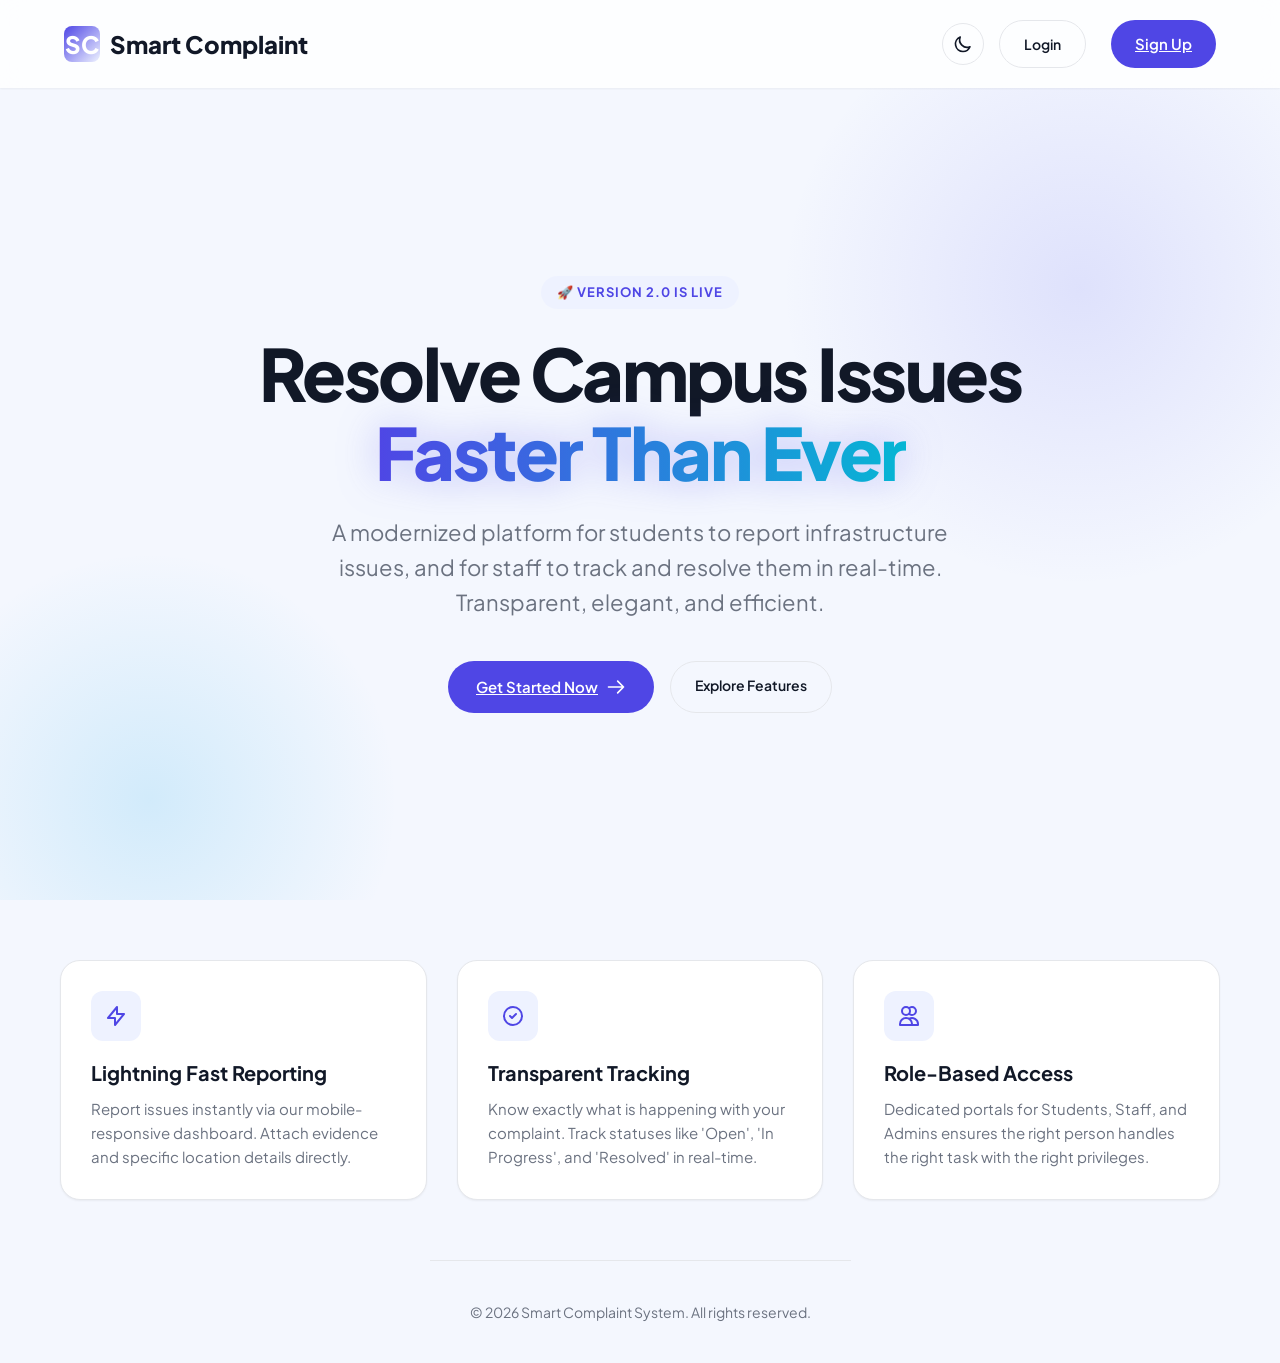
==== index.html @ e093c888 "Break cache by renaming login" ====
<!DOCTYPE html>
<html lang="en">

<head>
    <meta charset="UTF-8">
    <meta name="viewport" content="width=device-width, initial-scale=1.0">
    <title>Smart Complaint System</title>
    <link rel="stylesheet" href="css/style.css">
    <script>
        (function () {
            const saved = localStorage.getItem('theme') || 'light';
            document.documentElement.setAttribute('data-theme', saved);
        })();
    </script>
</head>

<body class="landing-body landing-page">

    <!-- Desktop Size Header Container -->
    <div style="min-height: 100vh; display: flex; flex-direction: column; width: 100%;">
        <!-- Navbar -->
        <nav class="landing-nav">
            <div
                style="display: flex; justify-content: space-between; align-items: center; width: 100%; max-width: 1200px; margin: 0 auto;">
                <a href="index.html" class="logo">
                    <div class="logo-icon">SC</div>
                    Smart Complaint
                </a>
                <div class="nav-right">
                    <button class="nav-icon-btn" onclick="toggleTheme()" id="themeToggleBtn"
                        title="Toggle Dark/Light Mode">
                        <svg id="themeIcon" fill="none" stroke="currentColor" viewBox="0 0 24 24">
                            <path stroke-linecap="round" stroke-linejoin="round" stroke-width="2"
                                d="M20.354 15.354A9 9 0 018.646 3.646 9.003 9.003 0 0012 21a9.003 9 0 008.354-5.646z">
                            </path>
                        </svg>
                    </button>
                    <a href="pages/login-v2.html" class="btn-secondary">Login</a>
                    <a href="pages/signup.html" class="btn-primary"
                        style="width: auto; padding: 12px 24px; border-radius: var(--radius-full); margin-left: 10px;">Sign
                        Up</a>
                </div>
            </div>
        </nav>

        <!-- Hero Section -->
        <section class="hero-section">
            <div class="hero-badge animate-fade-in-up delay-100">🚀 Version 2.0 is Live</div>
            <h1 class="hero-title animate-fade-in-up delay-200">
                Resolve Campus Issues <br><span>Faster Than Ever</span>
            </h1>
            <p class="hero-subtitle animate-fade-in-up delay-300">
                A modernized platform for students to report infrastructure issues, and for staff to track and resolve
                them
                in real-time. Transparent, elegant, and efficient.
            </p>
            <div class="hero-cta animate-fade-in-up delay-400">
                <a href="pages/signup.html" class="btn-primary" style="width: auto;">
                    Get Started Now
                    <svg fill="none" stroke="currentColor" viewBox="0 0 24 24" width="20" height="20">
                        <path stroke-linecap="round" stroke-linejoin="round" stroke-width="2"
                            d="M14 5l7 7m0 0l-7 7m7-7H3"></path>
                    </svg>
                </a>
                <a href="#features" class="btn-secondary">Explore Features</a>
            </div>
        </section>
    </div>

    <!-- Features -->
    <section id="features" class="features-grid">
        <div class="feature-card">
            <div class="feature-icon">
                <svg fill="none" stroke="currentColor" viewBox="0 0 24 24" width="24" height="24">
                    <path stroke-linecap="round" stroke-linejoin="round" stroke-width="2"
                        d="M13 10V3L4 14h7v7l9-11h-7z"></path>
                </svg>
            </div>
            <h3>Lightning Fast Reporting</h3>
            <p>Report issues instantly via our mobile-responsive dashboard. Attach evidence and specific location
                details directly.</p>
        </div>
        <div class="feature-card">
            <div class="feature-icon">
                <svg fill="none" stroke="currentColor" viewBox="0 0 24 24" width="24" height="24">
                    <path stroke-linecap="round" stroke-linejoin="round" stroke-width="2"
                        d="M9 12l2 2 4-4m6 2a9 9 0 11-18 0 9 9 0 0118 0z"></path>
                </svg>
            </div>
            <h3>Transparent Tracking</h3>
            <p>Know exactly what is happening with your complaint. Track statuses like 'Open', 'In Progress', and
                'Resolved' in real-time.</p>
        </div>
        <div class="feature-card">
            <div class="feature-icon">
                <svg fill="none" stroke="currentColor" viewBox="0 0 24 24" width="24" height="24">
                    <path stroke-linecap="round" stroke-linejoin="round" stroke-width="2"
                        d="M12 4.354a4 4 0 110 5.292M15 21H3v-1a6 6 0 0112 0v1zm0 0h6v-1a6 6 0 00-9-5.197M13 7a4 4 0 11-8 0 4 4 0 018 0z">
                    </path>
                </svg>
            </div>
            <h3>Role-Based Access</h3>
            <p>Dedicated portals for Students, Staff, and Admins ensures the right person handles the right task with
                the right privileges.</p>
        </div>
    </section>

    <!-- Footer -->
    <footer class="landing-footer">
        &copy; 2026 Smart Complaint System. All rights reserved.
    </footer>

    <script>
        function toggleTheme() {
            const current = document.documentElement.getAttribute('data-theme');
            const next = current === 'dark' ? 'light' : 'dark';
            document.documentElement.setAttribute('data-theme', next);
            localStorage.setItem('theme', next);
            updateThemeIcon(next);
        }
        function updateThemeIcon(theme) {
            const icon = document.getElementById('themeIcon');
            if (theme === 'dark') {
                icon.innerHTML = '<path stroke-linecap="round" stroke-linejoin="round" stroke-width="2" d="M12 3v1m0 16v1m9-9h-1M4 12H3m15.364 6.364l-.707-.707M6.343 6.343l-.707-.707m12.728 0l-.707.707M6.343 17.657l-.707.707M16 12a4 4 0 11-8 0 4 4 0 018 0z"></path>';
            } else {
                icon.innerHTML = '<path stroke-linecap="round" stroke-linejoin="round" stroke-width="2" d="M20.354 15.354A9 9 0 018.646 3.646 9.003 9.003 0 0012 21a9.003 9.003 0 008.354-5.646z"></path>';
            }
        }
        window.addEventListener('DOMContentLoaded', () => {
            updateThemeIcon(document.documentElement.getAttribute('data-theme'));
        });
    </script>
</body>

</html>
---- css/style.css ----
@import url('https://fonts.googleapis.com/css2?family=Plus+Jakarta+Sans:wght@400;500;600;700;800&display=swap');

:root {
    --primary: #4F46E5;
    --primary-hover: #4338CA;
    --primary-light: #EEF2FF;
    --bg-body: #F4F7FE;
    /* Extremely soft professional blue-grey */
    --surface: #FFFFFF;
    --text-strong: #111827;
    --text-base: #374151;
    --text-muted: #6B7280;
    --border: #E5E7EB;

    --success: #10B981;
    --warning: #F59E0B;
    --danger: #EF4444;
    --info: #3B82F6;

    --shadow-sm: 0 1px 2px 0 rgba(0, 0, 0, 0.05);
    --shadow-md: 0 4px 6px -1px rgba(0, 0, 0, 0.1), 0 2px 4px -1px rgba(0, 0, 0, 0.06);
    --shadow-lg: 0 10px 15px -3px rgba(0, 0, 0, 0.1), 0 4px 6px -2px rgba(0, 0, 0, 0.05);
    --shadow-float: 0 20px 25px -5px rgba(0, 0, 0, 0.1), 0 10px 10px -5px rgba(0, 0, 0, 0.04);

    --radius-sm: 8px;
    --radius-base: 12px;
    --radius-lg: 20px;
    --radius-full: 9999px;
}

* {
    box-sizing: border-box;
    margin: 0;
    padding: 0;
}

body {
    font-family: 'Plus Jakarta Sans', sans-serif;
    background-color: var(--bg-body);
    color: var(--text-base);
    line-height: 1.6;
    -webkit-font-smoothing: antialiased;
    min-height: 100vh;
}

h1,
h2,
h3,
h4,
h5,
h6 {
    color: var(--text-strong);
    font-weight: 700;
    line-height: 1.2;
}

/* --- BUTTONS --- */
.btn-primary {
    display: inline-flex;
    align-items: center;
    justify-content: center;
    gap: 8px;
    background: var(--primary);
    color: #ffffff;
    padding: 14px 28px;
    border-radius: var(--radius-full);
    border: none;
    font-size: 15px;
    font-weight: 600;
    cursor: pointer;
    transition: all 0.3s cubic-bezier(0.4, 0, 0.2, 1);
}

.btn-primary:hover {
    background: var(--primary-hover);
    transform: translateY(-2px);
    box-shadow: 0 8px 16px rgba(79, 70, 229, 0.3);
}

.btn-primary:active {
    transform: scale(0.96);
}

/* --- INPUTS --- */
.form-group,
.input-group {
    margin-bottom: 24px;
}

.form-group label,
.input-group label {
    display: block;
    font-size: 14px;
    font-weight: 600;
    color: var(--text-strong);
    margin-bottom: 8px;
}

input[type="text"],
input[type="password"],
input[type="email"],
input[type="file"],
textarea,
select {
    width: 100%;
    padding: 16px 20px;
    border-radius: var(--radius-base);
    border: 1.5px solid var(--border);
    background: var(--surface);
    font-family: inherit;
    font-size: 15px;
    color: var(--text-strong);
    transition: all 0.3s ease;
}

input:focus,
textarea:focus,
select:focus {
    outline: none;
    border-color: var(--primary);
    box-shadow: 0 0 0 4px var(--primary-light);
}

/* --- LOGIN / AUTH PAGES --- */
.landing-body,
.login-body {
    display: flex;
    align-items: center;
    justify-content: center;
    min-height: 100vh;
    padding: 20px;
    background: var(--bg-body);
}

/* --- LANDING PAGE SPECIFIC --- */
.landing-page {
    display: flex;
    flex-direction: column;
    min-height: 100vh;
    padding: 0;
    justify-content: flex-start;
    overflow-x: hidden;
}

.landing-nav {
    display: flex;
    justify-content: space-between;
    align-items: center;
    padding: 20px 5%;
    background: rgba(255, 255, 255, 0.8);
    backdrop-filter: blur(12px);
    position: sticky;
    top: 0;
    z-index: 100;
    box-shadow: var(--shadow-sm);
}

[data-theme="dark"] .landing-nav {
    background: rgba(30, 41, 59, 0.8);
}

.landing-nav .logo {
    font-size: 24px;
    font-weight: 800;
    color: var(--text-strong);
    text-decoration: none;
    display: flex;
    align-items: center;
    gap: 10px;
}

.landing-nav .logo-icon {
    background: linear-gradient(135deg, var(--primary), var(--primary-light));
    color: white;
    width: 36px;
    height: 36px;
    border-radius: var(--radius-sm);
    display: flex;
    align-items: center;
    justify-content: center;
}

.landing-nav .nav-right {
    display: flex;
    gap: 15px;
    align-items: center;
}

.btn-secondary {
    padding: 12px 24px;
    background: transparent;
    color: var(--text-strong);
    border: 1.5px solid var(--border);
    border-radius: var(--radius-full);
    font-weight: 600;
    font-size: 14px;
    cursor: pointer;
    text-decoration: none;
    transition: all 0.3s;
}

.btn-secondary:hover {
    background: var(--bg-body);
    border-color: var(--text-muted);
}

@keyframes fadeInUp {
    from {
        opacity: 0;
        transform: translateY(20px);
    }

    to {
        opacity: 1;
        transform: translateY(0);
    }
}

.animate-fade-in-up {
    animation: fadeInUp 0.8s cubic-bezier(0.16, 1, 0.3, 1) forwards;
    opacity: 0;
}

.delay-100 {
    animation-delay: 100ms;
}

.delay-200 {
    animation-delay: 200ms;
}

.delay-300 {
    animation-delay: 300ms;
}

.delay-400 {
    animation-delay: 400ms;
}

.btn-primary svg {
    transition: transform 0.3s ease;
}

.btn-primary:hover svg {
    transform: translateX(5px);
}

.hero-section {
    flex: 1;
    display: flex;
    flex-direction: column;
    align-items: center;
    justify-content: center;
    text-align: center;
    padding: 80px 20px;
    position: relative;
    overflow: hidden;
    z-index: 1;
}

.hero-section::before {
    content: '';
    position: absolute;
    top: -100px;
    right: -100px;
    width: 600px;
    height: 600px;
    background: radial-gradient(circle, rgba(99, 102, 241, 0.15) 0%, transparent 70%);
    border-radius: 50%;
    z-index: -1;
}

.hero-section::after {
    content: '';
    position: absolute;
    bottom: -150px;
    left: -100px;
    width: 500px;
    height: 500px;
    background: radial-gradient(circle, rgba(14, 165, 233, 0.15) 0%, transparent 70%);
    border-radius: 50%;
    z-index: -1;
}

.hero-badge {
    background: var(--primary-light);
    color: var(--primary);
    padding: 6px 16px;
    border-radius: var(--radius-full);
    font-size: 13px;
    font-weight: 700;
    margin-bottom: 24px;
    text-transform: uppercase;
    letter-spacing: 1px;
}

[data-theme="dark"] .hero-badge {
    background: rgba(99, 102, 241, 0.2);
}

.hero-title {
    font-size: 72px;
    font-weight: 800;
    line-height: 1.1;
    margin-bottom: 24px;
    max-width: 900px;
    letter-spacing: -2.5px;
}

.hero-title span {
    background: linear-gradient(to right, var(--primary), #06b6d4);
    -webkit-background-clip: text;
    background-clip: text;
    -webkit-text-fill-color: transparent;
    filter: drop-shadow(0px 0px 20px rgba(99, 102, 241, 0.4));
}

.hero-subtitle {
    font-size: 22px;
    color: var(--text-muted);
    max-width: 650px;
    margin-bottom: 40px;
    line-height: 1.6;
}

.hero-cta {
    display: flex;
    gap: 16px;
}

@media (max-width: 768px) {
    .landing-nav>div {
        flex-direction: column;
        gap: 15px;
    }

    .landing-nav .nav-right {
        width: 100%;
        justify-content: center;
        flex-wrap: wrap;
    }

    .hero-title {
        font-size: 40px;
        letter-spacing: -1px;
    }

    .hero-subtitle {
        font-size: 16px;
        padding: 0 10px;
    }

    .hero-cta {
        flex-direction: column;
        width: 100%;
        max-width: 100%;
        padding: 0 20px;
        box-sizing: border-box;
    }

    .hero-cta .btn-primary,
    .hero-cta .btn-secondary {
        width: 100% !important;
        text-align: center;
        box-sizing: border-box;
    }

}

.features-grid {
    display: grid;
    grid-template-columns: repeat(auto-fit, minmax(250px, 1fr));
    gap: 30px;
    max-width: 1200px;
    margin: 60px auto;
    padding: 0 20px;
    text-align: left;
}

.feature-card {
    background: var(--surface);
    padding: 30px;
    border-radius: var(--radius-lg);
    box-shadow: var(--shadow-sm);
    border: 1px solid var(--border);
}

.feature-icon {
    width: 50px;
    height: 50px;
    background: var(--primary-light);
    color: var(--primary);
    border-radius: var(--radius-base);
    display: flex;
    align-items: center;
    justify-content: center;
    margin-bottom: 20px;
}

[data-theme="dark"] .feature-icon {
    background: rgba(99, 102, 241, 0.15);
}

.landing-footer {
    text-align: center;
    padding: 40px;
    color: var(--text-muted);
    font-size: 14px;
    border-top: 1px solid var(--border);
    margin-top: auto;
}

@media (max-width: 768px) {
    .landing-footer {
        padding: 20px;
    }

    .features-grid {
        grid-template-columns: 1fr !important;
        padding: 0 15px;
        margin: 40px auto;
    }

    .feature-card {
        padding: 20px;
    }
}

.feature-card h3 {
    margin-bottom: 12px;
    font-size: 20px;
}

.feature-card p {
    color: var(--text-muted);
    font-size: 15px;
}

.login-card {
    background: var(--surface);
    width: 100%;
    max-width: 440px;
    padding: 48px 40px;
    border-radius: var(--radius-lg);
    box-shadow: var(--shadow-lg);
    position: relative;
    z-index: 1;
    border: 1px solid transparent;
}

.login-card .btn-primary {
    width: 100%;
    margin-top: 10px;
}

[data-theme="dark"] .login-card {
    background: rgba(30, 41, 59, 0.7);
    backdrop-filter: blur(20px);
    -webkit-backdrop-filter: blur(20px);
    border: 1px solid rgba(255, 255, 255, 0.1);
    box-shadow: 0 25px 50px -12px rgba(0, 0, 0, 0.6);
}

.login-card h2,
.login-card h4 {
    margin-bottom: 12px;
    text-align: center;
    font-size: 28px;
    letter-spacing: -0.5px;
}

.login-card p {
    text-align: center;
    color: var(--text-muted);
    margin-bottom: 32px;
}

.auth-footer {
    text-align: center;
    margin-top: 30px;
}

.auth-footer p {
    margin-bottom: 0;
}

.auth-footer a {
    color: var(--primary);
    font-weight: 700;
    text-decoration: none;
}

.auth-footer a:hover {
    text-decoration: underline;
}

/* --- DASHBOARD LAYOUT --- */
.dashboard-body {
    display: flex;
    height: 100vh;
    overflow: hidden;
}

/* Unique Floating Sidebar */
.sidebar {
    width: 280px;
    background: var(--surface);
    margin: 20px;
    border-radius: var(--radius-lg);
    display: flex;
    flex-direction: column;
    padding: 32px 24px;
    box-shadow: var(--shadow-md);
    z-index: 10;
}

.sidebar-header h3,
.sidebar h3 {
    font-size: 20px;
    margin-bottom: 32px;
    color: var(--text-strong);
    font-weight: 800;
    text-transform: uppercase;
    letter-spacing: 1px;
}

.sidebar nav,
.sidebar {
    display: flex;
    flex-direction: column;
    gap: 8px;
}

.sidebar a {
    text-decoration: none;
    color: var(--text-muted);
    padding: 14px 20px;
    border-radius: var(--radius-sm);
    font-weight: 600;
    font-size: 15px;
    transition: all 0.3s ease;
    display: flex;
    align-items: center;
}

.sidebar a:hover {
    color: var(--text-strong);
    background: var(--bg-body);
}

.sidebar a.active {
    color: var(--primary);
    background: var(--primary-light);
}

.sidebar a[onclick="logout()"] {
    margin-top: auto;
    color: var(--danger);
    background: transparent;
}

.sidebar a[onclick="logout()"]:hover {
    background: #FEF2F2;
}

.main-content {
    flex: 1;
    overflow-y: auto;
    padding: 20px 40px 60px 20px;
}

/* --- TOP NAVBAR --- */
.top-navbar {
    display: flex;
    justify-content: space-between;
    align-items: center;
    padding: 16px 32px;
    background: var(--surface);
    border-radius: var(--radius-lg);
    box-shadow: var(--shadow-sm);
    margin-bottom: 24px;
    gap: 20px;
}

.nav-links {
    display: flex;
    gap: 15px;
    align-items: center;
}

.nav-item {
    text-decoration: none;
    color: var(--text-muted);
    font-weight: 600;
    font-size: 15px;
    padding: 8px 16px;
    border-radius: var(--radius-full);
    transition: all 0.3s;
}

.nav-item:hover,
.nav-item.active {
    background: var(--bg-body);
    color: var(--primary);
}

.nav-actions {
    display: flex;
    align-items: center;
    gap: 20px;
}

.nav-icon-btn {
    background: transparent;
    border: 1px solid var(--border);
    cursor: pointer;
    color: var(--text-strong);
    display: flex;
    align-items: center;
    justify-content: center;
    padding: 10px;
    border-radius: var(--radius-full);
    transition: all 0.3s;
}

.nav-icon-btn:hover {
    color: var(--primary);
    border-color: var(--primary);
    background: var(--bg-body);
}

.nav-icon-btn svg {
    width: 20px;
    height: 20px;
}

.user-profile {
    display: flex;
    align-items: center;
    gap: 12px;
    font-weight: 600;
    color: var(--text-strong);
    padding: 6px 16px 6px 6px;
    background: var(--bg-body);
    border: 1px solid var(--border);
    border-radius: 50px;
    max-width: 220px;
    cursor: pointer;
    transition: all 0.3s ease;
}

.user-profile:hover {
    border-color: var(--primary);
    box-shadow: 0 4px 12px rgba(99, 102, 241, 0.15);
    transform: translateY(-1px);
}

.user-profile span {
    white-space: nowrap;
    overflow: hidden;
    text-overflow: ellipsis;
    display: inline-block;
    font-size: 14px;
}

.user-avatar {
    width: 36px;
    height: 36px;
    border-radius: var(--radius-full);
    background: linear-gradient(135deg, var(--primary), var(--primary-hover));
    color: white;
    display: flex;
    align-items: center;
    justify-content: center;
    font-weight: 800;
    font-size: 15px;
    box-shadow: 0 2px 6px rgba(0, 0, 0, 0.1);
    background-size: cover;
    background-position: center;
}

.dashboard-header {
    display: flex;
    justify-content: space-between;
    align-items: center;
    margin-bottom: 40px;
    background: var(--surface);
    padding: 24px 32px;
    border-radius: var(--radius-lg);
    box-shadow: var(--shadow-sm);
    flex-wrap: wrap;
    gap: 20px;
}

.dashboard-header h2 {
    font-size: 24px;
    margin: 0;
    letter-spacing: -0.5px;
}

/* --- ADMIN STATS --- */
.admin-stats-grid {
    display: grid;
    grid-template-columns: repeat(auto-fit, minmax(220px, 1fr));
    gap: 24px;
    margin-bottom: 40px;
}

.stat-card {
    background: var(--surface);
    padding: 28px;
    border-radius: var(--radius-lg);
    box-shadow: var(--shadow-md);
    display: flex;
    flex-direction: column;
    border-top: 4px solid var(--primary);
}

.stat-card h3 {
    font-size: 36px;
    margin-bottom: 8px;
    letter-spacing: -1px;
}

.stat-card.warning {
    border-top-color: var(--warning);
}

.stat-card.success {
    border-top-color: var(--success);
}

/* --- COMPLAINT CARDS --- */
.complaint-grid {
    display: grid;
    grid-template-columns: repeat(auto-fill, minmax(350px, 1fr));
    gap: 24px;
}

.complaint-box {
    background: var(--surface);
    border-radius: var(--radius-lg);
    padding: 32px;
    box-shadow: var(--shadow-sm);
    transition: all 0.3s cubic-bezier(0.4, 0, 0.2, 1);
    display: flex;
    flex-direction: column;
}

.complaint-box:hover {
    box-shadow: var(--shadow-float);
    transform: translateY(-4px);
}

.card-header {
    display: flex;
    justify-content: space-between;
    align-items: flex-start;
    margin-bottom: 16px;
}

.card-title {
    font-size: 18px;
    margin: 0;
    padding-right: 15px;
    line-height: 1.4;
}

.card-status-badge {
    padding: 6px 14px;
    border-radius: var(--radius-full);
    font-size: 11px;
    font-weight: 800;
    text-transform: uppercase;
    letter-spacing: 0.5px;
}

.badge-open .card-status-badge {
    background: #FEF3C7;
    color: #B45309;
}

.badge-assigned .card-status-badge {
    background: #E0E7FF;
    color: #4338CA;
}

.badge-in-progress .card-status-badge {
    background: #DBEAFE;
    color: #1D4ED8;
}

.badge-resolved .card-status-badge {
    background: #D1FAE5;
    color: #047857;
}

.badge-closed .card-status-badge {
    background: #F3F4F6;
    color: #475569;
}

/* Dark theme specific badges */
[data-theme="dark"] .badge-open .card-status-badge {
    background: rgba(245, 158, 11, 0.15);
    color: #FBBF24;
}

[data-theme="dark"] .badge-assigned .card-status-badge {
    background: rgba(99, 102, 241, 0.15);
    color: #818CF8;
}

[data-theme="dark"] .badge-in-progress .card-status-badge {
    background: rgba(59, 130, 246, 0.15);
    color: #60A5FA;
}

[data-theme="dark"] .badge-resolved .card-status-badge {
    background: rgba(16, 185, 129, 0.15);
    color: #34D399;
}

[data-theme="dark"] .badge-closed .card-status-badge {
    background: rgba(148, 163, 184, 0.15);
    color: #94A3B8;
}

/* Dynamic footer classes instead of inline whites */
.card-footer.resolved-footer {
    border-top: 2px solid #10B981;
    background: #ECFDF5;
}

.card-footer.closed-footer {
    background: #F8FAFC;
}

[data-theme="dark"] .card-footer.resolved-footer {
    border-top: 2px solid #059669;
    background: rgba(16, 185, 129, 0.05);
}

[data-theme="dark"] .card-footer.closed-footer {
    background: rgba(148, 163, 184, 0.05);
}

[data-theme="dark"] .card-footer .card-footer-text,
[data-theme="dark"] .card-footer .card-footer-label {
    color: #E2E8F0 !important;
}

.card-meta-container {
    display: flex;
    gap: 12px;
    margin-bottom: 24px;
    flex-wrap: wrap;
}

.card-meta-item {
    font-size: 13px;
    font-weight: 600;
    color: var(--text-muted);
    background: var(--bg-body);
    padding: 6px 12px;
    border-radius: var(--radius-sm);
    display: flex;
    align-items: center;
}

.card-meta-item svg {
    width: 14px;
    height: 14px;
    margin-right: 6px;
}

.card-desc {
    font-size: 15px;
    color: var(--text-base);
    margin-bottom: 24px;
    flex-grow: 1;
}

.card-footer {
    margin-top: auto;
    padding-top: 24px;
    border-top: 1px dashed var(--border);
    display: flex;
    flex-direction: column;
    gap: 12px;
}

.card-footer-label {
    font-size: 11px;
    font-weight: 800;
    text-transform: uppercase;
    color: var(--text-muted);
    letter-spacing: 1px;
}

.card-footer-text {
    font-size: 14px;
    font-weight: 600;
    color: var(--text-strong);
}

/* --- RESPONSIVE HAMBURGER & MOBILE VIEW --- */
.d-mobile-flex {
    display: none !important;
}

.menu-toggle {
    display: none;
    position: fixed;
    top: 20px;
    right: 20px;
    z-index: 1000;
    background: var(--surface);
    border: 1px solid var(--border);
    border-radius: var(--radius-base);
    padding: 12px 16px;
    font-size: 20px;
    box-shadow: var(--shadow-md);
    cursor: pointer;
    color: var(--text-strong);
}

@media (max-width: 1024px) {
    .menu-toggle {
        display: block;
    }

    .dashboard-body {
        flex-direction: column;
        overflow: auto;
    }

    .sidebar {
        position: fixed;
        top: -120%;
        left: 0;
        right: 0;
        width: auto;
        margin: 10px;
        transition: top 0.4s ease;
        z-index: 999;
        box-shadow: var(--shadow-float);
    }

    .sidebar.active {
        top: 0;
    }

    .main-content {
        padding: 80px 20px 40px;
    }

    .dashboard-header {
        flex-direction: column;
        align-items: flex-start;
        gap: 15px;
    }

    .dashboard-header>div {
        flex-direction: column;
        width: 100%;
        align-items: stretch !important;
    }

    .dashboard-header a.btn-primary {
        width: 100% !important;
        text-align: center;
    }

    .top-navbar {
        margin-top: 60px;
        /* Space for the hamburger menu */
        justify-content: space-between;
        padding: 12px 20px;
        flex-wrap: wrap;
        gap: 15px;
    }

    .nav-links {
        display: none;
        /* Hide top links on mobile, use sidebar instead */
    }

    .d-mobile-flex {
        display: flex !important;
    }

    .admin-stats-grid,
    .dashboard-grid {
        grid-template-columns: 1fr;
    }

    .filters {
        flex-direction: column;
        width: 100%;
        gap: 10px;
    }

    .filters>* {
        width: 100% !important;
        margin-left: 0 !important;
        box-sizing: border-box;
    }

    .login-card>form>div[style*="display: grid"] {
        display: flex !important;
        flex-direction: column !important;
    }
}

/* --- COMMENT SECTION STYLES --- */
.chat-container {
    background: var(--surface);
    border: 1px solid var(--border);
    border-radius: var(--radius-base);
    padding: 16px;
    margin-top: 15px;
    display: none;
    flex-direction: column;
}

.chat-messages {
    max-height: 250px;
    overflow-y: auto;
    display: flex;
    flex-direction: column;
    gap: 12px;
    margin-bottom: 12px;
    padding-right: 8px;
}

.chat-message {
    display: flex;
    gap: 10px;
}

.chat-message-avatar {
    width: 32px;
    height: 32px;
    border-radius: 50%;
    background: var(--primary-light);
    color: var(--primary);
    display: flex;
    align-items: center;
    justify-content: center;
    font-size: 14px;
    font-weight: bold;
    flex-shrink: 0;
    background-size: cover;
}

.chat-bubble {
    background: var(--bg-body);
    padding: 10px 14px;
    border-radius: 12px;
    border-top-left-radius: 2px;
    font-size: 13px;
    max-width: 85%;
}

.chat-bubble-header {
    display: flex;
    justify-content: space-between;
    margin-bottom: 4px;
    gap: 10px;
}

.chat-sender-name {
    font-weight: 700;
    color: var(--text-strong);
}

.chat-sender-role {
    font-size: 10px;
    background: var(--primary-light);
    color: var(--primary);
    padding: 2px 6px;
    border-radius: 4px;
    font-weight: 700;
}

.chat-time {
    font-size: 11px;
    color: var(--text-muted);
}

.chat-input-area {
    display: flex;
    gap: 8px;
    border-top: 1px solid var(--border);
    padding-top: 12px;
}

.chat-input {
    flex: 1;
    padding: 10px 14px;
    border: 1px solid var(--border);
    border-radius: var(--radius-full);
    font-size: 13px;
    outline: none;
    background: var(--bg-body);
    color: var(--text-strong);
}

.chat-send-btn {
    background: var(--primary);
    color: white;
    border: none;
    width: 40px;
    height: 40px;
    border-radius: 50%;
    display: flex;
    align-items: center;
    justify-content: center;
    cursor: pointer;
    transition: all 0.2s;
}

.chat-send-btn:hover {
    background: var(--primary-hover);
    transform: scale(1.05);
}

/* --- DARK MODE SETTINGS --- */
[data-theme="dark"] {
    --bg-body: #0F172A;
    /* Deep slate */
    --surface: #1E293B;
    /* Slightly lighter slate */
    --text-strong: #F8FAFC;
    --text-base: #CBD5E1;
    --text-muted: #94A3B8;
    --border: #334155;

    --shadow-sm: 0 1px 2px 0 rgba(0, 0, 0, 0.3);
    --shadow-md: 0 4px 6px -1px rgba(0, 0, 0, 0.4), 0 2px 4px -1px rgba(0, 0, 0, 0.2);
    --shadow-lg: 0 10px 15px -3px rgba(0, 0, 0, 0.4), 0 4px 6px -2px rgba(0, 0, 0, 0.2);
    --shadow-float: 0 20px 25px -5px rgba(0, 0, 0, 0.4), 0 10px 10px -5px rgba(0, 0, 0, 0.2);
}

.theme-toggle {
    position: fixed;
    bottom: 30px;
    right: 30px;
    width: 50px;
    height: 50px;
    border-radius: var(--radius-full);
    background: var(--surface);
    border: 1.5px solid var(--border);
    box-shadow: var(--shadow-lg);
    display: flex;
    align-items: center;
    justify-content: center;
    cursor: pointer;
    z-index: 9999;
    color: var(--text-strong);
    transition: all 0.3s cubic-bezier(0.4, 0, 0.2, 1);
}

.theme-toggle:hover {
    transform: translateY(-4px) scale(1.05);
    box-shadow: var(--shadow-float);
    border-color: var(--primary);
    color: var(--primary);
}

.theme-toggle svg {
    width: 22px;
    height: 22px;
}
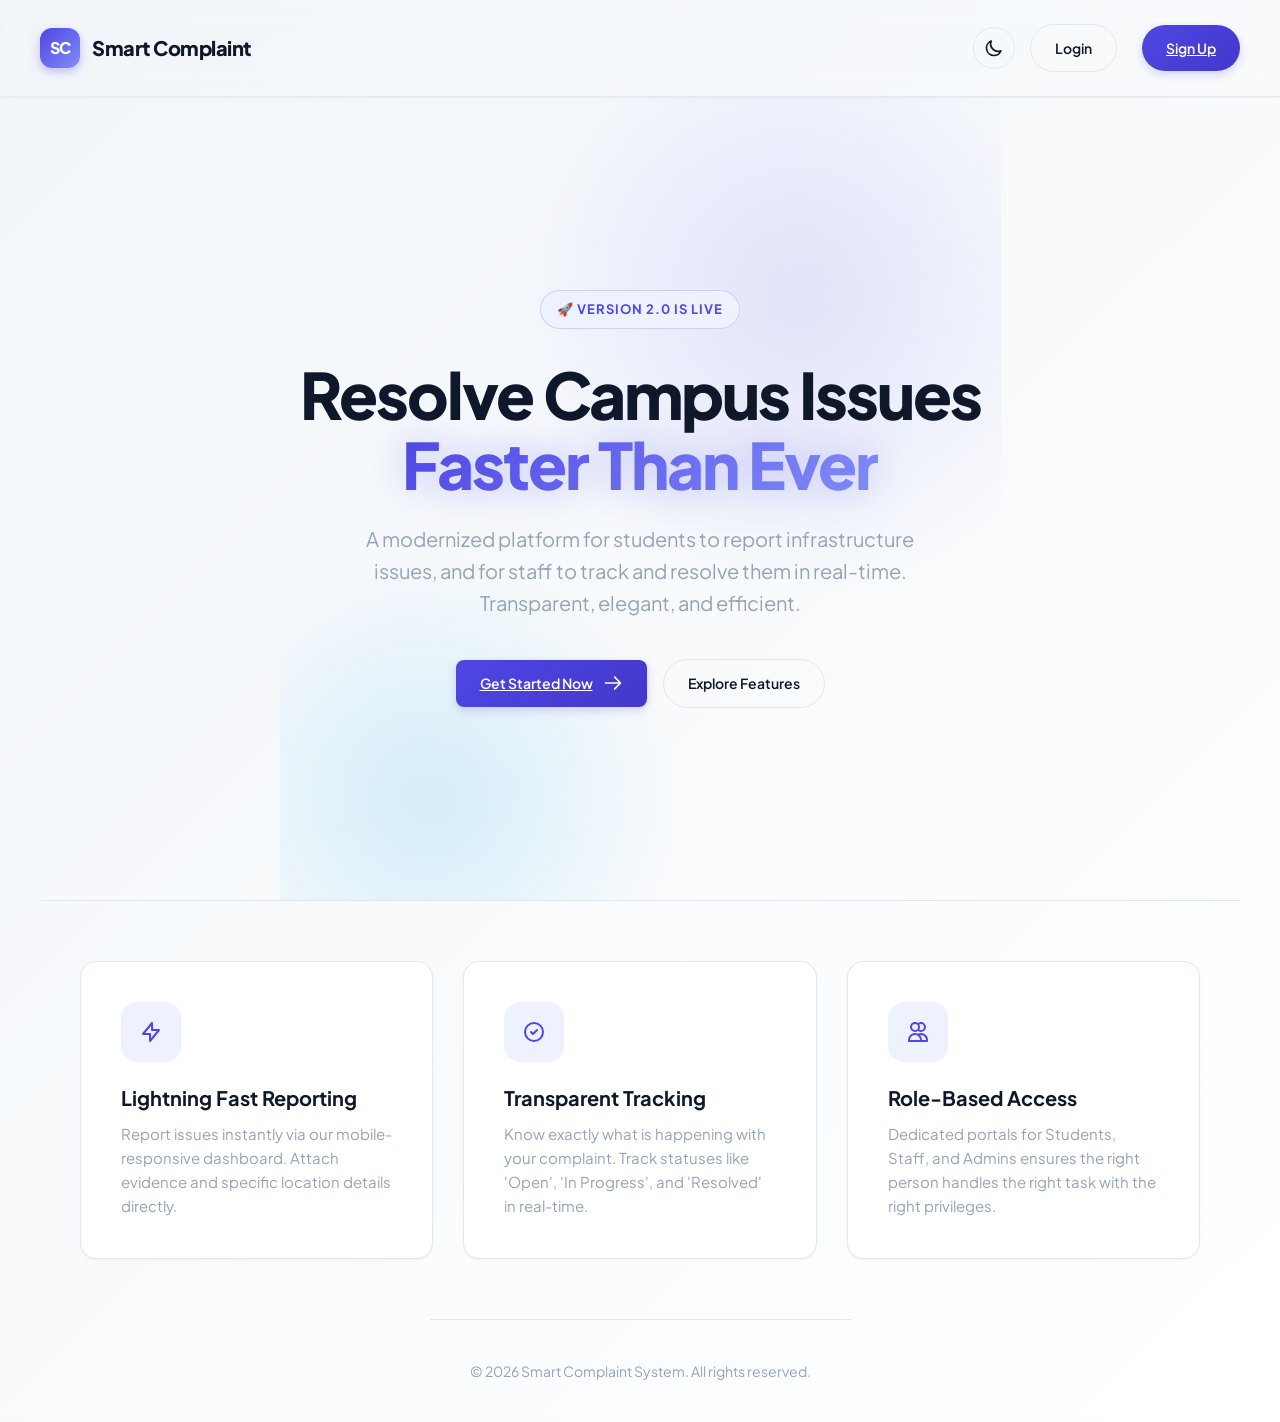
==== commit 24e861f5: "Refined login and raise complaint UI" ====
--- a/index.html
+++ b/index.html
@@ -36,7 +36,7 @@
                         </svg>
                     </button>
                     <a href="pages/login-v2.html" class="btn-secondary">Login</a>
-                    <a href="pages/signup.html" class="btn-primary"
+                    <a href="pages/login-v2.html" class="btn-primary"
                         style="width: auto; padding: 12px 24px; border-radius: var(--radius-full); margin-left: 10px;">Sign
                         Up</a>
                 </div>
@@ -55,7 +55,7 @@
                 in real-time. Transparent, elegant, and efficient.
             </p>
             <div class="hero-cta animate-fade-in-up delay-400">
-                <a href="pages/signup.html" class="btn-primary" style="width: auto;">
+                <a href="pages/login-v2.html" class="btn-primary" style="width: auto;">
                     Get Started Now
                     <svg fill="none" stroke="currentColor" viewBox="0 0 24 24" width="20" height="20">
                         <path stroke-linecap="round" stroke-linejoin="round" stroke-width="2"
--- a/css/style.css
+++ b/css/style.css
@@ -4,27 +4,27 @@
     --primary: #4F46E5;
     --primary-hover: #4338CA;
     --primary-light: #EEF2FF;
-    --bg-body: #F4F7FE;
-    /* Extremely soft professional blue-grey */
+    --bg-body: #F1F5F9;
     --surface: #FFFFFF;
-    --text-strong: #111827;
-    --text-base: #374151;
-    --text-muted: #6B7280;
-    --border: #E5E7EB;
-
-    --success: #10B981;
+    --sidebar-bg: #FFFFFF;
+    --text-strong: #0F172A;
+    --text-base: #334155;
+    --text-muted: #94A3B8;
+    --border: #E2E8F0;
+
+    --success: #22C55E;
     --warning: #F59E0B;
     --danger: #EF4444;
     --info: #3B82F6;
 
     --shadow-sm: 0 1px 2px 0 rgba(0, 0, 0, 0.05);
-    --shadow-md: 0 4px 6px -1px rgba(0, 0, 0, 0.1), 0 2px 4px -1px rgba(0, 0, 0, 0.06);
-    --shadow-lg: 0 10px 15px -3px rgba(0, 0, 0, 0.1), 0 4px 6px -2px rgba(0, 0, 0, 0.05);
+    --shadow-md: 0 4px 6px -1px rgba(0, 0, 0, 0.05), 0 2px 4px -1px rgba(0, 0, 0, 0.03);
+    --shadow-lg: 0 10px 15px -3px rgba(0, 0, 0, 0.08), 0 4px 6px -2px rgba(0, 0, 0, 0.04);
     --shadow-float: 0 20px 25px -5px rgba(0, 0, 0, 0.1), 0 10px 10px -5px rgba(0, 0, 0, 0.04);
 
     --radius-sm: 8px;
     --radius-base: 12px;
-    --radius-lg: 20px;
+    --radius-lg: 16px;
     --radius-full: 9999px;
 }
 
@@ -59,16 +59,17 @@
     display: inline-flex;
     align-items: center;
     justify-content: center;
-    gap: 8px;
-    background: var(--primary);
+    gap: 10px;
+    background: linear-gradient(135deg, var(--primary), var(--primary-hover));
     color: #ffffff;
-    padding: 14px 28px;
-    border-radius: var(--radius-full);
+    padding: 12px 24px;
+    border-radius: var(--radius-sm);
     border: none;
-    font-size: 15px;
+    font-size: 14px;
     font-weight: 600;
     cursor: pointer;
     transition: all 0.3s cubic-bezier(0.4, 0, 0.2, 1);
+    box-shadow: 0 4px 10px rgba(79, 70, 229, 0.2);
 }
 
 .btn-primary:hover {
@@ -118,7 +119,8 @@
 select:focus {
     outline: none;
     border-color: var(--primary);
-    box-shadow: 0 0 0 4px var(--primary-light);
+    box-shadow: 0 0 0 3px rgba(79, 70, 229, 0.15);
+    background: var(--bg-body);
 }
 
 /* --- LOGIN / AUTH PAGES --- */
@@ -504,9 +506,9 @@
 /* Unique Floating Sidebar */
 .sidebar {
     width: 280px;
-    background: var(--surface);
+    background: var(--sidebar-bg);
     margin: 20px;
-    border-radius: var(--radius-lg);
+    border-radius: 12px;
     display: flex;
     flex-direction: column;
     padding: 32px 24px;
@@ -580,6 +582,7 @@
     box-shadow: var(--shadow-sm);
     margin-bottom: 24px;
     gap: 20px;
+    flex-wrap: wrap;
 }
 
 .nav-links {
@@ -623,6 +626,20 @@
     transition: all 0.3s;
 }
 
+@media (max-width: 768px) {
+    .user-profile>div:not(.user-avatar) {
+        display: none !important;
+    }
+
+    .user-profile {
+        padding: 4px !important;
+        gap: 0 !important;
+        max-width: max-content !important;
+        background: transparent !important;
+        border: none !important;
+    }
+}
+
 .nav-icon-btn:hover {
     color: var(--primary);
     border-color: var(--primary);
@@ -661,6 +678,7 @@
     text-overflow: ellipsis;
     display: inline-block;
     font-size: 14px;
+    max-width: 140px;
 }
 
 .user-avatar {
@@ -709,7 +727,7 @@
 .stat-card {
     background: var(--surface);
     padding: 28px;
-    border-radius: var(--radius-lg);
+    border-radius: 12px;
     box-shadow: var(--shadow-md);
     display: flex;
     flex-direction: column;
@@ -739,7 +757,7 @@
 
 .complaint-box {
     background: var(--surface);
-    border-radius: var(--radius-lg);
+    border-radius: 12px;
     padding: 32px;
     box-shadow: var(--shadow-sm);
     transition: all 0.3s cubic-bezier(0.4, 0, 0.2, 1);
@@ -767,43 +785,50 @@
 }
 
 .card-status-badge {
-    padding: 6px 14px;
+    padding: 4px 12px;
     border-radius: var(--radius-full);
     font-size: 11px;
     font-weight: 800;
     text-transform: uppercase;
     letter-spacing: 0.5px;
+    display: inline-block;
+    border: 1px solid transparent;
 }
 
 .badge-open .card-status-badge {
-    background: #FEF3C7;
-    color: #B45309;
+    background: rgba(59, 130, 246, 0.1);
+    color: var(--info);
+    border-color: rgba(59, 130, 246, 0.2);
 }
 
 .badge-assigned .card-status-badge {
-    background: #E0E7FF;
-    color: #4338CA;
+    background: rgba(245, 158, 11, 0.1);
+    color: var(--warning);
+    border-color: rgba(245, 158, 11, 0.2);
 }
 
 .badge-in-progress .card-status-badge {
-    background: #DBEAFE;
-    color: #1D4ED8;
+    background: rgba(245, 158, 11, 0.15);
+    color: var(--warning);
+    border-color: rgba(245, 158, 11, 0.25);
 }
 
 .badge-resolved .card-status-badge {
-    background: #D1FAE5;
-    color: #047857;
+    background: rgba(34, 197, 94, 0.1);
+    color: var(--success);
+    border-color: rgba(34, 197, 94, 0.2);
 }
 
 .badge-closed .card-status-badge {
-    background: #F3F4F6;
-    color: #475569;
-}
-
-/* Dark theme specific badges */
+    background: rgba(148, 163, 184, 0.1);
+    color: var(--border);
+    border-color: rgba(148, 163, 184, 0.2);
+}
+
+/* Dark theme specific badges handling */
 [data-theme="dark"] .badge-open .card-status-badge {
-    background: rgba(245, 158, 11, 0.15);
-    color: #FBBF24;
+    background: rgba(59, 130, 246, 0.15);
+    color: #60A5FA;
 }
 
 [data-theme="dark"] .badge-assigned .card-status-badge {
@@ -812,8 +837,8 @@
 }
 
 [data-theme="dark"] .badge-in-progress .card-status-badge {
-    background: rgba(59, 130, 246, 0.15);
-    color: #60A5FA;
+    background: rgba(245, 158, 11, 0.15);
+    color: #FBBF24;
 }
 
 [data-theme="dark"] .badge-resolved .card-status-badge {
@@ -1129,18 +1154,26 @@
 /* --- DARK MODE SETTINGS --- */
 [data-theme="dark"] {
     --bg-body: #0F172A;
-    /* Deep slate */
     --surface: #1E293B;
-    /* Slightly lighter slate */
-    --text-strong: #F8FAFC;
-    --text-base: #CBD5E1;
+    --sidebar-bg: #1E293B;
+    --text-strong: #F1F5F9;
+    --text-base: #F1F5F9;
     --text-muted: #94A3B8;
     --border: #334155;
 
-    --shadow-sm: 0 1px 2px 0 rgba(0, 0, 0, 0.3);
-    --shadow-md: 0 4px 6px -1px rgba(0, 0, 0, 0.4), 0 2px 4px -1px rgba(0, 0, 0, 0.2);
-    --shadow-lg: 0 10px 15px -3px rgba(0, 0, 0, 0.4), 0 4px 6px -2px rgba(0, 0, 0, 0.2);
-    --shadow-float: 0 20px 25px -5px rgba(0, 0, 0, 0.4), 0 10px 10px -5px rgba(0, 0, 0, 0.2);
+    --primary: #4F46E5;
+    --primary-hover: #4338CA;
+    --primary-light: rgba(79, 70, 229, 0.15);
+
+    --success: #22C55E;
+    --warning: #F59E0B;
+    --danger: #EF4444;
+    --info: #3B82F6;
+
+    --shadow-sm: 0 1px 2px 0 rgba(0, 0, 0, 0.4);
+    --shadow-md: 0 4px 6px -1px rgba(0, 0, 0, 0.5), 0 2px 4px -1px rgba(0, 0, 0, 0.3);
+    --shadow-lg: 0 10px 25px -5px rgba(0, 0, 0, 0.6);
+    --shadow-float: 0 20px 30px -5px rgba(0, 0, 0, 0.7);
 }
 
 .theme-toggle {
@@ -1172,4 +1205,595 @@
 .theme-toggle svg {
     width: 22px;
     height: 22px;
+}
+
+/* --- ADMIN TABLE STYLES --- */
+.table-container {
+    width: 100%;
+    overflow-x: auto;
+    background: var(--surface);
+    border-radius: 12px;
+    box-shadow: var(--shadow-sm);
+    border: 1px solid var(--border);
+}
+
+.admin-table {
+    width: 100%;
+    border-collapse: collapse;
+    min-width: 800px;
+}
+
+.admin-table th {
+    background: var(--bg-body);
+    font-size: 13px;
+    font-weight: 700;
+    text-transform: uppercase;
+    color: var(--text-muted);
+    padding: 16px;
+    text-align: left;
+    border-bottom: 2px solid var(--border);
+}
+
+.admin-table td {
+    padding: 16px;
+    font-size: 14px;
+    color: var(--text-strong);
+    border-bottom: 1px solid var(--border);
+    vertical-align: middle;
+}
+
+.admin-table tr:last-child td {
+    border-bottom: none;
+}
+
+.admin-table tr:hover {
+    background: var(--bg-body);
+}
+
+.admin-table .badge {
+    padding: 4px 10px;
+    border-radius: var(--radius-full);
+    font-size: 11px;
+    font-weight: 700;
+    text-transform: uppercase;
+    display: inline-block;
+}
+
+/* -------------------
+   LANDING PAGE STYLES
+------------------- */
+.landing-page {
+    background: linear-gradient(135deg, var(--bg-body) 0%, var(--surface) 100%);
+    overflow-x: hidden;
+    padding: 0;
+}
+
+.landing-nav {
+    padding: 24px 40px;
+    background: transparent;
+    display: flex;
+    justify-content: space-between;
+    align-items: center;
+    border-bottom: 1px solid var(--border);
+}
+
+.landing-nav .logo {
+    display: flex;
+    align-items: center;
+    gap: 12px;
+    font-size: 20px;
+    font-weight: 800;
+    color: var(--text-strong);
+    text-decoration: none;
+    letter-spacing: -0.5px;
+}
+
+.landing-nav .logo-icon {
+    width: 40px;
+    height: 40px;
+    background: linear-gradient(135deg, var(--primary), #818CF8);
+    color: white;
+    border-radius: 12px;
+    display: flex;
+    align-items: center;
+    justify-content: center;
+    font-weight: 800;
+    font-size: 16px;
+    box-shadow: 0 4px 10px rgba(79, 70, 229, 0.3);
+}
+
+.hero-section {
+    flex: 1;
+    display: flex;
+    flex-direction: column;
+    align-items: center;
+    justify-content: center;
+    text-align: center;
+    padding: 100px 20px;
+    max-width: 900px;
+    margin: 0 auto;
+}
+
+.hero-badge {
+    background: var(--primary-light);
+    color: var(--primary);
+    padding: 8px 16px;
+    border-radius: var(--radius-full);
+    font-size: 13px;
+    font-weight: 700;
+    margin-bottom: 30px;
+    text-transform: uppercase;
+    letter-spacing: 1px;
+    border: 1px solid rgba(79, 70, 229, 0.2);
+}
+
+.hero-title {
+    font-size: 64px;
+    font-weight: 800;
+    line-height: 1.1;
+    margin-bottom: 24px;
+    color: var(--text-strong);
+    letter-spacing: -2px;
+}
+
+.hero-title span {
+    background: linear-gradient(135deg, var(--primary), #818CF8);
+    -webkit-background-clip: text;
+    background-clip: text;
+    -webkit-text-fill-color: transparent;
+}
+
+.hero-subtitle {
+    font-size: 20px;
+    color: var(--text-muted);
+    max-width: 600px;
+    margin-bottom: 40px;
+    line-height: 1.6;
+}
+
+.hero-cta {
+    display: flex;
+    gap: 16px;
+    align-items: center;
+}
+
+.features-grid {
+    display: grid;
+    grid-template-columns: repeat(auto-fit, minmax(300px, 1fr));
+    gap: 30px;
+    padding: 60px 40px;
+    max-width: 1200px;
+    margin: 0 auto;
+    border-top: 1px solid var(--border);
+}
+
+.feature-card {
+    background: var(--surface);
+    padding: 40px;
+    border-radius: var(--radius-lg);
+    box-shadow: var(--shadow-sm);
+    border: 1px solid var(--border);
+    transition: all 0.3s ease;
+}
+
+.feature-card:hover {
+    transform: translateY(-5px);
+    box-shadow: var(--shadow-lg);
+    border-color: var(--primary);
+}
+
+.feature-icon {
+    width: 60px;
+    height: 60px;
+    border-radius: 16px;
+    background: var(--primary-light);
+    color: var(--primary);
+    display: flex;
+    align-items: center;
+    justify-content: center;
+    margin-bottom: 24px;
+}
+
+.feature-card h3 {
+    font-size: 20px;
+    margin-bottom: 12px;
+    color: var(--text-strong);
+}
+
+.feature-card p {
+    color: var(--text-muted);
+    font-size: 15px;
+    line-height: 1.6;
+}
+
+.landing-footer {
+    text-align: center;
+    padding: 40px;
+    color: var(--text-muted);
+    border-top: 1px solid var(--border);
+    font-size: 14px;
+}
+
+/* -------------------
+   PREMIUM AUTH PAGES
+------------------- */
+.auth-wrapper {
+    min-height: 100vh;
+    display: flex;
+    background: var(--bg-body);
+}
+
+.auth-sidebar {
+    flex: 1;
+    display: none;
+    background: linear-gradient(135deg, var(--primary), #818CF8);
+    position: relative;
+    overflow: hidden;
+    flex-direction: column;
+    justify-content: space-between;
+    padding: 60px;
+    color: white;
+}
+
+@media (min-width: 1024px) {
+    .auth-sidebar {
+        display: flex;
+    }
+}
+
+.auth-sidebar-glow {
+    position: absolute;
+    border-radius: 50%;
+    pointer-events: none;
+}
+
+.auth-content {
+    flex: 1;
+    display: flex;
+    flex-direction: column;
+    justify-content: center;
+    align-items: center;
+    padding: 40px 20px;
+    position: relative;
+}
+
+.auth-card {
+    width: 100%;
+    max-width: 440px;
+    background: var(--surface);
+    padding: 50px 40px;
+    border-radius: 20px;
+    box-shadow: var(--shadow-float);
+    border: 1px solid var(--border);
+    animation: scaleIn 0.5s cubic-bezier(0.16, 1, 0.3, 1) forwards;
+}
+
+.auth-header {
+    margin-bottom: 32px;
+    text-align: center;
+}
+
+.auth-header h2 {
+    font-size: 28px;
+    font-weight: 800;
+    color: var(--text-strong);
+    margin-bottom: 8px;
+    letter-spacing: -1px;
+}
+
+.auth-header p {
+    color: var(--text-muted);
+    font-size: 15px;
+}
+
+.auth-footer {
+    text-align: center;
+    margin-top: 24px;
+    font-size: 14px;
+    color: var(--text-muted);
+}
+
+.auth-footer a {
+    color: var(--primary);
+    text-decoration: none;
+    font-weight: 600;
+    transition: color 0.3s;
+}
+
+.auth-footer a:hover {
+    color: var(--primary-hover);
+    text-decoration: underline;
+}
+
+@keyframes scaleIn {
+    0% {
+        transform: scale(0.95);
+        opacity: 0;
+    }
+
+    100% {
+        transform: scale(1);
+        opacity: 1;
+    }
+}
+
+/* -------------------
+   SLIDING AUTH PAGES
+------------------- */
+.sliding-auth-wrapper {
+    display: flex;
+    align-items: center;
+    justify-content: center;
+    min-height: 100vh;
+    background: var(--bg-body);
+    padding: 20px;
+}
+
+.sliding-auth-container {
+    background: var(--surface);
+    border-radius: 20px;
+    box-shadow: var(--shadow-float);
+    position: relative;
+    overflow: hidden;
+    width: 1000px;
+    max-width: 100%;
+    min-height: 650px;
+}
+
+.auth-form-container {
+    position: absolute;
+    top: 0;
+    height: 100%;
+    transition: all 0.6s ease-in-out;
+}
+
+.sign-in-container {
+    left: 50%;
+    width: 50%;
+    z-index: 2;
+}
+
+.sign-up-container {
+    left: 0;
+    width: 50%;
+    opacity: 0;
+    z-index: 1;
+    transform: translateX(50%);
+}
+
+.sliding-auth-container.right-panel-active .sign-in-container {
+    transform: translateX(-50%);
+    opacity: 0;
+    z-index: 1;
+}
+
+.sliding-auth-container.right-panel-active .sign-up-container {
+    transform: translateX(0);
+    opacity: 1;
+    z-index: 5;
+}
+
+.overlay-container {
+    position: absolute;
+    top: 0;
+    left: 0;
+    width: 50%;
+    height: 100%;
+    overflow: hidden;
+    transition: transform 0.6s ease-in-out;
+    z-index: 100;
+}
+
+.sliding-auth-container.right-panel-active .overlay-container {
+    transform: translateX(100%);
+}
+
+.overlay {
+    background: linear-gradient(135deg, var(--primary), #818CF8);
+    background-image: radial-gradient(circle at top right, rgba(255, 255, 255, 0.1) 0%, transparent 40%),
+        radial-gradient(circle at bottom left, rgba(255, 255, 255, 0.1) 0%, transparent 40%),
+        linear-gradient(135deg, var(--primary), #818CF8);
+    position: relative;
+    left: 0;
+    height: 100%;
+    width: 200%;
+    transform: translateX(0);
+    transition: transform 0.6s ease-in-out;
+    color: white;
+}
+
+.sliding-auth-container.right-panel-active .overlay {
+    transform: translateX(-50%);
+}
+
+.overlay-panel {
+    position: absolute;
+    display: flex;
+    align-items: center;
+    justify-content: center;
+    flex-direction: column;
+    padding: 0 40px;
+    text-align: center;
+    top: 0;
+    height: 100%;
+    width: 50%;
+    transition: transform 0.6s ease-in-out;
+}
+
+.overlay-left {
+    left: 0;
+    transform: translateX(0);
+}
+
+.sliding-auth-container.right-panel-active .overlay-left {
+    transform: translateX(-20%);
+}
+
+.overlay-right {
+    right: 0;
+    transform: translateX(20%);
+}
+
+.sliding-auth-container.right-panel-active .overlay-right {
+    transform: translateX(0);
+}
+
+.auth-form-content {
+    display: flex;
+    flex-direction: column;
+    justify-content: center;
+    padding: 0 40px;
+    height: 100%;
+}
+
+.auth-form-content form {
+    display: flex;
+    flex-direction: column;
+    gap: 15px;
+}
+
+/* Auth Glowing Inputs & Features */
+.auth-input {
+    width: 100%;
+    padding: 14px 40px;
+    border-radius: 12px;
+    border: 1.5px solid var(--border);
+    background: var(--surface);
+    color: var(--text-strong);
+    font-size: 15px;
+    transition: all 0.2s ease;
+    outline: none;
+    box-sizing: border-box;
+}
+
+.auth-input:focus {
+    border-color: var(--primary);
+    box-shadow: 0 0 0 4px rgba(79, 70, 229, 0.15);
+}
+
+.auth-submit-btn {
+    width: 100%;
+    padding: 16px;
+    font-size: 16px;
+    border-radius: 12px;
+    background: linear-gradient(135deg, var(--primary), var(--primary-hover));
+    transition: transform 0.2s ease, box-shadow 0.2s ease;
+    box-shadow: 0 4px 12px rgba(79, 70, 229, 0.3);
+    margin-top: 10px;
+    color: white;
+    font-weight: 600;
+    border: none;
+    cursor: pointer;
+}
+
+.auth-submit-btn:hover {
+    transform: scale(1.02);
+    box-shadow: 0 6px 16px rgba(79, 70, 229, 0.4);
+}
+
+.auth-overlay-btn {
+    background: transparent;
+    border: 2px solid white;
+    box-shadow: none;
+    padding: 14px 32px;
+    border-radius: 12px;
+    font-weight: bold;
+    color: white;
+    cursor: pointer;
+    transition: transform 0.2s ease, background 0.2s ease, color 0.2s;
+}
+
+.auth-overlay-btn:hover {
+    background: white;
+    color: var(--primary);
+    transform: scale(1.02);
+}
+
+.typewriter-cursor {
+    display: inline-block;
+    width: 2px;
+    background-color: white;
+    animation: blink 0.7s infinite;
+}
+
+@keyframes blink {
+
+    0%,
+    100% {
+        opacity: 1;
+    }
+
+    50% {
+        opacity: 0;
+    }
+}
+
+.d-mobile-only {
+    display: none;
+}
+
+.d-desktop-block {
+    display: block;
+}
+
+@media (max-width: 768px) {
+    .sliding-auth-wrapper {
+        padding: 20px;
+        align-items: center;
+    }
+
+    .sliding-auth-container {
+        min-height: auto;
+        display: flex;
+        flex-direction: column;
+        border-radius: 20px;
+        background: var(--surface);
+        box-shadow: var(--shadow-md);
+        width: 100%;
+        max-width: 440px;
+        overflow: hidden;
+    }
+
+    .auth-form-container {
+        position: relative;
+        width: 100%;
+        height: auto;
+        transform: none !important;
+        left: 0 !important;
+        padding: 20px 0;
+    }
+
+    .sign-in-container {
+        opacity: 1;
+        z-index: 2;
+        padding: 30px 20px;
+    }
+
+    .sign-up-container {
+        opacity: 1;
+        z-index: 1;
+        padding: 30px 20px;
+        display: none;
+    }
+
+    .sliding-auth-container.right-panel-active .sign-in-container {
+        display: none;
+    }
+
+    .sliding-auth-container.right-panel-active .sign-up-container {
+        display: flex;
+        transform: none;
+    }
+
+    .overlay-container {
+        display: none !important;
+    }
+
+    .d-mobile-only {
+        display: block;
+    }
+
+    .d-desktop-block {
+        display: none !important;
+    }
 }
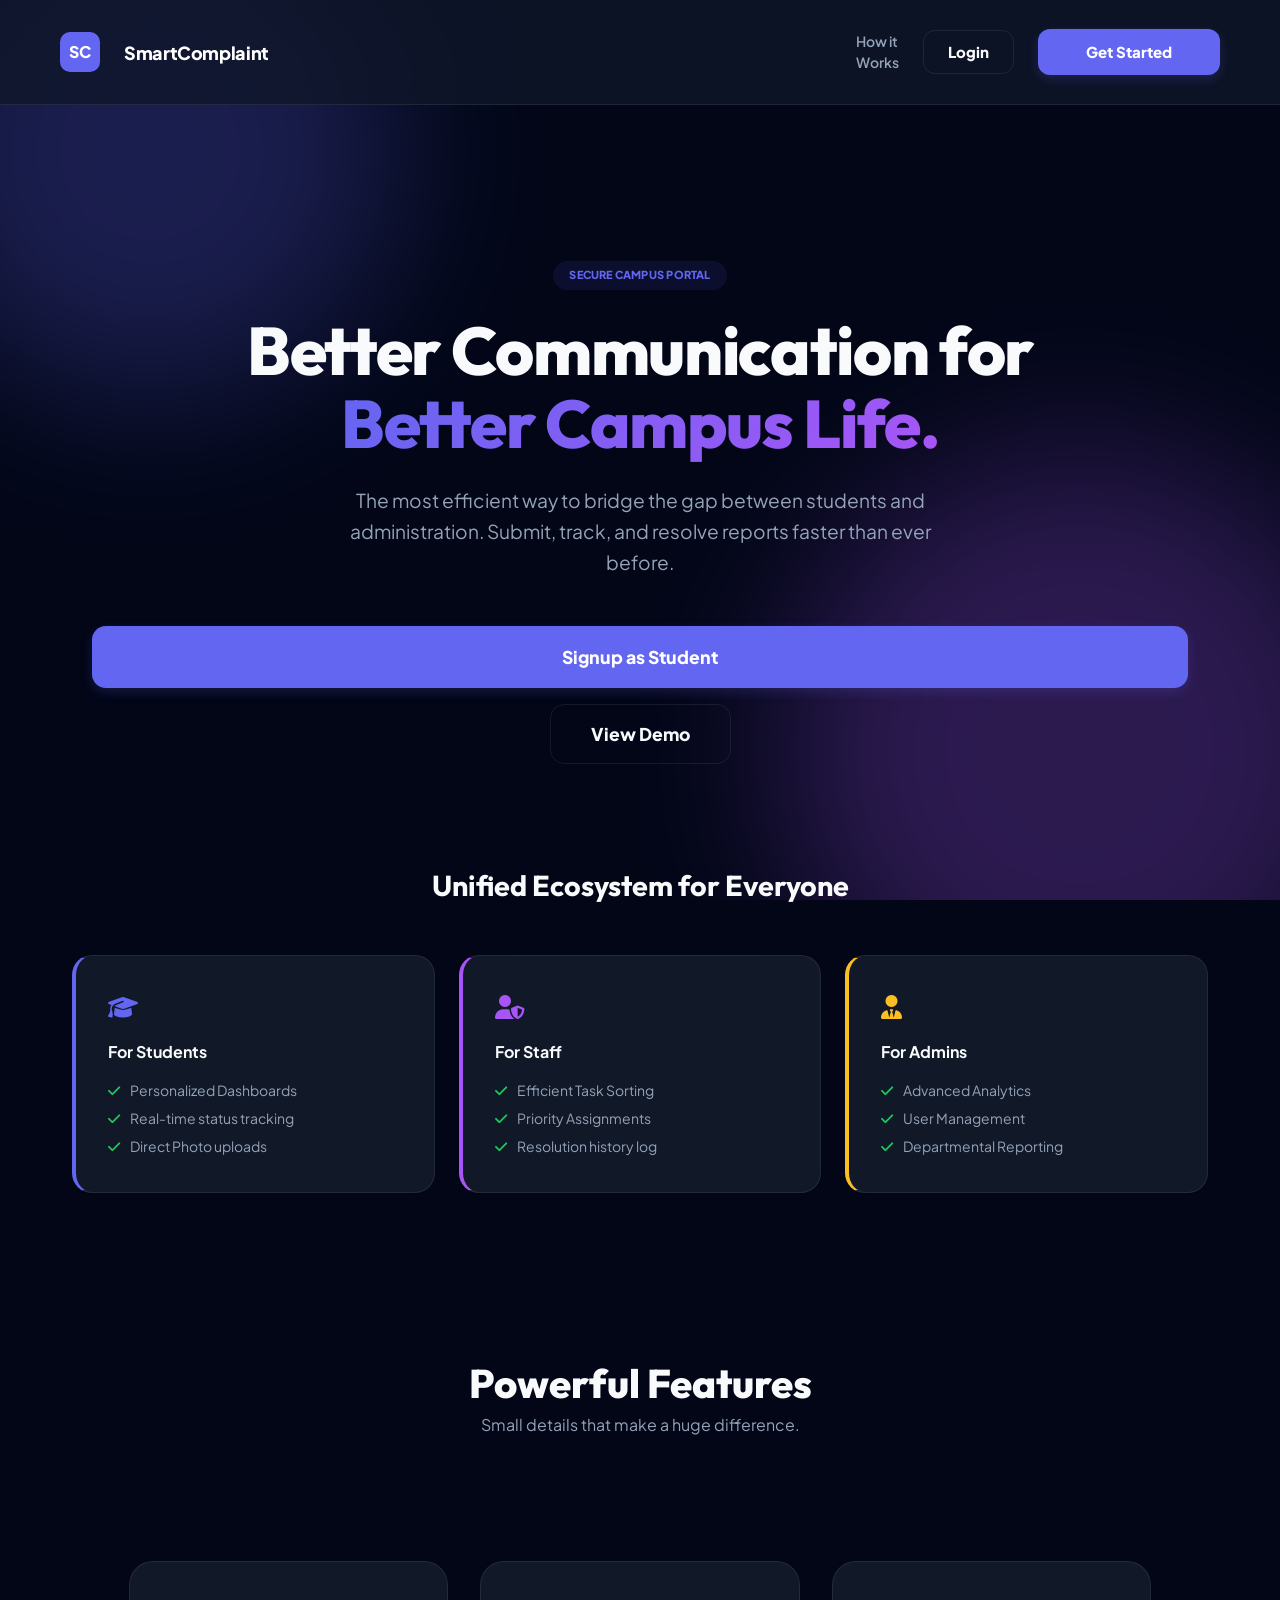
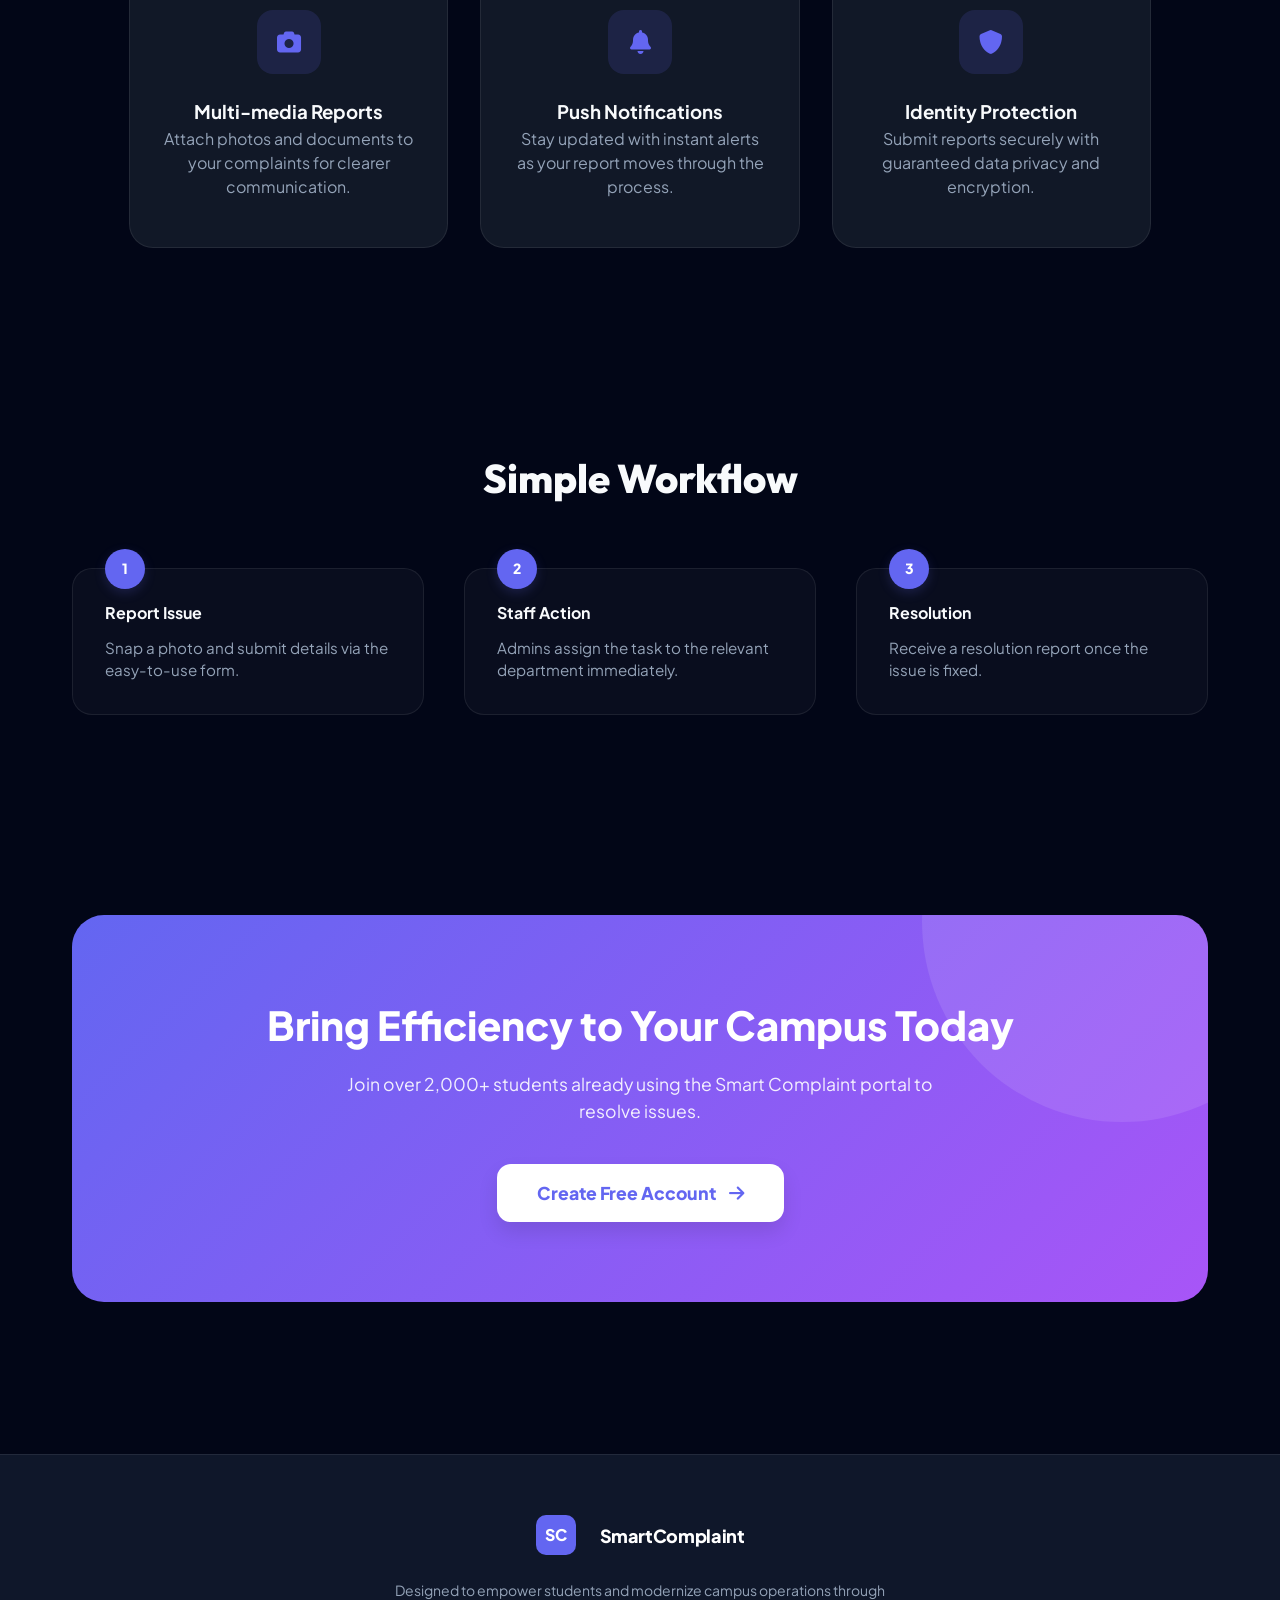
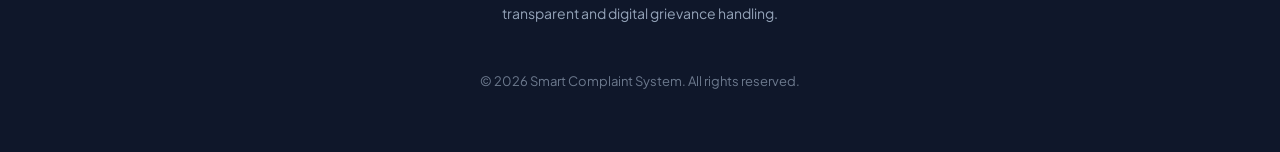
==== commit 792f8f5c: "feat: Implement multi-role dashboards for staff, admin, and students, alongside new authentication f" ====
--- a/index.html
+++ b/index.html
@@ -1,135 +1,349 @@
 <!DOCTYPE html>
-<html lang="en">
+<html lang="en" data-theme="dark">
 
 <head>
     <meta charset="UTF-8">
     <meta name="viewport" content="width=device-width, initial-scale=1.0">
-    <title>Smart Complaint System</title>
+    <title>Smart Complaint | Campus Grievance Management</title>
+    <link rel="stylesheet" href="https://cdnjs.cloudflare.com/ajax/libs/font-awesome/6.4.2/css/all.min.css">
     <link rel="stylesheet" href="css/style.css">
-    <script>
-        (function () {
-            const saved = localStorage.getItem('theme') || 'light';
-            document.documentElement.setAttribute('data-theme', saved);
-        })();
-    </script>
+    <link
+        href="https://fonts.googleapis.com/css2?family=Outfit:wght@400;600;800&family=Plus+Jakarta+Sans:wght@400;500;700&display=swap"
+        rel="stylesheet">
+    <style>
+        :root {
+            --hero-gradient: linear-gradient(135deg, #6366f1 0%, #a855f7 100%);
+        }
+
+        .navbar {
+            backdrop-filter: blur(12px);
+            background: rgba(15, 23, 42, 0.8);
+            border-bottom: 1px solid var(--border);
+            position: sticky;
+            top: 0;
+            z-index: 1000;
+        }
+
+        .hero-title {
+            font-family: 'Outfit', sans-serif;
+            font-size: clamp(2.8rem, 6vw, 4.2rem);
+            font-weight: 800;
+            line-height: 1.1;
+            margin-bottom: 24px;
+            letter-spacing: -0.02em;
+        }
+
+        .hero-title span {
+            background: var(--hero-gradient);
+            -webkit-background-clip: text;
+            background-clip: text;
+            -webkit-text-fill-color: transparent;
+        }
+
+        .hero-subtitle {
+            font-size: 1.2rem;
+            color: var(--text-muted);
+            max-width: 650px;
+            margin: 0 auto 48px;
+            line-height: 1.6;
+        }
+
+        .feature-card {
+            background: var(--bg-card);
+            border: 1px solid var(--border);
+            border-radius: 24px;
+            padding: 48px 32px;
+            transition: all 0.3s ease;
+            text-align: center;
+        }
+
+        .feature-card:hover {
+            border-color: var(--primary);
+            transform: translateY(-5px);
+            box-shadow: 0 20px 40px rgba(0, 0, 0, 0.2);
+        }
+
+        .feature-icon-box {
+            width: 64px;
+            height: 64px;
+            background: var(--primary-light);
+            color: var(--primary);
+            border-radius: 16px;
+            display: flex;
+            align-items: center;
+            justify-content: center;
+            font-size: 24px;
+            margin: 0 auto 24px;
+        }
+
+        .steps-container {
+            display: grid;
+            grid-template-columns: repeat(auto-fit, minmax(280px, 1fr));
+            gap: 40px;
+            margin-top: 60px;
+        }
+
+        .step-item {
+            position: relative;
+            padding: 32px;
+            background: var(--bg-hover);
+            border-radius: 20px;
+            border: 1px solid var(--border);
+        }
+
+        .step-number {
+            position: absolute;
+            top: -20px;
+            left: 32px;
+            width: 40px;
+            height: 40px;
+            background: var(--primary);
+            color: white;
+            border-radius: 50%;
+            display: flex;
+            align-items: center;
+            justify-content: center;
+            font-weight: 800;
+            box-shadow: 0 4px 12px var(--primary-glow);
+        }
+
+        .cta-box {
+            background: var(--hero-gradient);
+            border-radius: 32px;
+            padding: 80px 40px;
+            text-align: center;
+            color: white;
+            margin-top: 100px;
+            position: relative;
+            overflow: hidden;
+        }
+
+        .cta-box::after {
+            content: '';
+            position: absolute;
+            top: -50%;
+            right: -10%;
+            width: 400px;
+            height: 400px;
+            background: rgba(255, 255, 255, 0.1);
+            border-radius: 50%;
+            z-index: 0;
+        }
+
+        .cta-content {
+            position: relative;
+            z-index: 1;
+        }
+
+        .btn-premium {
+            background: white;
+            color: var(--primary);
+            padding: 16px 40px;
+            border-radius: 14px;
+            font-weight: 800;
+            font-size: 1.1rem;
+            text-decoration: none;
+            display: inline-block;
+            transition: all 0.3s ease;
+            box-shadow: 0 10px 20px rgba(0, 0, 0, 0.1);
+        }
+
+        .btn-premium:hover {
+            transform: translateY(-2px);
+            box-shadow: 0 15px 30px rgba(0, 0, 0, 0.2);
+        }
+    </style>
 </head>
 
-<body class="landing-body landing-page">
-
-    <!-- Desktop Size Header Container -->
-    <div style="min-height: 100vh; display: flex; flex-direction: column; width: 100%;">
-        <!-- Navbar -->
-        <nav class="landing-nav">
-            <div
-                style="display: flex; justify-content: space-between; align-items: center; width: 100%; max-width: 1200px; margin: 0 auto;">
-                <a href="index.html" class="logo">
-                    <div class="logo-icon">SC</div>
-                    Smart Complaint
-                </a>
-                <div class="nav-right">
-                    <button class="nav-icon-btn" onclick="toggleTheme()" id="themeToggleBtn"
-                        title="Toggle Dark/Light Mode">
-                        <svg id="themeIcon" fill="none" stroke="currentColor" viewBox="0 0 24 24">
-                            <path stroke-linecap="round" stroke-linejoin="round" stroke-width="2"
-                                d="M20.354 15.354A9 9 0 018.646 3.646 9.003 9.003 0 0012 21a9.003 9 0 008.354-5.646z">
-                            </path>
-                        </svg>
-                    </button>
-                    <a href="pages/login-v2.html" class="btn-secondary">Login</a>
-                    <a href="pages/login-v2.html" class="btn-primary"
-                        style="width: auto; padding: 12px 24px; border-radius: var(--radius-full); margin-left: 10px;">Sign
-                        Up</a>
-                </div>
-            </div>
-        </nav>
-
+<body>
+
+    <!-- Ambient Blobs -->
+    <div class="ambient-bg">
+        <div class="blob blob-1"></div>
+        <div class="blob blob-2"></div>
+    </div>
+
+    <!-- Navigation -->
+    <nav class="navbar">
+        <div class="content"
+            style="padding: 0 20px; height: 72px; display: flex; align-items: center; justify-content: space-between; max-width: 1200px; margin: 0 auto;">
+            <div style="display: flex; align-items: center; gap: 12px;">
+                <div class="logo-box">SC</div>
+                <span class="logo-text">Smart<span>Complaint</span></span>
+            </div>
+            <div style="display: flex; align-items: center; gap: 24px;">
+                <a href="#how-it-works" class="nav-item" style="margin: 0; padding: 0;">How it Works</a>
+                <a href="pages/login-v2.html" class="btn btn-secondary"
+                    style="padding: 10px 24px; height: auto;">Login</a>
+                <a href="pages/login-v2.html?mode=signup" class="btn btn-primary"
+                    style="padding: 10px 24px; height: auto;">Get Started</a>
+            </div>
+        </div>
+    </nav>
+
+    <main class="content" style="max-width: 1200px; margin: 0 auto;">
         <!-- Hero Section -->
-        <section class="hero-section">
-            <div class="hero-badge animate-fade-in-up delay-100">🚀 Version 2.0 is Live</div>
-            <h1 class="hero-title animate-fade-in-up delay-200">
-                Resolve Campus Issues <br><span>Faster Than Ever</span>
-            </h1>
-            <p class="hero-subtitle animate-fade-in-up delay-300">
-                A modernized platform for students to report infrastructure issues, and for staff to track and resolve
-                them
-                in real-time. Transparent, elegant, and efficient.
+        <section style="padding: 100px 20px; text-align: center;">
+            <div class="badge badge-indigo" style="margin-bottom: 24px; padding: 6px 16px;">SECURE CAMPUS PORTAL</div>
+            <h1 class="hero-title">Better Communication for <br><span>Better Campus Life.</span></h1>
+            <p class="hero-subtitle">
+                The most efficient way to bridge the gap between students and administration. Submit, track, and resolve
+                reports faster than ever before.
             </p>
-            <div class="hero-cta animate-fade-in-up delay-400">
-                <a href="pages/login-v2.html" class="btn-primary" style="width: auto;">
-                    Get Started Now
-                    <svg fill="none" stroke="currentColor" viewBox="0 0 24 24" width="20" height="20">
-                        <path stroke-linecap="round" stroke-linejoin="round" stroke-width="2"
-                            d="M14 5l7 7m0 0l-7 7m7-7H3"></path>
-                    </svg>
-                </a>
-                <a href="#features" class="btn-secondary">Explore Features</a>
-            </div>
-        </section>
-    </div>
-
-    <!-- Features -->
-    <section id="features" class="features-grid">
-        <div class="feature-card">
-            <div class="feature-icon">
-                <svg fill="none" stroke="currentColor" viewBox="0 0 24 24" width="24" height="24">
-                    <path stroke-linecap="round" stroke-linejoin="round" stroke-width="2"
-                        d="M13 10V3L4 14h7v7l9-11h-7z"></path>
-                </svg>
-            </div>
-            <h3>Lightning Fast Reporting</h3>
-            <p>Report issues instantly via our mobile-responsive dashboard. Attach evidence and specific location
-                details directly.</p>
+            <div style="display: flex; gap: 16px; justify-content: center; flex-wrap: wrap;">
+                <a href="pages/login-v2.html?mode=signup" class="btn btn-primary"
+                    style="padding: 16px 40px; height: auto; font-size: 1.1rem; border-radius: 14px;">Signup as
+                    Student</a>
+                <a href="pages/login-v2.html" class="btn btn-secondary"
+                    style="padding: 16px 40px; height: auto; font-size: 1.1rem; border-radius: 14px;">View Demo</a>
+            </div>
+        </section>
+
+
+        <!-- Role Ecosystem Section -->
+        <section style="margin-bottom: 120px;">
+            <div style="text-align: center; margin-bottom: 48px;">
+                <h3 style="font-family: 'Outfit'; font-size: 1.8rem; font-weight: 700;">Unified Ecosystem for Everyone
+                </h3>
+            </div>
+            <div style="display: grid; grid-template-columns: repeat(auto-fit, minmax(280px, 1fr)); gap: 24px;">
+                <div class="card"
+                    style="padding: 32px; border-radius: 20px; transition: transform 0.3s ease; border-left: 4px solid #6366f1;">
+                    <div style="color: #6366f1; font-size: 24px; margin-bottom: 16px;"><i
+                            class="fa-solid fa-graduation-cap"></i></div>
+                    <h4 style="margin-bottom: 12px; font-weight: 700;">For Students</h4>
+                    <ul
+                        style="list-style: none; padding: 0; font-size: 14px; color: var(--text-muted); line-height: 2;">
+                        <li><i class="fa-solid fa-check" style="color: var(--success); margin-right: 8px;"></i>
+                            Personalized Dashboards</li>
+                        <li><i class="fa-solid fa-check" style="color: var(--success); margin-right: 8px;"></i>
+                            Real-time status tracking</li>
+                        <li><i class="fa-solid fa-check" style="color: var(--success); margin-right: 8px;"></i> Direct
+                            Photo uploads</li>
+                    </ul>
+                </div>
+                <div class="card"
+                    style="padding: 32px; border-radius: 20px; transition: transform 0.3s ease; border-left: 4px solid #a855f7;">
+                    <div style="color: #a855f7; font-size: 24px; margin-bottom: 16px;"><i
+                            class="fa-solid fa-user-shield"></i></div>
+                    <h4 style="margin-bottom: 12px; font-weight: 700;">For Staff</h4>
+                    <ul
+                        style="list-style: none; padding: 0; font-size: 14px; color: var(--text-muted); line-height: 2;">
+                        <li><i class="fa-solid fa-check" style="color: var(--success); margin-right: 8px;"></i>
+                            Efficient Task Sorting</li>
+                        <li><i class="fa-solid fa-check" style="color: var(--success); margin-right: 8px;"></i> Priority
+                            Assignments</li>
+                        <li><i class="fa-solid fa-check" style="color: var(--success); margin-right: 8px;"></i>
+                            Resolution history log</li>
+                    </ul>
+                </div>
+                <div class="card"
+                    style="padding: 32px; border-radius: 20px; transition: transform 0.3s ease; border-left: 4px solid #fbbf24;">
+                    <div style="color: #fbbf24; font-size: 24px; margin-bottom: 16px;"><i
+                            class="fa-solid fa-user-tie"></i></div>
+                    <h4 style="margin-bottom: 12px; font-weight: 700;">For Admins</h4>
+                    <ul
+                        style="list-style: none; padding: 0; font-size: 14px; color: var(--text-muted); line-height: 2;">
+                        <li><i class="fa-solid fa-check" style="color: var(--success); margin-right: 8px;"></i> Advanced
+                            Analytics</li>
+                        <li><i class="fa-solid fa-check" style="color: var(--success); margin-right: 8px;"></i> User
+                            Management</li>
+                        <li><i class="fa-solid fa-check" style="color: var(--success); margin-right: 8px;"></i>
+                            Departmental Reporting</li>
+                    </ul>
+                </div>
+            </div>
+        </section>
+
+        <!-- Features -->
+        <section id="features" style="padding: 40px 0;">
+            <div style="text-align: center; margin-bottom: 64px;">
+                <h2 style="font-family: 'Outfit'; font-size: 2.5rem; font-weight: 800;">Powerful Features</h2>
+                <p style="color: var(--text-muted);">Small details that make a huge difference.</p>
+            </div>
+            <div class="features"
+                style="display: grid; grid-template-columns: repeat(auto-fit, minmax(300px, 1fr)); gap: 32px;">
+                <div class="feature-card">
+                    <div class="feature-icon-box"><i class="fa-solid fa-camera"></i></div>
+                    <h3>Multi-media Reports</h3>
+                    <p style="color: var(--text-muted);">Attach photos and documents to your complaints for clearer
+                        communication.</p>
+                </div>
+                <div class="feature-card">
+                    <div class="feature-icon-box"><i class="fa-solid fa-bell"></i></div>
+                    <h3>Push Notifications</h3>
+                    <p style="color: var(--text-muted);">Stay updated with instant alerts as your report moves through
+                        the process.</p>
+                </div>
+                <div class="feature-card">
+                    <div class="feature-icon-box"><i class="fa-solid fa-shield"></i></div>
+                    <h3>Identity Protection</h3>
+                    <p style="color: var(--text-muted);">Submit reports securely with guaranteed data privacy and
+                        encryption.</p>
+                </div>
+            </div>
+        </section>
+
+        <!-- Steps -->
+        <section id="how-it-works" style="padding: 100px 0;">
+            <div style="text-align: center; margin-bottom: 40px;">
+                <h2 style="font-family: 'Outfit'; font-size: 2.5rem; font-weight: 800;">Simple Workflow</h2>
+            </div>
+            <div class="steps-container">
+                <div class="step-item">
+                    <div class="step-number">1</div>
+                    <h4 style="margin-bottom: 12px; font-weight: 700;">Report Issue</h4>
+                    <p style="font-size: 0.95rem; color: var(--text-muted);">Snap a photo and submit details via the
+                        easy-to-use form.</p>
+                </div>
+                <div class="step-item">
+                    <div class="step-number">2</div>
+                    <h4 style="margin-bottom: 12px; font-weight: 700;">Staff Action</h4>
+                    <p style="font-size: 0.95rem; color: var(--text-muted);">Admins assign the task to the relevant
+                        department immediately.</p>
+                </div>
+                <div class="step-item">
+                    <div class="step-number">3</div>
+                    <h4 style="margin-bottom: 12px; font-weight: 700;">Resolution</h4>
+                    <p style="font-size: 0.95rem; color: var(--text-muted);">Receive a resolution report once the issue
+                        is fixed.</p>
+                </div>
+            </div>
+        </section>
+
+        <!-- Final CTA Box -->
+        <section class="cta-box">
+            <div class="cta-content">
+                <h2 style="font-size: 2.5rem; font-weight: 800; margin-bottom: 16px;">Bring Efficiency to Your Campus
+                    Today</h2>
+                <p
+                    style="font-size: 1.1rem; opacity: 0.9; margin-bottom: 40px; max-width: 600px; margin-left: auto; margin-right: auto;">
+                    Join over 2,000+ students already using the Smart Complaint portal to resolve issues.
+                </p>
+                <a href="pages/login-v2.html?mode=signup" class="btn-premium">Create Free Account <i
+                        class="fa-solid fa-arrow-right" style="margin-left: 10px;"></i></a>
+            </div>
+        </section>
+    </main>
+
+    <footer
+        style="margin-top: 120px; padding: 60px 20px; border-top: 1px solid var(--border); background: var(--bg-sidebar);">
+        <div
+            style="max-width: 1200px; margin: 0 auto; display: flex; flex-direction: column; align-items: center; text-align: center;">
+            <div style="display: flex; align-items: center; gap: 12px; margin-bottom: 24px;">
+                <div class="logo-box">SC</div>
+                <span class="logo-text">Smart<span>Complaint</span></span>
+            </div>
+            <p style="color: var(--text-muted); max-width: 500px; line-height: 1.6; font-size: 14px;">
+                Designed to empower students and modernize campus operations through transparent and digital grievance
+                handling.
+            </p>
+            <div style="margin-top: 48px; font-size: 13px; color: var(--text-muted); opacity: 0.7;">
+                &copy; 2026 Smart Complaint System. All rights reserved.
+            </div>
         </div>
-        <div class="feature-card">
-            <div class="feature-icon">
-                <svg fill="none" stroke="currentColor" viewBox="0 0 24 24" width="24" height="24">
-                    <path stroke-linecap="round" stroke-linejoin="round" stroke-width="2"
-                        d="M9 12l2 2 4-4m6 2a9 9 0 11-18 0 9 9 0 0118 0z"></path>
-                </svg>
-            </div>
-            <h3>Transparent Tracking</h3>
-            <p>Know exactly what is happening with your complaint. Track statuses like 'Open', 'In Progress', and
-                'Resolved' in real-time.</p>
-        </div>
-        <div class="feature-card">
-            <div class="feature-icon">
-                <svg fill="none" stroke="currentColor" viewBox="0 0 24 24" width="24" height="24">
-                    <path stroke-linecap="round" stroke-linejoin="round" stroke-width="2"
-                        d="M12 4.354a4 4 0 110 5.292M15 21H3v-1a6 6 0 0112 0v1zm0 0h6v-1a6 6 0 00-9-5.197M13 7a4 4 0 11-8 0 4 4 0 018 0z">
-                    </path>
-                </svg>
-            </div>
-            <h3>Role-Based Access</h3>
-            <p>Dedicated portals for Students, Staff, and Admins ensures the right person handles the right task with
-                the right privileges.</p>
-        </div>
-    </section>
-
-    <!-- Footer -->
-    <footer class="landing-footer">
-        &copy; 2026 Smart Complaint System. All rights reserved.
     </footer>
 
-    <script>
-        function toggleTheme() {
-            const current = document.documentElement.getAttribute('data-theme');
-            const next = current === 'dark' ? 'light' : 'dark';
-            document.documentElement.setAttribute('data-theme', next);
-            localStorage.setItem('theme', next);
-            updateThemeIcon(next);
-        }
-        function updateThemeIcon(theme) {
-            const icon = document.getElementById('themeIcon');
-            if (theme === 'dark') {
-                icon.innerHTML = '<path stroke-linecap="round" stroke-linejoin="round" stroke-width="2" d="M12 3v1m0 16v1m9-9h-1M4 12H3m15.364 6.364l-.707-.707M6.343 6.343l-.707-.707m12.728 0l-.707.707M6.343 17.657l-.707.707M16 12a4 4 0 11-8 0 4 4 0 018 0z"></path>';
-            } else {
-                icon.innerHTML = '<path stroke-linecap="round" stroke-linejoin="round" stroke-width="2" d="M20.354 15.354A9 9 0 018.646 3.646 9.003 9.003 0 0012 21a9.003 9.003 0 008.354-5.646z"></path>';
-            }
-        }
-        window.addEventListener('DOMContentLoaded', () => {
-            updateThemeIcon(document.documentElement.getAttribute('data-theme'));
-        });
-    </script>
 </body>
 
 </html>
--- a/css/style.css
+++ b/css/style.css
@@ -1,33 +1,72 @@
 @import url('https://fonts.googleapis.com/css2?family=Plus+Jakarta+Sans:wght@400;500;600;700;800&display=swap');
+@import url('https://fonts.googleapis.com/css2?family=Outfit:wght@300;400;500;600;700;800&display=swap');
 
 :root {
-    --primary: #4F46E5;
-    --primary-hover: #4338CA;
-    --primary-light: #EEF2FF;
-    --bg-body: #F1F5F9;
-    --surface: #FFFFFF;
-    --sidebar-bg: #FFFFFF;
-    --text-strong: #0F172A;
-    --text-base: #334155;
-    --text-muted: #94A3B8;
-    --border: #E2E8F0;
-
-    --success: #22C55E;
-    --warning: #F59E0B;
-    --danger: #EF4444;
-    --info: #3B82F6;
-
-    --shadow-sm: 0 1px 2px 0 rgba(0, 0, 0, 0.05);
-    --shadow-md: 0 4px 6px -1px rgba(0, 0, 0, 0.05), 0 2px 4px -1px rgba(0, 0, 0, 0.03);
-    --shadow-lg: 0 10px 15px -3px rgba(0, 0, 0, 0.08), 0 4px 6px -2px rgba(0, 0, 0, 0.04);
-    --shadow-float: 0 20px 25px -5px rgba(0, 0, 0, 0.1), 0 10px 10px -5px rgba(0, 0, 0, 0.04);
-
-    --radius-sm: 8px;
-    --radius-base: 12px;
+    /* --- Universal Design System (Indigo / Slate) --- */
+    --bg-main: #f8fafc;
+    --bg-sidebar: #ffffff;
+    --bg-card: #ffffff;
+    --bg-input: #ffffff;
+    --bg-hover: rgba(0, 0, 0, 0.02);
+    --surface: #ffffff;
+
+    --primary: #6366f1;
+    --primary-hover: #4f46e5;
+    --primary-light: rgba(99, 102, 241, 0.1);
+    --primary-glow: rgba(99, 102, 241, 0.2);
+    --accent: #fbbf24;
+    --accent-hover: #f59e0b;
+
+    --text-main: #1e293b;
+    --text-strong: #0f172a;
+    --text-muted: #64748b;
+    --border: #e2e8f0;
+    --glass-border: rgba(255, 255, 255, 0.5);
+
+    /* Status Tokens */
+    --success: #22c55e;
+    --warning: #f59e0b;
+    --danger: #ef4444;
+    --info: #3b82f6;
+
+    /* Architecture Tokens */
+    --sidebar-width: 260px;
+    --navbar-height: 72px;
+    --radius-sm: 6px;
+    --radius-md: 10px;
     --radius-lg: 16px;
+    --radius-xl: 28px;
     --radius-full: 9999px;
-}
-
+    --transition: 0.3s cubic-bezier(0.4, 0, 0.2, 1);
+    --transition-slow: 0.5s cubic-bezier(0.645, 0.045, 0.355, 1);
+
+    /* Shadows */
+    --shadow-sm: 0 1px 2px 0 rgb(0 0 0 / 0.05);
+    --shadow-md: 0 4px 6px -1px rgb(0 0 0 / 0.1);
+    --shadow-lg: 0 10px 15px -3px rgb(0 0 0 / 0.1);
+    --shadow-xl: 0 25px 50px -12px rgba(0, 0, 0, 0.1);
+}
+
+[data-theme="dark"] {
+    --bg-main: #020617;
+    --bg-sidebar: #0f172a;
+    --bg-card: #111827;
+    --bg-input: #1e293b;
+    --bg-hover: rgba(255, 255, 255, 0.03);
+    --surface: #111827;
+
+    --text-main: #f8fafc;
+    --text-strong: #ffffff;
+    --text-muted: #94a3b8;
+    --border: rgba(255, 255, 255, 0.08);
+    --glass-border: rgba(255, 255, 255, 0.05);
+
+    --primary-light: rgba(99, 102, 241, 0.15);
+    --shadow-lg: 0 10px 40px rgba(0, 0, 0, 0.4);
+    --shadow-xl: 0 25px 50px -12px rgba(0, 0, 0, 0.5);
+}
+
+/* --- Base Reset --- */
 * {
     box-sizing: border-box;
     margin: 0;
@@ -35,1765 +74,1991 @@
 }
 
 body {
-    font-family: 'Plus Jakarta Sans', sans-serif;
-    background-color: var(--bg-body);
-    color: var(--text-base);
-    line-height: 1.6;
+    font-family: 'Plus Jakarta Sans', 'Outfit', system-ui, sans-serif;
+    background-color: var(--bg-main);
+    color: var(--text-main);
+    line-height: 1.5;
     -webkit-font-smoothing: antialiased;
     min-height: 100vh;
-}
-
-h1,
-h2,
-h3,
-h4,
-h5,
-h6 {
+    overflow-x: hidden;
+    transition: background-color 0.4s ease, color 0.4s ease;
+}
+
+a {
+    transition: var(--transition);
+}
+
+/* --- Layout Components --- */
+.sidebar {
+    width: var(--sidebar-width);
+    background-color: var(--bg-sidebar);
+    height: calc(100vh - 32px);
+    position: fixed;
+    left: 16px;
+    top: 16px;
+    z-index: 100;
+    display: flex;
+    flex-direction: column;
+    transition: all var(--transition);
+    border-radius: 24px;
+    box-shadow: 0 10px 40px rgba(0, 0, 0, 0.2);
+    border: 1px solid var(--border);
+}
+
+[data-theme="dark"] .sidebar {
+    box-shadow: 0 20px 60px rgba(0, 0, 0, 0.5);
+    border: 1px solid rgba(255, 255, 255, 0.05);
+}
+
+.sidebar-header {
+    height: var(--navbar-height);
+    display: flex;
+    align-items: center;
+    padding: 0 24px;
+    border-bottom: 1px solid var(--border);
+}
+
+.logo-box {
+    width: 40px;
+    height: 40px;
+    background: var(--primary);
+    border-radius: 10px;
+    display: flex;
+    align-items: center;
+    justify-content: center;
+    color: white;
+    font-weight: 800;
+    flex-shrink: 0;
+}
+
+/* Specific Larger logo for Landing/Hero */
+.hero-section .logo-box,
+.hero .logo-box {
+    width: 64px;
+    height: 64px;
+    margin-bottom: 32px;
+    border-radius: 16px;
+    font-size: 24px;
+    background: white;
+    color: var(--primary);
+}
+
+.logo-text {
+    font-weight: 800;
+    font-size: 18px;
+    letter-spacing: -0.02em;
     color: var(--text-strong);
-    font-weight: 700;
-    line-height: 1.2;
-}
-
-/* --- BUTTONS --- */
-.btn-primary {
-    display: inline-flex;
-    align-items: center;
-    justify-content: center;
-    gap: 10px;
-    background: linear-gradient(135deg, var(--primary), var(--primary-hover));
-    color: #ffffff;
-    padding: 12px 24px;
-    border-radius: var(--radius-sm);
-    border: none;
+}
+
+.sidebar-nav {
+    padding: 24px 12px;
+    flex: 1;
+    overflow-y: auto;
+}
+
+.nav-item {
+    display: flex;
+    align-items: center;
+    padding: 14px 20px;
+    color: var(--text-muted);
+    text-decoration: none;
     font-size: 14px;
     font-weight: 600;
+    border-radius: 16px;
+    margin: 4px 12px;
+    transition: var(--transition);
+    gap: 12px;
     cursor: pointer;
-    transition: all 0.3s cubic-bezier(0.4, 0, 0.2, 1);
-    box-shadow: 0 4px 10px rgba(79, 70, 229, 0.2);
-}
-
-.btn-primary:hover {
-    background: var(--primary-hover);
-    transform: translateY(-2px);
-    box-shadow: 0 8px 16px rgba(79, 70, 229, 0.3);
-}
-
-.btn-primary:active {
-    transform: scale(0.96);
-}
-
-/* --- INPUTS --- */
-.form-group,
-.input-group {
+    border: none;
+    background: transparent;
+}
+
+.nav-item i,
+.nav-item svg,
+.logo-box+i,
+.logo-box+span {
+    margin-left: 12px;
+}
+
+.nav-item:hover {
+    background: var(--bg-hover);
+    color: var(--primary);
+    transform: translateX(4px);
+}
+
+.nav-item.active {
+    background: var(--primary-light);
+    color: var(--primary);
+    box-shadow: inset 0 0 0 1px rgba(99, 102, 241, 0.2);
+}
+
+.logout-box {
+    padding: 20px 12px;
+    border-top: 1px solid var(--border);
+}
+
+.nav-logout {
+    color: var(--danger) !important;
+    font-weight: 700;
+}
+
+.nav-logout:hover {
+    background: rgba(239, 68, 68, 0.1) !important;
+    color: #ff4d4d !important;
+}
+
+/* Main Content Area */
+.main-wrapper,
+.main-content {
+    flex: 1;
+    margin-left: calc(var(--sidebar-width) + 32px);
+    /* Sidebar width + left margin + gap */
+    display: flex;
+    flex-direction: column;
+    width: calc(100% - (var(--sidebar-width) + 32px));
+    min-width: 0;
+    min-height: 100vh;
+}
+
+.navbar,
+.navbar,
+.top-navbar,
+.top-nav {
+    display: flex;
+    align-items: center;
+    justify-content: space-between;
+    padding: 16px 32px;
+    background: transparent;
+    border-bottom: none;
     margin-bottom: 24px;
 }
 
-.form-group label,
-.input-group label {
-    display: block;
+.header-left .view-title {
+    font-family: 'Outfit', sans-serif;
+    font-size: 24px;
+    font-weight: 800;
+    color: var(--text-strong);
+    letter-spacing: -0.02em;
+}
+
+.header-left .view-subtitle {
+    font-size: 13px;
+    color: var(--text-muted);
+    font-weight: 600;
+    margin-top: 4px;
+}
+
+.header-right {
+    display: flex;
+    align-items: center;
+    gap: 16px;
+}
+
+.search-bar {
+    position: relative;
+    width: 280px;
+    background: var(--bg-sidebar);
+    border: 1.5px solid var(--border);
+    border-radius: var(--radius-md);
+    padding: 10px 16px;
+    display: flex;
+    align-items: center;
+    gap: 12px;
+    transition: var(--transition);
+}
+
+.search-bar:focus-within {
+    border-color: var(--primary);
+    box-shadow: 0 0 0 3px var(--primary-light);
+}
+
+.search-bar i {
+    color: var(--text-muted);
     font-size: 14px;
+}
+
+.search-bar input {
+    background: transparent;
+    border: none;
+    color: var(--text-strong);
+    font-size: 13px;
     font-weight: 600;
-    color: var(--text-strong);
-    margin-bottom: 8px;
-}
-
-input[type="text"],
-input[type="password"],
-input[type="email"],
-input[type="file"],
-textarea,
-select {
     width: 100%;
-    padding: 16px 20px;
-    border-radius: var(--radius-base);
+    outline: none;
+}
+
+.theme-toggle {
+    width: 44px;
+    height: 44px;
+    border-radius: var(--radius-md);
+    background: var(--bg-sidebar);
     border: 1.5px solid var(--border);
-    background: var(--surface);
-    font-family: inherit;
-    font-size: 15px;
-    color: var(--text-strong);
-    transition: all 0.3s ease;
-}
-
-input:focus,
-textarea:focus,
-select:focus {
-    outline: none;
-    border-color: var(--primary);
-    box-shadow: 0 0 0 3px rgba(79, 70, 229, 0.15);
-    background: var(--bg-body);
-}
-
-/* --- LOGIN / AUTH PAGES --- */
-.landing-body,
-.login-body {
-    display: flex;
-    align-items: center;
-    justify-content: center;
-    min-height: 100vh;
-    padding: 20px;
-    background: var(--bg-body);
-}
-
-/* --- LANDING PAGE SPECIFIC --- */
-.landing-page {
+    color: var(--text-muted);
+    cursor: pointer;
+    display: flex;
+    align-items: center;
+    justify-content: center;
+    transition: var(--transition);
+}
+
+.theme-toggle:hover {
+    color: var(--primary);
+    background: var(--bg-hover);
+}
+
+.nav-left {
+    display: flex;
+    align-items: center;
+    gap: 24px;
+}
+
+.navbar h1 {
+    font-size: 18px;
+    font-weight: 800;
+}
+
+.nav-right,
+.nav-actions {
+    display: flex;
+    align-items: center;
+    gap: 16px;
+}
+
+.profile-info {
     display: flex;
     flex-direction: column;
-    min-height: 100vh;
-    padding: 0;
-    justify-content: flex-start;
-    overflow-x: hidden;
-}
-
-.landing-nav {
-    display: flex;
-    justify-content: space-between;
-    align-items: center;
-    padding: 20px 5%;
-    background: rgba(255, 255, 255, 0.8);
-    backdrop-filter: blur(12px);
-    position: sticky;
-    top: 0;
-    z-index: 100;
-    box-shadow: var(--shadow-sm);
-}
-
-[data-theme="dark"] .landing-nav {
-    background: rgba(30, 41, 59, 0.8);
-}
-
-.landing-nav .logo {
-    font-size: 24px;
-    font-weight: 800;
-    color: var(--text-strong);
-    text-decoration: none;
-    display: flex;
-    align-items: center;
-    gap: 10px;
-}
-
-.landing-nav .logo-icon {
-    background: linear-gradient(135deg, var(--primary), var(--primary-light));
-    color: white;
-    width: 36px;
-    height: 36px;
-    border-radius: var(--radius-sm);
-    display: flex;
-    align-items: center;
-    justify-content: center;
-}
-
-.landing-nav .nav-right {
-    display: flex;
-    gap: 15px;
-    align-items: center;
-}
-
-.btn-secondary {
-    padding: 12px 24px;
-    background: transparent;
-    color: var(--text-strong);
-    border: 1.5px solid var(--border);
-    border-radius: var(--radius-full);
-    font-weight: 600;
-    font-size: 14px;
-    cursor: pointer;
-    text-decoration: none;
-    transition: all 0.3s;
-}
-
-.btn-secondary:hover {
-    background: var(--bg-body);
-    border-color: var(--text-muted);
-}
-
-@keyframes fadeInUp {
-    from {
-        opacity: 0;
-        transform: translateY(20px);
-    }
-
-    to {
-        opacity: 1;
-        transform: translateY(0);
-    }
-}
-
-.animate-fade-in-up {
-    animation: fadeInUp 0.8s cubic-bezier(0.16, 1, 0.3, 1) forwards;
-    opacity: 0;
-}
-
-.delay-100 {
-    animation-delay: 100ms;
-}
-
-.delay-200 {
-    animation-delay: 200ms;
-}
-
-.delay-300 {
-    animation-delay: 300ms;
-}
-
-.delay-400 {
-    animation-delay: 400ms;
-}
-
-.btn-primary svg {
-    transition: transform 0.3s ease;
-}
-
-.btn-primary:hover svg {
-    transform: translateX(5px);
-}
-
-.hero-section {
-    flex: 1;
-    display: flex;
-    flex-direction: column;
-    align-items: center;
-    justify-content: center;
-    text-align: center;
-    padding: 80px 20px;
-    position: relative;
-    overflow: hidden;
-    z-index: 1;
-}
-
-.hero-section::before {
-    content: '';
-    position: absolute;
-    top: -100px;
-    right: -100px;
-    width: 600px;
-    height: 600px;
-    background: radial-gradient(circle, rgba(99, 102, 241, 0.15) 0%, transparent 70%);
-    border-radius: 50%;
-    z-index: -1;
-}
-
-.hero-section::after {
-    content: '';
-    position: absolute;
-    bottom: -150px;
-    left: -100px;
-    width: 500px;
-    height: 500px;
-    background: radial-gradient(circle, rgba(14, 165, 233, 0.15) 0%, transparent 70%);
-    border-radius: 50%;
-    z-index: -1;
-}
-
-.hero-badge {
-    background: var(--primary-light);
-    color: var(--primary);
-    padding: 6px 16px;
-    border-radius: var(--radius-full);
+    line-height: 1.2;
+    text-align: right;
+}
+
+.profile-info label {
     font-size: 13px;
     font-weight: 700;
-    margin-bottom: 24px;
-    text-transform: uppercase;
-    letter-spacing: 1px;
-}
-
-[data-theme="dark"] .hero-badge {
-    background: rgba(99, 102, 241, 0.2);
-}
-
-.hero-title {
-    font-size: 72px;
-    font-weight: 800;
-    line-height: 1.1;
-    margin-bottom: 24px;
-    max-width: 900px;
-    letter-spacing: -2.5px;
-}
-
-.hero-title span {
-    background: linear-gradient(to right, var(--primary), #06b6d4);
-    -webkit-background-clip: text;
-    background-clip: text;
-    -webkit-text-fill-color: transparent;
-    filter: drop-shadow(0px 0px 20px rgba(99, 102, 241, 0.4));
-}
-
-.hero-subtitle {
-    font-size: 22px;
-    color: var(--text-muted);
-    max-width: 650px;
-    margin-bottom: 40px;
-    line-height: 1.6;
-}
-
-.hero-cta {
-    display: flex;
-    gap: 16px;
-}
-
-@media (max-width: 768px) {
-    .landing-nav>div {
-        flex-direction: column;
-        gap: 15px;
-    }
-
-    .landing-nav .nav-right {
-        width: 100%;
-        justify-content: center;
-        flex-wrap: wrap;
-    }
-
-    .hero-title {
-        font-size: 40px;
-        letter-spacing: -1px;
-    }
-
-    .hero-subtitle {
-        font-size: 16px;
-        padding: 0 10px;
-    }
-
-    .hero-cta {
-        flex-direction: column;
-        width: 100%;
-        max-width: 100%;
-        padding: 0 20px;
-        box-sizing: border-box;
-    }
-
-    .hero-cta .btn-primary,
-    .hero-cta .btn-secondary {
-        width: 100% !important;
-        text-align: center;
-        box-sizing: border-box;
-    }
-
-}
-
-.features-grid {
-    display: grid;
-    grid-template-columns: repeat(auto-fit, minmax(250px, 1fr));
-    gap: 30px;
-    max-width: 1200px;
-    margin: 60px auto;
-    padding: 0 20px;
-    text-align: left;
-}
-
-.feature-card {
-    background: var(--surface);
-    padding: 30px;
-    border-radius: var(--radius-lg);
-    box-shadow: var(--shadow-sm);
-    border: 1px solid var(--border);
-}
-
-.feature-icon {
-    width: 50px;
-    height: 50px;
-    background: var(--primary-light);
-    color: var(--primary);
-    border-radius: var(--radius-base);
-    display: flex;
-    align-items: center;
-    justify-content: center;
-    margin-bottom: 20px;
-}
-
-[data-theme="dark"] .feature-icon {
-    background: rgba(99, 102, 241, 0.15);
-}
-
-.landing-footer {
-    text-align: center;
-    padding: 40px;
-    color: var(--text-muted);
-    font-size: 14px;
-    border-top: 1px solid var(--border);
-    margin-top: auto;
-}
-
-@media (max-width: 768px) {
-    .landing-footer {
-        padding: 20px;
-    }
-
-    .features-grid {
-        grid-template-columns: 1fr !important;
-        padding: 0 15px;
-        margin: 40px auto;
-    }
-
-    .feature-card {
-        padding: 20px;
-    }
-}
-
-.feature-card h3 {
-    margin-bottom: 12px;
-    font-size: 20px;
-}
-
-.feature-card p {
-    color: var(--text-muted);
-    font-size: 15px;
-}
-
-.login-card {
-    background: var(--surface);
-    width: 100%;
-    max-width: 440px;
-    padding: 48px 40px;
-    border-radius: var(--radius-lg);
-    box-shadow: var(--shadow-lg);
-    position: relative;
-    z-index: 1;
-    border: 1px solid transparent;
-}
-
-.login-card .btn-primary {
-    width: 100%;
-    margin-top: 10px;
-}
-
-[data-theme="dark"] .login-card {
-    background: rgba(30, 41, 59, 0.7);
-    backdrop-filter: blur(20px);
-    -webkit-backdrop-filter: blur(20px);
-    border: 1px solid rgba(255, 255, 255, 0.1);
-    box-shadow: 0 25px 50px -12px rgba(0, 0, 0, 0.6);
-}
-
-.login-card h2,
-.login-card h4 {
-    margin-bottom: 12px;
-    text-align: center;
-    font-size: 28px;
-    letter-spacing: -0.5px;
-}
-
-.login-card p {
-    text-align: center;
-    color: var(--text-muted);
-    margin-bottom: 32px;
-}
-
-.auth-footer {
-    text-align: center;
-    margin-top: 30px;
-}
-
-.auth-footer p {
-    margin-bottom: 0;
-}
-
-.auth-footer a {
-    color: var(--primary);
-    font-weight: 700;
-    text-decoration: none;
-}
-
-.auth-footer a:hover {
-    text-decoration: underline;
-}
-
-/* --- DASHBOARD LAYOUT --- */
-.dashboard-body {
-    display: flex;
-    height: 100vh;
-    overflow: hidden;
-}
-
-/* Unique Floating Sidebar */
-.sidebar {
-    width: 280px;
-    background: var(--sidebar-bg);
-    margin: 20px;
-    border-radius: 12px;
-    display: flex;
-    flex-direction: column;
-    padding: 32px 24px;
-    box-shadow: var(--shadow-md);
-    z-index: 10;
-}
-
-.sidebar-header h3,
-.sidebar h3 {
-    font-size: 20px;
-    margin-bottom: 32px;
-    color: var(--text-strong);
-    font-weight: 800;
-    text-transform: uppercase;
-    letter-spacing: 1px;
-}
-
-.sidebar nav,
-.sidebar {
-    display: flex;
-    flex-direction: column;
-    gap: 8px;
-}
-
-.sidebar a {
-    text-decoration: none;
-    color: var(--text-muted);
-    padding: 14px 20px;
-    border-radius: var(--radius-sm);
-    font-weight: 600;
-    font-size: 15px;
-    transition: all 0.3s ease;
-    display: flex;
-    align-items: center;
-}
-
-.sidebar a:hover {
-    color: var(--text-strong);
-    background: var(--bg-body);
-}
-
-.sidebar a.active {
-    color: var(--primary);
-    background: var(--primary-light);
-}
-
-.sidebar a[onclick="logout()"] {
-    margin-top: auto;
-    color: var(--danger);
-    background: transparent;
-}
-
-.sidebar a[onclick="logout()"]:hover {
-    background: #FEF2F2;
-}
-
-.main-content {
-    flex: 1;
-    overflow-y: auto;
-    padding: 20px 40px 60px 20px;
-}
-
-/* --- TOP NAVBAR --- */
-.top-navbar {
-    display: flex;
-    justify-content: space-between;
-    align-items: center;
-    padding: 16px 32px;
-    background: var(--surface);
-    border-radius: var(--radius-lg);
-    box-shadow: var(--shadow-sm);
-    margin-bottom: 24px;
-    gap: 20px;
-    flex-wrap: wrap;
-}
-
-.nav-links {
-    display: flex;
-    gap: 15px;
-    align-items: center;
-}
-
-.nav-item {
-    text-decoration: none;
-    color: var(--text-muted);
-    font-weight: 600;
-    font-size: 15px;
-    padding: 8px 16px;
-    border-radius: var(--radius-full);
-    transition: all 0.3s;
-}
-
-.nav-item:hover,
-.nav-item.active {
-    background: var(--bg-body);
-    color: var(--primary);
-}
-
-.nav-actions {
-    display: flex;
-    align-items: center;
-    gap: 20px;
-}
-
-.nav-icon-btn {
-    background: transparent;
-    border: 1px solid var(--border);
-    cursor: pointer;
-    color: var(--text-strong);
-    display: flex;
-    align-items: center;
-    justify-content: center;
-    padding: 10px;
-    border-radius: var(--radius-full);
-    transition: all 0.3s;
-}
-
-@media (max-width: 768px) {
-    .user-profile>div:not(.user-avatar) {
-        display: none !important;
-    }
-
-    .user-profile {
-        padding: 4px !important;
-        gap: 0 !important;
-        max-width: max-content !important;
-        background: transparent !important;
-        border: none !important;
-    }
-}
-
-.nav-icon-btn:hover {
-    color: var(--primary);
-    border-color: var(--primary);
-    background: var(--bg-body);
-}
-
-.nav-icon-btn svg {
-    width: 20px;
-    height: 20px;
-}
-
-.user-profile {
-    display: flex;
-    align-items: center;
-    gap: 12px;
-    font-weight: 600;
-    color: var(--text-strong);
-    padding: 6px 16px 6px 6px;
-    background: var(--bg-body);
-    border: 1px solid var(--border);
-    border-radius: 50px;
-    max-width: 220px;
-    cursor: pointer;
-    transition: all 0.3s ease;
-}
-
-.user-profile:hover {
-    border-color: var(--primary);
-    box-shadow: 0 4px 12px rgba(99, 102, 241, 0.15);
-    transform: translateY(-1px);
-}
-
-.user-profile span {
-    white-space: nowrap;
-    overflow: hidden;
-    text-overflow: ellipsis;
-    display: inline-block;
-    font-size: 14px;
-    max-width: 140px;
-}
-
+    color: var(--text-main);
+}
+
+.profile-info span {
+    font-size: 11px;
+    color: var(--text-muted);
+}
+
+.avatar,
 .user-avatar {
     width: 36px;
     height: 36px;
-    border-radius: var(--radius-full);
-    background: linear-gradient(135deg, var(--primary), var(--primary-hover));
+    background: var(--primary);
+    border-radius: 50%;
+    display: flex;
+    align-items: center;
+    justify-content: center;
+    font-weight: 800;
     color: white;
-    display: flex;
-    align-items: center;
-    justify-content: center;
-    font-weight: 800;
-    font-size: 15px;
-    box-shadow: 0 2px 6px rgba(0, 0, 0, 0.1);
-    background-size: cover;
-    background-position: center;
-}
-
-.dashboard-header {
-    display: flex;
-    justify-content: space-between;
-    align-items: center;
-    margin-bottom: 40px;
-    background: var(--surface);
-    padding: 24px 32px;
-    border-radius: var(--radius-lg);
-    box-shadow: var(--shadow-sm);
-    flex-wrap: wrap;
-    gap: 20px;
-}
-
-.dashboard-header h2 {
-    font-size: 24px;
-    margin: 0;
-    letter-spacing: -0.5px;
-}
-
-/* --- ADMIN STATS --- */
+    font-size: 14px;
+}
+
+/* --- UI Components --- */
+.content {
+    padding: 32px;
+    max-width: 1400px;
+    margin: 0 auto;
+    width: 100%;
+}
+
+/* Stats & Cards */
+.stats-grid,
 .admin-stats-grid {
     display: grid;
-    grid-template-columns: repeat(auto-fit, minmax(220px, 1fr));
+    grid-template-columns: repeat(auto-fit, minmax(240px, 1fr));
     gap: 24px;
-    margin-bottom: 40px;
-}
-
-.stat-card {
-    background: var(--surface);
-    padding: 28px;
+    margin-bottom: 32px;
+}
+
+.card,
+.stat-card,
+.saas-card {
+    background: var(--bg-card);
+    border: 1px solid var(--border);
+    border-radius: var(--radius-lg);
+    padding: 24px;
+    box-shadow: var(--shadow-sm);
+    transition: var(--transition);
+}
+
+.card:hover,
+.stat-card:hover {
+    box-shadow: var(--shadow-md);
+    border-color: var(--primary-light);
+}
+
+.stat-label {
+    font-size: 12px;
+    font-weight: 700;
+    color: var(--text-muted);
+    text-transform: uppercase;
+    margin-bottom: 8px;
+}
+
+.stat-value {
+    font-size: 28px;
+    font-weight: 800;
+    color: var(--text-strong);
+}
+
+/* Tables System */
+.table-container {
+    background: var(--bg-card);
+    border: 1px solid var(--border);
+    border-radius: var(--radius-lg);
+    overflow: hidden;
+    margin-top: 24px;
+}
+
+.table-header {
+    padding: 20px 24px;
+    border-bottom: 1px solid var(--border);
+    display: flex;
+    justify-content: space-between;
+    align-items: center;
+}
+
+.table-header h2 {
+    font-size: 16px;
+    font-weight: 800;
+}
+
+table {
+    width: 100%;
+    border-collapse: collapse;
+}
+
+th {
+    padding: 14px 24px;
+    text-align: left;
+    font-size: 11px;
+    font-weight: 800;
+    color: var(--text-muted);
+    text-transform: uppercase;
+    border-bottom: 1px solid var(--border);
+    background: var(--bg-hover);
+}
+
+td {
+    padding: 16px 24px;
+    font-size: 14px;
+    border-bottom: 1px solid var(--border);
+}
+
+.th-sortable {
+    cursor: pointer;
+    transition: var(--transition);
+}
+
+.th-sortable:hover {
+    color: var(--primary);
+    background: var(--primary-light);
+}
+
+tr:last-child td {
+    border-bottom: none;
+}
+
+tr:hover {
+    background: var(--bg-hover);
+}
+
+/* Buttons System */
+.btn,
+.btn-primary,
+.btn-submit,
+.auth-submit-btn,
+.btn-secondary,
+.btn-ghost,
+.btn-outline {
+    display: inline-flex;
+    align-items: center;
+    justify-content: center;
+    padding: 12px 28px;
     border-radius: 12px;
-    box-shadow: var(--shadow-md);
-    display: flex;
-    flex-direction: column;
-    border-top: 4px solid var(--primary);
-}
-
-.stat-card h3 {
-    font-size: 36px;
-    margin-bottom: 8px;
-    letter-spacing: -1px;
-}
-
-.stat-card.warning {
-    border-top-color: var(--warning);
-}
-
-.stat-card.success {
-    border-top-color: var(--success);
-}
-
-/* --- COMPLAINT CARDS --- */
-.complaint-grid {
-    display: grid;
-    grid-template-columns: repeat(auto-fill, minmax(350px, 1fr));
-    gap: 24px;
-}
-
-.complaint-box {
-    background: var(--surface);
+    font-weight: 800;
+    font-size: 15px;
+    cursor: pointer;
+    transition: var(--transition);
+    border: 2px solid transparent;
+    gap: 10px;
+    text-decoration: none;
+    font-family: inherit;
+    width: fit-content;
+    white-space: nowrap;
+}
+
+.btn-primary,
+.btn-submit,
+.auth-submit-btn {
+    background: var(--primary);
+    color: white !important;
+    width: 100%;
+    /* Forms use full width */
+    height: 52px;
+    box-shadow: 0 4px 12px var(--primary-glow);
+}
+
+.btn-primary:hover,
+.btn-submit:hover,
+.auth-submit-btn:hover {
+    background: var(--primary-hover);
+    transform: translateY(-2px);
+    box-shadow: 0 10px 15px rgba(99, 102, 241, 0.3);
+}
+
+.btn-secondary {
+    background: transparent;
+    color: var(--text-main);
+    border: 1.5px solid var(--border);
+}
+
+.btn-secondary:hover {
+    background: var(--bg-hover);
+    border-color: var(--text-muted);
+}
+
+.btn-ghost {
+    background: transparent;
+    color: white;
+    border: 2px solid rgba(255, 255, 255, 0.6);
+    min-width: 160px;
+}
+
+.btn-ghost:hover {
+    background: white;
+    color: var(--primary);
+    border-color: white;
+    transform: translateY(-2px);
+}
+
+.btn-outline {
+    width: fit-content;
+    padding: 10px 24px;
+    border: 2px solid rgba(255, 255, 255, 0.4);
     border-radius: 12px;
-    padding: 32px;
-    box-shadow: var(--shadow-sm);
-    transition: all 0.3s cubic-bezier(0.4, 0, 0.2, 1);
-    display: flex;
-    flex-direction: column;
-}
-
-.complaint-box:hover {
-    box-shadow: var(--shadow-float);
-    transform: translateY(-4px);
-}
-
-.card-header {
-    display: flex;
-    justify-content: space-between;
-    align-items: flex-start;
-    margin-bottom: 16px;
-}
-
-.card-title {
-    font-size: 18px;
-    margin: 0;
-    padding-right: 15px;
-    line-height: 1.4;
-}
-
+    color: white;
+    font-weight: 700;
+}
+
+.btn-outline:hover {
+    background: white;
+    color: var(--primary);
+    border-color: white;
+}
+
+.btn-icon,
+.nav-icon-btn {
+    width: 42px;
+    height: 42px;
+    padding: 0;
+    border: 1.5px solid var(--border);
+    background: var(--bg-input);
+    color: var(--text-muted);
+    border-radius: 12px;
+    display: inline-flex;
+    align-items: center;
+    justify-content: center;
+}
+
+.btn-icon:hover,
+.nav-icon-btn:hover {
+    color: var(--primary);
+    border-color: var(--primary);
+    background: var(--primary-light);
+}
+
+/* Forms System */
+.form-group {
+    margin-bottom: 24px;
+}
+
+.form-group label {
+    display: block;
+    font-size: 14px;
+    font-weight: 700;
+    color: var(--text-strong);
+    margin-bottom: 10px;
+}
+
+.input-control,
+.search-input,
+.auth-input,
+.saas-input,
+.input-box input {
+    width: 100%;
+    height: 48px;
+    padding: 0 16px;
+    background: var(--bg-input);
+    border: 1px solid var(--border);
+    border-radius: var(--radius-md);
+    color: var(--text-main);
+    font-size: 14px;
+    transition: var(--transition);
+    outline: none;
+    font-family: inherit;
+}
+
+.input-control:focus,
+.search-input:focus,
+.auth-input:focus,
+.saas-input:focus,
+.input-box input:focus {
+    background: var(--bg-card);
+    border-color: var(--primary);
+    box-shadow: 0 0 0 4px var(--primary-light);
+}
+
+textarea.input-control,
+textarea.auth-input {
+    height: auto;
+    padding: 16px;
+    resize: vertical;
+}
+
+/* Search Container */
+.search-container {
+    position: relative;
+    width: 100%;
+}
+
+.search-container i,
+.search-container svg {
+    position: absolute;
+    left: 14px;
+    top: 50%;
+    transform: translateY(-50%);
+    color: var(--text-muted);
+    font-size: 14px;
+}
+
+.search-container .search-input,
+.search-container .saas-input {
+    padding-left: 42px;
+    border-radius: var(--radius-full);
+}
+
+/* Badges System */
+.badge,
 .card-status-badge {
+    display: inline-flex;
+    align-items: center;
     padding: 4px 12px;
     border-radius: var(--radius-full);
     font-size: 11px;
     font-weight: 800;
     text-transform: uppercase;
-    letter-spacing: 0.5px;
-    display: inline-block;
-    border: 1px solid transparent;
-}
-
-.badge-open .card-status-badge {
-    background: rgba(59, 130, 246, 0.1);
-    color: var(--info);
-    border-color: rgba(59, 130, 246, 0.2);
-}
-
-.badge-assigned .card-status-badge {
+    letter-spacing: 0.02em;
+}
+
+.badge-indigo,
+.badge-assigned {
+    background: rgba(99, 102, 241, 0.1);
+    color: var(--primary);
+}
+
+.badge-green,
+.badge-resolved,
+.badge-closed {
+    background: rgba(34, 197, 94, 0.1);
+    color: var(--success);
+}
+
+.badge-red,
+.badge-urgent {
+    background: rgba(239, 68, 68, 0.1);
+    color: var(--danger);
+}
+
+.badge-amber,
+.badge-pending,
+.badge-in-progress {
     background: rgba(245, 158, 11, 0.1);
     color: var(--warning);
-    border-color: rgba(245, 158, 11, 0.2);
-}
-
-.badge-in-progress .card-status-badge {
-    background: rgba(245, 158, 11, 0.15);
-    color: var(--warning);
-    border-color: rgba(245, 158, 11, 0.25);
-}
-
-.badge-resolved .card-status-badge {
-    background: rgba(34, 197, 94, 0.1);
-    color: var(--success);
-    border-color: rgba(34, 197, 94, 0.2);
-}
-
-.badge-closed .card-status-badge {
-    background: rgba(148, 163, 184, 0.1);
-    color: var(--border);
-    border-color: rgba(148, 163, 184, 0.2);
-}
-
-/* Dark theme specific badges handling */
-[data-theme="dark"] .badge-open .card-status-badge {
-    background: rgba(59, 130, 246, 0.15);
-    color: #60A5FA;
-}
-
-[data-theme="dark"] .badge-assigned .card-status-badge {
-    background: rgba(99, 102, 241, 0.15);
-    color: #818CF8;
-}
-
-[data-theme="dark"] .badge-in-progress .card-status-badge {
-    background: rgba(245, 158, 11, 0.15);
-    color: #FBBF24;
-}
-
-[data-theme="dark"] .badge-resolved .card-status-badge {
-    background: rgba(16, 185, 129, 0.15);
-    color: #34D399;
-}
-
-[data-theme="dark"] .badge-closed .card-status-badge {
-    background: rgba(148, 163, 184, 0.15);
-    color: #94A3B8;
-}
-
-/* Dynamic footer classes instead of inline whites */
-.card-footer.resolved-footer {
-    border-top: 2px solid #10B981;
-    background: #ECFDF5;
-}
-
-.card-footer.closed-footer {
-    background: #F8FAFC;
-}
-
-[data-theme="dark"] .card-footer.resolved-footer {
-    border-top: 2px solid #059669;
-    background: rgba(16, 185, 129, 0.05);
-}
-
-[data-theme="dark"] .card-footer.closed-footer {
-    background: rgba(148, 163, 184, 0.05);
-}
-
-[data-theme="dark"] .card-footer .card-footer-text,
-[data-theme="dark"] .card-footer .card-footer-label {
-    color: #E2E8F0 !important;
+}
+
+.badge-slate {
+    background: var(--bg-hover);
+    color: var(--text-muted);
+}
+
+/* --- Auth Page Specifics --- */
+.ambient-bg {
+    position: fixed;
+    inset: 0;
+    z-index: -1;
+    overflow: hidden;
+    background: var(--bg-main);
+}
+
+.blob {
+    position: absolute;
+    border-radius: 50%;
+    filter: blur(80px);
+    opacity: 0.15;
+    animation: float 20s infinite alternate;
+}
+
+[data-theme="dark"] .blob {
+    opacity: 0.25;
+}
+
+.blob-1 {
+    width: 500px;
+    height: 500px;
+    background: #6366f1;
+    top: -100px;
+    left: -100px;
+}
+
+.blob-2 {
+    width: 600px;
+    height: 600px;
+    background: #a855f7;
+    bottom: -150px;
+    right: -100px;
+}
+
+.blob-3 {
+    width: 300px;
+    height: 300px;
+    background: #fbbf24;
+    top: 20%;
+    right: 10%;
+}
+
+@keyframes float {
+    from {
+        transform: translate(0, 0) scale(1);
+    }
+
+    to {
+        transform: translate(60px, 40px) scale(1.1);
+    }
+}
+
+.auth-card,
+.auth-wrapper {
+    display: flex;
+    width: 90%;
+    max-width: 960px;
+    min-height: 580px;
+    background: rgba(255, 255, 255, 0.05);
+    /* Transparent Glass Base */
+    backdrop-filter: blur(40px) saturate(180%);
+    -webkit-backdrop-filter: blur(40px) saturate(180%);
+    border: 1.5px solid rgba(255, 255, 255, 0.15);
+    /* Reflective Border */
+    border-radius: 36px;
+    box-shadow: 0 40px 100px rgba(0, 0, 0, 0.35);
+    position: absolute;
+    top: 50%;
+    left: 50%;
+    transform: translate(-50%, -50%);
+    overflow: hidden;
+    z-index: 10;
+    transition: transform 0.8s cubic-bezier(0.68, -0.6, 0.32, 1.6);
+    /* Bounce entry */
+    will-change: transform, opacity;
+}
+
+.hero-section {
+    flex: 1.1;
+    background: linear-gradient(135deg, #a855f7 0%, #6366f1 100%);
+    padding: 60px;
+    display: flex;
+    flex-direction: column;
+    justify-content: center;
+    color: white;
+    position: relative;
+}
+
+.form-section,
+.form-panel {
+    flex: 1;
+    padding: 64px;
+    display: flex;
+    flex-direction: column;
+    justify-content: center;
+    background: rgba(15, 23, 42, 0.2);
+    /* Semi-transparent panel */
+    transition: all 0.8s cubic-bezier(0.77, 0, 0.175, 1);
+    will-change: transform, opacity;
+}
+
+.login-view {
+    transform: translateX(0);
+    opacity: 1;
+    filter: blur(0);
+    pointer-events: all;
+    transition: all 0.8s 0.2s cubic-bezier(0.4, 0, 0.2, 1);
+}
+
+.signup-mode .login-view {
+    transform: translateX(20%);
+    opacity: 0;
+    filter: blur(15px);
+    pointer-events: none;
+}
+
+.signup-view {
+    transform: translateX(-15%);
+    opacity: 0;
+    filter: blur(15px);
+    transition: all 0.8s 0.2s cubic-bezier(0.4, 0, 0.2, 1);
+}
+
+.signup-mode .signup-view {
+    transform: translateX(0);
+    opacity: 1;
+    filter: blur(0);
+    pointer-events: all;
+}
+
+.overlay-container {
+    position: absolute;
+    top: 0;
+    left: 50%;
+    width: 50%;
+    height: 100%;
+    z-index: 100;
+    overflow: hidden;
+    transition: transform 0.8s cubic-bezier(0.77, 0, 0.175, 1);
+}
+
+.signup-mode .overlay-container {
+    transform: translateX(-100%);
+}
+
+.overlay {
+    background: linear-gradient(135deg, rgba(99, 102, 241, 0.9) 0%, rgba(249, 115, 22, 0.9) 100%);
+    width: 200%;
+    height: 100%;
+    position: relative;
+    left: -100%;
+    transition: transform 0.8s cubic-bezier(0.77, 0, 0.175, 1);
+    color: white;
+    display: flex;
+    will-change: transform;
+}
+
+.signup-mode .overlay {
+    transform: translateX(50%);
+}
+
+.overlay-panel {
+    width: 50%;
+    height: 100%;
+    padding: 48px;
+    display: flex;
+    flex-direction: column;
+    justify-content: center;
+    align-items: center;
+    text-align: center;
+    transition: transform 0.8s cubic-bezier(0.77, 0, 0.175, 1);
+}
+
+.overlay-panel .logo-box {
+    background: white;
+    color: var(--primary);
+    width: 64px;
+    height: 64px;
+    margin-bottom: 24px;
+    font-size: 24px;
+    border-radius: 16px;
+    box-shadow: var(--shadow-md);
+}
+
+.overlay-panel h2 {
+    font-size: 32px;
+    font-weight: 800;
+    margin-bottom: 16px;
+}
+
+.overlay-panel p {
+    font-size: 16px;
+    opacity: 0.9;
+    margin-bottom: 32px;
+    max-width: 300px;
+    line-height: 1.6;
+}
+
+.input-box {
+    margin-bottom: 20px;
+    width: 100%;
+}
+
+.input-box input {
+    width: 100%;
+    height: 50px;
+    padding: 0 16px;
+    background: var(--bg-input);
+    border: 1px solid var(--border);
+    border-radius: 12px;
+    font-size: 14.5px;
+    color: var(--text-main);
+    transition: var(--transition);
+    outline: none;
+}
+
+.input-box input:focus {
+    background: transparent;
+    border-color: var(--primary);
+    box-shadow: 0 0 0 4px var(--primary-light);
+}
+
+.flex-actions {
+    display: flex;
+    justify-content: space-between;
+    align-items: center;
+    margin-bottom: 24px;
+    font-size: 13px;
+    color: var(--text-muted);
+}
+
+.remember-me {
+    display: flex;
+    align-items: center;
+    gap: 8px;
+    cursor: pointer;
+}
+
+.forgot-link {
+    color: var(--primary);
+    font-weight: 700;
+    text-decoration: none;
+}
+
+.mobile-switch {
+    text-align: center;
+    margin-top: 24px;
+    font-size: 14px;
+    color: var(--text-muted);
+}
+
+.mobile-switch span {
+    color: var(--primary);
+    font-weight: 700;
+    cursor: pointer;
+    text-decoration: underline;
+}
+
+/* Theme Toggle Positioning for Auth */
+.auth-wrapper .theme-toggle,
+.auth-card .theme-toggle,
+#authCard~.theme-toggle {
+    position: fixed;
+    top: 32px;
+    right: 32px;
+    z-index: 1000;
+}
+
+.top-nav .theme-toggle {
+    position: relative;
+    top: 0;
+    right: 0;
+    z-index: 10;
+}
+
+.theme-toggle {
+    width: 44px;
+    height: 44px;
+    border-radius: 12px;
+    background: var(--bg-card);
+    border: 1px solid var(--border);
+    color: var(--text-muted);
+    display: flex;
+    align-items: center;
+    justify-content: center;
+    cursor: pointer;
+    backdrop-filter: blur(10px);
+    box-shadow: var(--shadow-md);
+    transition: var(--transition);
+}
+
+.theme-toggle:hover,
+#themeToggle:hover {
+    color: var(--primary);
+    transform: rotate(45deg);
+    border-color: var(--primary);
+    box-shadow: 0 0 15px var(--primary-light);
+}
+
+@keyframes fadeIn {
+    from {
+        opacity: 0;
+        transform: translate(-50%, -40%);
+    }
+
+    to {
+        opacity: 1;
+        transform: translate(-50%, -50%);
+    }
+}
+
+/* --- Complaint Grid & Box --- */
+.complaint-grid {
+    display: grid;
+    grid-template-columns: repeat(auto-fill, minmax(340px, 1fr));
+    gap: 24px;
+}
+
+.complaint-box {
+    background: var(--bg-card);
+    border: 1px solid var(--border);
+    border-radius: var(--radius-lg);
+    padding: 24px;
+    display: flex;
+    flex-direction: column;
+    gap: 16px;
+    transition: var(--transition);
+}
+
+.complaint-box:hover {
+    transform: translateY(-4px);
+    box-shadow: var(--shadow-lg);
+}
+
+.card-header {
+    display: flex;
+    justify-content: space-between;
+    align-items: flex-start;
+    gap: 12px;
+}
+
+.card-title {
+    font-size: 18px;
+    font-weight: 700;
+    color: var(--text-strong);
+    line-height: 1.3;
 }
 
 .card-meta-container {
     display: flex;
-    gap: 12px;
-    margin-bottom: 24px;
     flex-wrap: wrap;
+    gap: 8px;
 }
 
 .card-meta-item {
-    font-size: 13px;
+    display: inline-flex;
+    align-items: center;
+    gap: 6px;
+    padding: 4px 10px;
+    background: var(--bg-hover);
+    border-radius: var(--radius-sm);
+    font-size: 12px;
     font-weight: 600;
     color: var(--text-muted);
-    background: var(--bg-body);
-    padding: 6px 12px;
-    border-radius: var(--radius-sm);
-    display: flex;
-    align-items: center;
 }
 
 .card-meta-item svg {
     width: 14px;
     height: 14px;
-    margin-right: 6px;
 }
 
 .card-desc {
-    font-size: 15px;
-    color: var(--text-base);
-    margin-bottom: 24px;
-    flex-grow: 1;
-}
-
-.card-footer {
-    margin-top: auto;
-    padding-top: 24px;
-    border-top: 1px dashed var(--border);
+    font-size: 14px;
+    color: var(--text-main);
+    opacity: 0.8;
+    display: -webkit-box;
+    -webkit-line-clamp: 3;
+    line-clamp: 3;
+    -webkit-box-orient: vertical;
+    overflow: hidden;
+}
+
+/* Chat System */
+.chat-container {
+    display: none;
+    flex-direction: column;
+    height: 350px;
+    background: var(--bg-main);
+    border-radius: var(--radius-md);
+    margin-top: 16px;
+    border: 1px solid var(--border);
+    overflow: hidden;
+}
+
+.chat-messages {
+    flex: 1;
+    padding: 16px;
+    overflow-y: auto;
     display: flex;
     flex-direction: column;
     gap: 12px;
 }
 
-.card-footer-label {
+.chat-message {
+    display: flex;
+    gap: 12px;
+}
+
+.chat-message-avatar {
+    width: 32px;
+    height: 32px;
+    border-radius: 50%;
+    background: var(--primary);
+    color: white;
+    display: flex;
+    align-items: center;
+    justify-content: center;
+    font-size: 12px;
+    font-weight: 800;
+    flex-shrink: 0;
+}
+
+.chat-bubble {
+    background: var(--bg-card);
+    padding: 10px 14px;
+    border-radius: 0 12px 12px 12px;
+    border: 1px solid var(--border);
+    font-size: 13.5px;
+    max-width: 85%;
+}
+
+.chat-bubble-header {
+    display: flex;
+    justify-content: space-between;
+    margin-bottom: 4px;
     font-size: 11px;
-    font-weight: 800;
-    text-transform: uppercase;
-    color: var(--text-muted);
-    letter-spacing: 1px;
-}
-
-.card-footer-text {
+}
+
+.chat-sender-name {
+    font-weight: 700;
+    color: var(--text-strong);
+}
+
+.chat-sender-role {
+    padding: 2px 6px;
+    border-radius: 4px;
+    margin-left: 4px;
+}
+
+.chat-time {
+    color: var(--text-muted);
+}
+
+.chat-input-area {
+    padding: 12px;
+    background: var(--bg-card);
+    border-top: 1px solid var(--border);
+    display: flex;
+    gap: 10px;
+}
+
+.chat-input {
+    flex: 1;
+    height: 38px;
+    padding: 0 12px;
+    border-radius: var(--radius-sm);
+}
+
+.chat-send-btn {
+    width: 38px;
+    height: 38px;
+    background: var(--primary);
+    color: white;
+    border: none;
+    border-radius: var(--radius-sm);
+    display: flex;
+    align-items: center;
+    justify-content: center;
+    cursor: pointer;
+}
+
+/* Landing Page Hero & Features */
+.hero {
+    padding: 100px 5% 60px;
+    text-align: center;
+    max-width: 1000px;
+    margin: 0 auto;
+}
+
+.hero h1 {
+    font-size: 56px;
+    font-weight: 800;
+    letter-spacing: -0.02em;
+    line-height: 1.1;
+    margin-bottom: 24px;
+    color: var(--text-strong);
+}
+
+.hero h1 span {
+    color: var(--primary);
+}
+
+.hero p {
+    font-size: 18px;
+    color: var(--text-muted);
+    margin-bottom: 40px;
+    max-width: 700px;
+    margin-left: auto;
+    margin-right: auto;
+}
+
+.features {
+    padding: 60px 5%;
+    display: grid;
+    grid-template-columns: repeat(auto-fit, minmax(300px, 1fr));
+    gap: 32px;
+    max-width: 1200px;
+    margin: 0 auto;
+}
+
+.feature-card {
+    background: var(--bg-card);
+    padding: 32px;
+    border-radius: var(--radius-lg);
+    border: 1px solid var(--border);
+    text-align: left;
+    transition: var(--transition);
+}
+
+.feature-card:hover {
+    transform: translateY(-8px);
+    border-color: var(--primary);
+    box-shadow: var(--shadow-lg);
+}
+
+.feature-icon {
+    width: 48px;
+    height: 48px;
+    background: var(--primary-light);
+    color: var(--primary);
+    border-radius: 12px;
+    display: flex;
+    align-items: center;
+    justify-content: center;
+    margin-bottom: 24px;
+}
+
+/* Pagination */
+.pagination-footer {
+    padding: 20px 24px;
+    border-top: 1px solid var(--border);
+    display: flex;
+    justify-content: space-between;
+    align-items: center;
+}
+
+.pagination-btns {
+    display: flex;
+    gap: 8px;
+}
+
+.page-btn {
+    width: 36px;
+    height: 36px;
+    display: flex;
+    align-items: center;
+    justify-content: center;
+    border-radius: var(--radius-md);
+    border: 1px solid var(--border);
+    background: var(--bg-card);
+    color: var(--text-main);
+    cursor: pointer;
+    transition: var(--transition);
+}
+
+.page-btn:hover:not(:disabled) {
+    border-color: var(--primary);
+    color: var(--primary);
+    background: var(--primary-light);
+}
+
+.page-btn:disabled {
+    opacity: 0.5;
+    cursor: not-allowed;
+}
+
+/* Responsive */
+@media (max-width: 1024px) {
+    .sidebar {
+        transform: translateX(-100%);
+        width: 260px;
+        /* Reset width to fixed value for active state */
+    }
+
+    .sidebar.active {
+        transform: translateX(0);
+    }
+
+    .main-wrapper,
+    .main-content {
+        margin-left: 0;
+        width: 100%;
+    }
+
+    .navbar,
+    .top-navbar {
+        padding: 0 20px;
+    }
+}
+
+@media (max-width: 768px) {
+    .hero h1 {
+        font-size: 40px;
+    }
+
+    .stats-grid {
+        grid-template-columns: 1fr;
+    }
+
+    .auth-card {
+        flex-direction: column;
+        height: auto;
+        min-height: auto;
+    }
+
+    .overlay-container {
+        display: none;
+    }
+
+    .form-panel {
+        padding: 32px 20px;
+    }
+
+    .content {
+        padding: 20px;
+    }
+}
+
+/* Priority Pills in Raise Complaint */
+.priority-radio input {
+    display: none;
+}
+
+.priority-pill {
+    padding: 10px 18px;
+    border-radius: var(--radius-full);
+    border: 1.5px solid var(--border);
     font-size: 14px;
-    font-weight: 600;
-    color: var(--text-strong);
-}
-
-/* --- RESPONSIVE HAMBURGER & MOBILE VIEW --- */
-.d-mobile-flex {
-    display: none !important;
-}
-
+    font-weight: 700;
+    cursor: pointer;
+    display: flex;
+    align-items: center;
+    gap: 8px;
+    transition: var(--transition);
+    color: var(--text-muted);
+}
+
+.priority-radio input:checked+.priority-low {
+    border-color: var(--success);
+    color: var(--success);
+    background: rgba(34, 197, 94, 0.1);
+}
+
+.priority-radio input:checked+.priority-medium {
+    border-color: var(--warning);
+    color: var(--warning);
+    background: rgba(245, 158, 11, 0.1);
+}
+
+.priority-radio input:checked+.priority-high {
+    border-color: var(--danger);
+    color: var(--danger);
+    background: rgba(239, 68, 68, 0.1);
+}
+
+/* Menu Toggle for Mobile */
 .menu-toggle {
     display: none;
     position: fixed;
     top: 20px;
-    right: 20px;
-    z-index: 1000;
-    background: var(--surface);
-    border: 1px solid var(--border);
-    border-radius: var(--radius-base);
-    padding: 12px 16px;
+    left: 20px;
+    z-index: 1001;
+    background: var(--primary);
+    color: white;
+    border: none;
+    width: 44px;
+    height: 44px;
+    border-radius: 12px;
     font-size: 20px;
+    cursor: pointer;
     box-shadow: var(--shadow-md);
-    cursor: pointer;
-    color: var(--text-strong);
 }
 
 @media (max-width: 1024px) {
     .menu-toggle {
         display: block;
     }
-
-    .dashboard-body {
-        flex-direction: column;
-        overflow: auto;
-    }
-
-    .sidebar {
-        position: fixed;
-        top: -120%;
-        left: 0;
-        right: 0;
-        width: auto;
-        margin: 10px;
-        transition: top 0.4s ease;
-        z-index: 999;
-        box-shadow: var(--shadow-float);
-    }
-
-    .sidebar.active {
-        top: 0;
-    }
-
-    .main-content {
-        padding: 80px 20px 40px;
-    }
-
-    .dashboard-header {
-        flex-direction: column;
-        align-items: flex-start;
-        gap: 15px;
-    }
-
-    .dashboard-header>div {
-        flex-direction: column;
-        width: 100%;
-        align-items: stretch !important;
-    }
-
-    .dashboard-header a.btn-primary {
-        width: 100% !important;
-        text-align: center;
-    }
-
-    .top-navbar {
-        margin-top: 60px;
-        /* Space for the hamburger menu */
-        justify-content: space-between;
-        padding: 12px 20px;
-        flex-wrap: wrap;
-        gap: 15px;
-    }
-
-    .nav-links {
-        display: none;
-        /* Hide top links on mobile, use sidebar instead */
-    }
-
-    .d-mobile-flex {
-        display: flex !important;
-    }
-
-    .admin-stats-grid,
-    .dashboard-grid {
+}
+
+/* --- Simple Landing Page Styles --- */
+.hero {
+    min-height: calc(100vh - var(--navbar-height));
+    display: flex;
+    flex-direction: column;
+    align-items: center;
+    justify-content: center;
+    text-align: center;
+    padding: 80px 5%;
+    position: relative;
+    z-index: 1;
+}
+
+.hero h1 {
+    font-family: 'Outfit', sans-serif;
+    font-size: clamp(2.5rem, 5vw, 4rem);
+    font-weight: 800;
+    line-height: 1.2;
+    margin-bottom: 24px;
+    color: var(--text-strong);
+}
+
+.hero p {
+    font-size: 1.2rem;
+    color: var(--text-muted);
+    max-width: 750px;
+    margin: 0 auto 40px;
+    line-height: 1.6;
+}
+
+.features {
+    display: grid;
+    grid-template-columns: repeat(auto-fit, minmax(300px, 1fr));
+    gap: 30px;
+    margin-top: 40px;
+}
+
+/* --- Admin Dashboard Refinement --- */
+.sidebar-footer {
+    padding: 24px 16px;
+    border-top: 1px solid var(--border);
+}
+
+.profile-card {
+    background: var(--bg-hover);
+    border: 1px solid var(--border);
+    border-radius: var(--radius-lg);
+    padding: 16px;
+    display: flex;
+    flex-direction: column;
+    gap: 16px;
+}
+
+.profile-card-top {
+    display: flex;
+    align-items: center;
+    gap: 12px;
+}
+
+.profile-details {
+    display: flex;
+    flex-direction: column;
+    gap: 2px;
+    overflow: hidden;
+}
+
+.profile-details label {
+    font-size: 13px;
+    font-weight: 700;
+    color: var(--text-strong);
+    white-space: nowrap;
+    overflow: hidden;
+    text-overflow: ellipsis;
+}
+
+.profile-details span {
+    font-size: 11px;
+    color: var(--text-muted);
+    white-space: nowrap;
+    overflow: hidden;
+    text-overflow: ellipsis;
+}
+
+.submit-btn-premium.success {
+    background: var(--success);
+    cursor: default;
+}
+
+.submit-btn-premium.success:hover {
+    transform: none;
+    box-shadow: 0 10px 20px rgba(34, 197, 94, 0.3);
+}
+
+/* --- Refined Table Styles --- */
+.complaints-table th {
+    padding: 20px 24px;
+    background: var(--bg-hover);
+    font-size: 11px;
+    font-weight: 800;
+    text-transform: uppercase;
+    letter-spacing: 0.1em;
+    color: var(--text-muted);
+    border-bottom: 2px solid var(--border);
+}
+
+.btn-logout-minimal {
+    width: 100%;
+    padding: 10px;
+    background: transparent;
+    border: 1.5px solid rgba(239, 68, 68, 0.2);
+    border-radius: var(--radius-md);
+    color: var(--danger);
+    font-size: 12px;
+    font-weight: 700;
+    display: flex;
+    align-items: center;
+    justify-content: center;
+    gap: 8px;
+    cursor: pointer;
+    transition: var(--transition);
+}
+
+.btn-logout-minimal:hover {
+    background: rgba(239, 68, 68, 0.1);
+    border-color: var(--danger);
+    color: #ff4d4d;
+}
+
+/* Premium Dashboard Header Font */
+#view-title {
+    font-family: 'Outfit', sans-serif;
+    letter-spacing: -0.01em;
+}
+
+/* --- Premium Stats Restoration --- */
+.admin-stats-grid {
+    display: grid;
+    grid-template-columns: repeat(auto-fit, minmax(280px, 1fr));
+    gap: 24px;
+    margin-bottom: 40px;
+}
+
+.premium-stat-card {
+    background: var(--bg-sidebar);
+    border: 1px solid var(--border);
+    border-radius: 20px;
+    padding: 24px 28px;
+    display: flex;
+    align-items: center;
+    gap: 20px;
+    transition: var(--transition);
+    height: 110px;
+}
+
+.premium-stat-card:hover {
+    transform: translateY(-4px);
+    box-shadow: var(--shadow-lg);
+    border-color: var(--primary);
+}
+
+.stat-icon {
+    width: 60px;
+    height: 60px;
+    border-radius: 16px;
+    display: flex;
+    align-items: center;
+    justify-content: center;
+    font-size: 24px;
+    flex-shrink: 0;
+}
+
+.stat-info label {
+    font-size: 13px;
+    font-weight: 700;
+    color: var(--text-muted);
+    text-transform: uppercase;
+    letter-spacing: 0.05em;
+    margin-bottom: 4px;
+}
+
+.stat-info h2 {
+    font-size: 32px;
+    font-weight: 800;
+    color: var(--text-strong);
+    margin: 0;
+    font-family: 'Outfit', sans-serif;
+}
+
+/* --- Profile Specific --- */
+.profile-container {
+    display: grid;
+    grid-template-columns: 1fr 1fr;
+    gap: 24px;
+    align-items: start;
+    width: 100%;
+}
+
+@media (max-width: 1100px) {
+    .profile-container {
         grid-template-columns: 1fr;
     }
-
-    .filters {
-        flex-direction: column;
-        width: 100%;
-        gap: 10px;
-    }
-
-    .filters>* {
-        width: 100% !important;
-        margin-left: 0 !important;
-        box-sizing: border-box;
-    }
-
-    .login-card>form>div[style*="display: grid"] {
-        display: flex !important;
-        flex-direction: column !important;
-    }
-}
-
-/* --- COMMENT SECTION STYLES --- */
-.chat-container {
-    background: var(--surface);
+}
+
+.saas-card {
+    background: var(--bg-sidebar);
     border: 1px solid var(--border);
-    border-radius: var(--radius-base);
-    padding: 16px;
-    margin-top: 15px;
-    display: none;
+    border-radius: 20px;
+    padding: 32px;
+    height: 100%;
+    display: flex;
     flex-direction: column;
 }
 
-.chat-messages {
-    max-height: 250px;
-    overflow-y: auto;
-    display: flex;
-    flex-direction: column;
+.saas-card h4 {
+    display: flex;
+    align-items: center;
     gap: 12px;
-    margin-bottom: 12px;
-    padding-right: 8px;
-}
-
-.chat-message {
-    display: flex;
-    gap: 10px;
-}
-
-.chat-message-avatar {
-    width: 32px;
-    height: 32px;
-    border-radius: 50%;
-    background: var(--primary-light);
-    color: var(--primary);
-    display: flex;
-    align-items: center;
-    justify-content: center;
+    font-size: 18px;
+    font-weight: 800;
+    color: var(--text-strong);
+    margin: 0 0 24px 0;
+    font-family: 'Outfit', sans-serif;
+}
+
+.avatar-wrapper {
+    display: flex;
+    align-items: center;
+    gap: 20px;
+    margin-bottom: 32px;
+    padding: 20px;
+    background: var(--bg-hover);
+    border-radius: 16px;
+    border: 1px dashed var(--border);
+}
+
+.avatar-circle {
+    width: 64px;
+    height: 64px;
+    background: var(--primary);
+    border-radius: 18px;
+    display: flex;
+    align-items: center;
+    justify-content: center;
+    font-size: 24px;
+    font-weight: 800;
+    color: white;
+    cursor: pointer;
+    background-size: cover;
+    background-position: center;
+    transition: var(--transition);
+}
+
+.form-group {
+    margin-bottom: 20px;
+}
+
+.form-group label {
+    display: block;
+    font-size: 12px;
+    font-weight: 800;
+    color: var(--text-muted);
+    text-transform: uppercase;
+    letter-spacing: 0.05em;
+    margin-bottom: 8px;
+}
+
+.saas-input {
+    width: 100%;
+    background: var(--bg-main);
+    border: 1.5px solid var(--border);
+    border-radius: 12px;
+    padding: 12px 16px;
+    color: var(--text-strong);
     font-size: 14px;
-    font-weight: bold;
-    flex-shrink: 0;
-    background-size: cover;
-}
-
-.chat-bubble {
-    background: var(--bg-body);
-    padding: 10px 14px;
-    border-radius: 12px;
-    border-top-left-radius: 2px;
-    font-size: 13px;
-    max-width: 85%;
-}
-
-.chat-bubble-header {
-    display: flex;
-    justify-content: space-between;
-    margin-bottom: 4px;
-    gap: 10px;
-}
-
-.chat-sender-name {
-    font-weight: 700;
-    color: var(--text-strong);
-}
-
-.chat-sender-role {
-    font-size: 10px;
-    background: var(--primary-light);
-    color: var(--primary);
-    padding: 2px 6px;
-    border-radius: 4px;
-    font-weight: 700;
-}
-
-.chat-time {
-    font-size: 11px;
-    color: var(--text-muted);
-}
-
-.chat-input-area {
-    display: flex;
-    gap: 8px;
-    border-top: 1px solid var(--border);
-    padding-top: 12px;
-}
-
-.chat-input {
-    flex: 1;
-    padding: 10px 14px;
-    border: 1px solid var(--border);
-    border-radius: var(--radius-full);
-    font-size: 13px;
+    font-weight: 600;
+    transition: var(--transition);
     outline: none;
-    background: var(--bg-body);
-    color: var(--text-strong);
-}
-
-.chat-send-btn {
+}
+
+.saas-input:focus {
+    border-color: var(--primary);
+    box-shadow: 0 0 0 3px var(--primary-light);
+}
+
+.gradient-btn {
     background: var(--primary);
     color: white;
     border: none;
+    border-radius: 12px;
+    padding: 14px 24px;
+    font-size: 14px;
+    font-weight: 700;
+    display: flex;
+    align-items: center;
+    justify-content: center;
+    gap: 10px;
+    cursor: pointer;
+    transition: var(--transition);
+    margin-top: auto;
+}
+
+.warning-btn {
+    background: var(--bg-main);
+    color: var(--text-strong);
+    border: 1.5px solid var(--border);
+}
+
+.s-badge {
+    padding: 6px 12px;
+    background: var(--primary-light);
+    color: var(--primary);
+    border-radius: 8px;
+    font-size: 11px;
+    font-weight: 800;
+    letter-spacing: 0.05em;
+}
+
+/* --- Sidebar Footer Logic --- */
+.sidebar-footer {
+    margin-top: auto;
+    padding: 24px 16px;
+    border-top: 1px solid var(--border);
+}
+
+.profile-card {
+    background: var(--bg-hover);
+    border: 1px solid var(--border);
+    border-radius: 16px;
+    padding: 16px;
+    display: flex;
+    flex-direction: column;
+    gap: 16px;
+}
+
+.profile-main {
+    display: flex;
+    align-items: center;
+    gap: 12px;
+}
+
+.profile-avatar {
     width: 40px;
     height: 40px;
-    border-radius: 50%;
-    display: flex;
-    align-items: center;
-    justify-content: center;
-    cursor: pointer;
-    transition: all 0.2s;
-}
-
-.chat-send-btn:hover {
-    background: var(--primary-hover);
-    transform: scale(1.05);
-}
-
-/* --- DARK MODE SETTINGS --- */
-[data-theme="dark"] {
-    --bg-body: #0F172A;
-    --surface: #1E293B;
-    --sidebar-bg: #1E293B;
-    --text-strong: #F1F5F9;
-    --text-base: #F1F5F9;
-    --text-muted: #94A3B8;
-    --border: #334155;
-
-    --primary: #4F46E5;
-    --primary-hover: #4338CA;
-    --primary-light: rgba(79, 70, 229, 0.15);
-
-    --success: #22C55E;
-    --warning: #F59E0B;
-    --danger: #EF4444;
-    --info: #3B82F6;
-
-    --shadow-sm: 0 1px 2px 0 rgba(0, 0, 0, 0.4);
-    --shadow-md: 0 4px 6px -1px rgba(0, 0, 0, 0.5), 0 2px 4px -1px rgba(0, 0, 0, 0.3);
-    --shadow-lg: 0 10px 25px -5px rgba(0, 0, 0, 0.6);
-    --shadow-float: 0 20px 30px -5px rgba(0, 0, 0, 0.7);
-}
-
-.theme-toggle {
-    position: fixed;
-    bottom: 30px;
-    right: 30px;
-    width: 50px;
-    height: 50px;
-    border-radius: var(--radius-full);
-    background: var(--surface);
-    border: 1.5px solid var(--border);
-    box-shadow: var(--shadow-lg);
-    display: flex;
-    align-items: center;
-    justify-content: center;
-    cursor: pointer;
-    z-index: 9999;
+    background: var(--primary);
+    color: white;
+    border-radius: 12px;
+    display: flex;
+    align-items: center;
+    justify-content: center;
+    font-weight: 800;
+    font-size: 16px;
+}
+
+.profile-name {
+    font-size: 14px;
+    font-weight: 700;
     color: var(--text-strong);
-    transition: all 0.3s cubic-bezier(0.4, 0, 0.2, 1);
-}
-
-.theme-toggle:hover {
-    transform: translateY(-4px) scale(1.05);
-    box-shadow: var(--shadow-float);
-    border-color: var(--primary);
-    color: var(--primary);
-}
-
-.theme-toggle svg {
-    width: 22px;
-    height: 22px;
-}
-
-/* --- ADMIN TABLE STYLES --- */
-.table-container {
+}
+
+.logout-btn {
     width: 100%;
-    overflow-x: auto;
-    background: var(--surface);
-    border-radius: 12px;
-    box-shadow: var(--shadow-sm);
+    padding: 10px;
+    border-radius: 10px;
     border: 1px solid var(--border);
-}
-
-.admin-table {
-    width: 100%;
-    border-collapse: collapse;
-    min-width: 800px;
-}
-
-.admin-table th {
-    background: var(--bg-body);
+    background: transparent;
+    color: var(--danger);
     font-size: 13px;
     font-weight: 700;
-    text-transform: uppercase;
-    color: var(--text-muted);
-    padding: 16px;
-    text-align: left;
-    border-bottom: 2px solid var(--border);
-}
-
-.admin-table td {
-    padding: 16px;
-    font-size: 14px;
-    color: var(--text-strong);
-    border-bottom: 1px solid var(--border);
-    vertical-align: middle;
-}
-
-.admin-table tr:last-child td {
-    border-bottom: none;
-}
-
-.admin-table tr:hover {
-    background: var(--bg-body);
-}
-
-.admin-table .badge {
-    padding: 4px 10px;
-    border-radius: var(--radius-full);
-    font-size: 11px;
-    font-weight: 700;
-    text-transform: uppercase;
-    display: inline-block;
-}
-
-/* -------------------
-   LANDING PAGE STYLES
-------------------- */
-.landing-page {
-    background: linear-gradient(135deg, var(--bg-body) 0%, var(--surface) 100%);
-    overflow-x: hidden;
-    padding: 0;
-}
-
-.landing-nav {
-    padding: 24px 40px;
-    background: transparent;
-    display: flex;
-    justify-content: space-between;
-    align-items: center;
-    border-bottom: 1px solid var(--border);
-}
-
-.landing-nav .logo {
-    display: flex;
-    align-items: center;
-    gap: 12px;
-    font-size: 20px;
-    font-weight: 800;
-    color: var(--text-strong);
-    text-decoration: none;
-    letter-spacing: -0.5px;
-}
-
-.landing-nav .logo-icon {
-    width: 40px;
-    height: 40px;
-    background: linear-gradient(135deg, var(--primary), #818CF8);
-    color: white;
-    border-radius: 12px;
-    display: flex;
-    align-items: center;
-    justify-content: center;
-    font-weight: 800;
-    font-size: 16px;
-    box-shadow: 0 4px 10px rgba(79, 70, 229, 0.3);
-}
-
-.hero-section {
-    flex: 1;
-    display: flex;
-    flex-direction: column;
-    align-items: center;
-    justify-content: center;
-    text-align: center;
-    padding: 100px 20px;
-    max-width: 900px;
-    margin: 0 auto;
-}
-
-.hero-badge {
-    background: var(--primary-light);
-    color: var(--primary);
-    padding: 8px 16px;
-    border-radius: var(--radius-full);
-    font-size: 13px;
-    font-weight: 700;
-    margin-bottom: 30px;
-    text-transform: uppercase;
-    letter-spacing: 1px;
-    border: 1px solid rgba(79, 70, 229, 0.2);
-}
-
-.hero-title {
-    font-size: 64px;
-    font-weight: 800;
-    line-height: 1.1;
-    margin-bottom: 24px;
-    color: var(--text-strong);
-    letter-spacing: -2px;
-}
-
-.hero-title span {
-    background: linear-gradient(135deg, var(--primary), #818CF8);
-    -webkit-background-clip: text;
-    background-clip: text;
-    -webkit-text-fill-color: transparent;
-}
-
-.hero-subtitle {
-    font-size: 20px;
-    color: var(--text-muted);
-    max-width: 600px;
-    margin-bottom: 40px;
-    line-height: 1.6;
-}
-
-.hero-cta {
-    display: flex;
-    gap: 16px;
-    align-items: center;
-}
-
-.features-grid {
-    display: grid;
-    grid-template-columns: repeat(auto-fit, minmax(300px, 1fr));
-    gap: 30px;
-    padding: 60px 40px;
-    max-width: 1200px;
-    margin: 0 auto;
-    border-top: 1px solid var(--border);
-}
-
-.feature-card {
-    background: var(--surface);
-    padding: 40px;
-    border-radius: var(--radius-lg);
-    box-shadow: var(--shadow-sm);
+    display: flex;
+    align-items: center;
+    justify-content: center;
+    gap: 8px;
+    cursor: pointer;
+    transition: var(--transition);
+}
+
+.logout-btn:hover {
+    background: rgba(239, 68, 68, 0.1);
+    border-color: var(--danger);
+}
+
+/* --- Premium Raise Complaint Styles --- */
+.form-card {
+    background: var(--bg-sidebar);
+    backdrop-filter: blur(20px);
     border: 1px solid var(--border);
-    transition: all 0.3s ease;
-}
-
-.feature-card:hover {
-    transform: translateY(-5px);
-    box-shadow: var(--shadow-lg);
-    border-color: var(--primary);
-}
-
-.feature-icon {
-    width: 60px;
-    height: 60px;
-    border-radius: 16px;
-    background: var(--primary-light);
-    color: var(--primary);
-    display: flex;
-    align-items: center;
-    justify-content: center;
-    margin-bottom: 24px;
-}
-
-.feature-card h3 {
-    font-size: 20px;
-    margin-bottom: 12px;
-    color: var(--text-strong);
-}
-
-.feature-card p {
-    color: var(--text-muted);
-    font-size: 15px;
-    line-height: 1.6;
-}
-
-.landing-footer {
-    text-align: center;
-    padding: 40px;
-    color: var(--text-muted);
-    border-top: 1px solid var(--border);
-    font-size: 14px;
-}
-
-/* -------------------
-   PREMIUM AUTH PAGES
-------------------- */
-.auth-wrapper {
-    min-height: 100vh;
-    display: flex;
-    background: var(--bg-body);
-}
-
-.auth-sidebar {
-    flex: 1;
-    display: none;
-    background: linear-gradient(135deg, var(--primary), #818CF8);
+    border-radius: 32px;
+    padding: 48px;
+    max-width: 960px;
+    margin: 24px auto;
+    box-shadow: 0 40px 100px rgba(0, 0, 0, 0.2);
     position: relative;
     overflow: hidden;
-    flex-direction: column;
-    justify-content: space-between;
-    padding: 60px;
-    color: white;
-}
-
-@media (min-width: 1024px) {
-    .auth-sidebar {
-        display: flex;
-    }
-}
-
-.auth-sidebar-glow {
-    position: absolute;
-    border-radius: 50%;
-    pointer-events: none;
-}
-
-.auth-content {
-    flex: 1;
-    display: flex;
-    flex-direction: column;
-    justify-content: center;
-    align-items: center;
-    padding: 40px 20px;
-    position: relative;
-}
-
-.auth-card {
-    width: 100%;
-    max-width: 440px;
-    background: var(--surface);
-    padding: 50px 40px;
-    border-radius: 20px;
-    box-shadow: var(--shadow-float);
-    border: 1px solid var(--border);
-    animation: scaleIn 0.5s cubic-bezier(0.16, 1, 0.3, 1) forwards;
-}
-
-.auth-header {
-    margin-bottom: 32px;
-    text-align: center;
-}
-
-.auth-header h2 {
-    font-size: 28px;
-    font-weight: 800;
-    color: var(--text-strong);
-    margin-bottom: 8px;
-    letter-spacing: -1px;
-}
-
-.auth-header p {
-    color: var(--text-muted);
-    font-size: 15px;
-}
-
-.auth-footer {
-    text-align: center;
-    margin-top: 24px;
-    font-size: 14px;
-    color: var(--text-muted);
-}
-
-.auth-footer a {
-    color: var(--primary);
-    text-decoration: none;
-    font-weight: 600;
-    transition: color 0.3s;
-}
-
-.auth-footer a:hover {
-    color: var(--primary-hover);
-    text-decoration: underline;
-}
-
-@keyframes scaleIn {
-    0% {
-        transform: scale(0.95);
-        opacity: 0;
-    }
-
-    100% {
-        transform: scale(1);
-        opacity: 1;
-    }
-}
-
-/* -------------------
-   SLIDING AUTH PAGES
-------------------- */
-.sliding-auth-wrapper {
-    display: flex;
-    align-items: center;
-    justify-content: center;
-    min-height: 100vh;
-    background: var(--bg-body);
-    padding: 20px;
-}
-
-.sliding-auth-container {
-    background: var(--surface);
-    border-radius: 20px;
-    box-shadow: var(--shadow-float);
-    position: relative;
-    overflow: hidden;
-    width: 1000px;
-    max-width: 100%;
-    min-height: 650px;
-}
-
-.auth-form-container {
-    position: absolute;
-    top: 0;
-    height: 100%;
-    transition: all 0.6s ease-in-out;
-}
-
-.sign-in-container {
-    left: 50%;
-    width: 50%;
-    z-index: 2;
-}
-
-.sign-up-container {
-    left: 0;
-    width: 50%;
-    opacity: 0;
-    z-index: 1;
-    transform: translateX(50%);
-}
-
-.sliding-auth-container.right-panel-active .sign-in-container {
-    transform: translateX(-50%);
-    opacity: 0;
-    z-index: 1;
-}
-
-.sliding-auth-container.right-panel-active .sign-up-container {
-    transform: translateX(0);
-    opacity: 1;
-    z-index: 5;
-}
-
-.overlay-container {
+    transition: var(--transition);
+}
+
+[data-theme="dark"] .form-card {
+    background: rgba(15, 23, 42, 0.4);
+    border: 1px solid rgba(255, 255, 255, 0.05);
+}
+
+.form-card::before {
+    content: '';
     position: absolute;
     top: 0;
     left: 0;
-    width: 50%;
-    height: 100%;
-    overflow: hidden;
-    transition: transform 0.6s ease-in-out;
-    z-index: 100;
-}
-
-.sliding-auth-container.right-panel-active .overlay-container {
-    transform: translateX(100%);
-}
-
-.overlay {
-    background: linear-gradient(135deg, var(--primary), #818CF8);
-    background-image: radial-gradient(circle at top right, rgba(255, 255, 255, 0.1) 0%, transparent 40%),
-        radial-gradient(circle at bottom left, rgba(255, 255, 255, 0.1) 0%, transparent 40%),
-        linear-gradient(135deg, var(--primary), #818CF8);
+    width: 100%;
+    height: 4px;
+    background: linear-gradient(90deg, var(--primary), #a855f7);
+}
+
+.section-title {
+    font-family: 'Outfit', sans-serif;
+    font-size: 20px;
+    font-weight: 800;
+    color: var(--text-strong);
+    display: flex;
+    align-items: center;
+    gap: 16px;
+    margin-bottom: 32px;
+}
+
+.step-number {
+    background: var(--primary);
+    color: white;
+    width: 32px;
+    height: 32px;
+    display: flex;
+    align-items: center;
+    justify-content: center;
+    border-radius: 10px;
+    font-size: 14px;
+    box-shadow: 0 4px 12px var(--primary-glow);
+}
+
+.premium-input-wrapper {
     position: relative;
-    left: 0;
-    height: 100%;
-    width: 200%;
-    transform: translateX(0);
-    transition: transform 0.6s ease-in-out;
-    color: white;
-}
-
-.sliding-auth-container.right-panel-active .overlay {
-    transform: translateX(-50%);
-}
-
-.overlay-panel {
+    margin-top: 8px;
+}
+
+.premium-input-icon {
     position: absolute;
-    display: flex;
-    align-items: center;
-    justify-content: center;
-    flex-direction: column;
-    padding: 0 40px;
-    text-align: center;
-    top: 0;
-    height: 100%;
-    width: 50%;
-    transition: transform 0.6s ease-in-out;
-}
-
-.overlay-left {
-    left: 0;
-    transform: translateX(0);
-}
-
-.sliding-auth-container.right-panel-active .overlay-left {
-    transform: translateX(-20%);
-}
-
-.overlay-right {
-    right: 0;
-    transform: translateX(20%);
-}
-
-.sliding-auth-container.right-panel-active .overlay-right {
-    transform: translateX(0);
-}
-
-.auth-form-content {
-    display: flex;
-    flex-direction: column;
-    justify-content: center;
-    padding: 0 40px;
-    height: 100%;
-}
-
-.auth-form-content form {
-    display: flex;
-    flex-direction: column;
-    gap: 15px;
-}
-
-/* Auth Glowing Inputs & Features */
-.auth-input {
+    left: 18px;
+    top: 50%;
+    transform: translateY(-50%);
+    color: var(--text-muted);
+    font-size: 15px;
+    transition: var(--transition);
+}
+
+.premium-input {
     width: 100%;
-    padding: 14px 40px;
-    border-radius: 12px;
-    border: 1.5px solid var(--border);
-    background: var(--surface);
+    height: 56px;
+    padding: 0 52px;
+    background: var(--bg-main);
+    border: 2px solid var(--border);
+    border-radius: 16px;
     color: var(--text-strong);
     font-size: 15px;
-    transition: all 0.2s ease;
+    font-weight: 600;
+    transition: all 0.3s;
     outline: none;
-    box-sizing: border-box;
-}
-
-.auth-input:focus {
+    font-family: 'Outfit', sans-serif;
+}
+
+.premium-input:focus {
     border-color: var(--primary);
-    box-shadow: 0 0 0 4px rgba(79, 70, 229, 0.15);
-}
-
-.auth-submit-btn {
+    box-shadow: 0 0 0 4px var(--primary-light);
+    transform: translateY(-2px);
+}
+
+.premium-input:focus~.premium-input-icon {
+    color: var(--primary);
+}
+
+.priority-grid {
+    display: grid;
+    grid-template-columns: repeat(3, 1fr);
+    gap: 16px;
+    height: 56px;
+}
+
+.priority-label {
+    position: relative;
+    cursor: pointer;
+}
+
+.priority-label input {
+    display: none;
+}
+
+.priority-btn {
+    height: 100%;
+    display: flex;
+    align-items: center;
+    justify-content: center;
+    border: 2px solid var(--border);
+    border-radius: 16px;
+    font-size: 14px;
+    font-weight: 800;
+    color: var(--text-muted);
+    transition: all 0.3s cubic-bezier(0.4, 0, 0.2, 1);
+    font-family: 'Outfit', sans-serif;
+    background: transparent;
+}
+
+.priority-label input:checked+.priority-btn.low {
+    border-color: var(--success);
+    color: var(--success);
+    background: rgba(34, 197, 94, 0.08);
+    box-shadow: 0 8px 16px rgba(34, 197, 94, 0.1);
+}
+
+.priority-label input:checked+.priority-btn.mid {
+    border-color: var(--warning);
+    color: var(--warning);
+    background: rgba(245, 158, 11, 0.08);
+    box-shadow: 0 8px 16px rgba(245, 158, 11, 0.1);
+}
+
+.priority-label input:checked+.priority-btn.high {
+    border-color: var(--danger);
+    color: var(--danger);
+    background: rgba(239, 68, 68, 0.08);
+    box-shadow: 0 8px 16px rgba(239, 68, 68, 0.1);
+}
+
+.priority-btn:hover:not(input:checked + .priority-btn) {
+    transform: translateY(-2px);
+    border-color: var(--primary);
+    color: var(--primary);
+}
+
+.premium-textarea {
     width: 100%;
-    padding: 16px;
-    font-size: 16px;
-    border-radius: 12px;
-    background: linear-gradient(135deg, var(--primary), var(--primary-hover));
-    transition: transform 0.2s ease, box-shadow 0.2s ease;
-    box-shadow: 0 4px 12px rgba(79, 70, 229, 0.3);
-    margin-top: 10px;
+    padding: 24px;
+    background: var(--bg-main);
+    border: 2px solid var(--border);
+    border-radius: 20px;
+    color: var(--text-strong);
+    font-size: 15px;
+    font-weight: 600;
+    line-height: 1.6;
+    transition: all 0.3s;
+    outline: none;
+    resize: vertical;
+    min-height: 180px;
+}
+
+.premium-textarea:focus {
+    border-color: var(--primary);
+    box-shadow: 0 0 0 4px var(--primary-light);
+}
+
+/* Dropzone for Evidence */
+.dropzone {
+    border: 2px dashed var(--border);
+    border-radius: 24px;
+    padding: 48px;
+    text-align: center;
+    background: rgba(0, 0, 0, 0.02);
+    transition: all 0.3s;
+    cursor: pointer;
+    position: relative;
+    overflow: hidden;
+}
+
+.dropzone:hover {
+    border-color: var(--primary);
+    background: var(--primary-light);
+    transform: scale(1.005);
+}
+
+.dropzone-icon {
+    font-size: 56px;
+    color: var(--primary);
+    margin-bottom: 20px;
+    opacity: 0.8;
+}
+
+.dropzone h4 {
+    font-size: 18px;
+    color: var(--text-strong);
+    margin-bottom: 8px;
+}
+
+.dropzone p {
+    font-size: 13px;
+    color: var(--text-muted);
+}
+
+#image-preview {
+    display: none;
+    position: absolute;
+    inset: 0;
+    width: 100%;
+    height: 100%;
+    object-fit: cover;
+    z-index: 2;
+}
+
+.preview-active #image-preview {
+    display: block;
+}
+
+.preview-active .dropzone-content {
+    opacity: 0;
+}
+
+.submit-btn-premium {
+    width: 100%;
+    height: 64px;
+    background: linear-gradient(90deg, var(--primary), #a855f7);
     color: white;
+    border: none;
+    border-radius: 20px;
+    font-size: 17px;
+    font-weight: 800;
+    display: flex;
+    align-items: center;
+    justify-content: center;
+    gap: 16px;
+    cursor: pointer;
+    transition: all 0.4s cubic-bezier(0.175, 0.885, 0.32, 1.275);
+    box-shadow: 0 20px 40px rgba(99, 102, 241, 0.3);
+}
+
+.submit-btn-premium:hover {
+    transform: translateY(-4px) scale(1.02);
+    box-shadow: 0 30px 60px rgba(99, 102, 241, 0.4);
+}
+
+.submit-btn-premium:active {
+    transform: scale(0.98);
+}
+
+/* Info Box */
+.info-banner {
+    display: flex;
+    align-items: center;
+    gap: 16px;
+    background: var(--primary-light);
+    padding: 20px 24px;
+    border-radius: 20px;
+    margin-bottom: 32px;
+    border-left: 4px solid var(--primary);
+}
+
+.info-banner i {
+    color: var(--primary);
+    font-size: 20px;
+}
+
+.info-banner p {
+    font-size: 14px;
     font-weight: 600;
-    border: none;
-    cursor: pointer;
-}
-
-.auth-submit-btn:hover {
-    transform: scale(1.02);
-    box-shadow: 0 6px 16px rgba(79, 70, 229, 0.4);
-}
-
-.auth-overlay-btn {
-    background: transparent;
-    border: 2px solid white;
-    box-shadow: none;
-    padding: 14px 32px;
-    border-radius: 12px;
-    font-weight: bold;
-    color: white;
-    cursor: pointer;
-    transition: transform 0.2s ease, background 0.2s ease, color 0.2s;
-}
-
-.auth-overlay-btn:hover {
-    background: white;
-    color: var(--primary);
-    transform: scale(1.02);
-}
-
-.typewriter-cursor {
-    display: inline-block;
-    width: 2px;
-    background-color: white;
-    animation: blink 0.7s infinite;
-}
-
-@keyframes blink {
-
-    0%,
-    100% {
-        opacity: 1;
+    color: var(--primary);
+}
+
+/* Mobile Responsive Adjustments */
+@media (max-width: 768px) {
+    .form-card {
+        padding: 32px 20px;
+        margin: 16px;
     }
 
-    50% {
-        opacity: 0;
+    .priority-grid {
+        grid-template-columns: 1fr;
+        height: auto;
     }
-}
-
-.d-mobile-only {
-    display: none;
-}
-
-.d-desktop-block {
-    display: block;
-}
-
-@media (max-width: 768px) {
-    .sliding-auth-wrapper {
-        padding: 20px;
-        align-items: center;
-    }
-
-    .sliding-auth-container {
-        min-height: auto;
-        display: flex;
-        flex-direction: column;
-        border-radius: 20px;
-        background: var(--surface);
-        box-shadow: var(--shadow-md);
-        width: 100%;
-        max-width: 440px;
-        overflow: hidden;
-    }
-
-    .auth-form-container {
-        position: relative;
-        width: 100%;
-        height: auto;
-        transform: none !important;
-        left: 0 !important;
-        padding: 20px 0;
-    }
-
-    .sign-in-container {
-        opacity: 1;
-        z-index: 2;
-        padding: 30px 20px;
-    }
-
-    .sign-up-container {
-        opacity: 1;
-        z-index: 1;
-        padding: 30px 20px;
-        display: none;
-    }
-
-    .sliding-auth-container.right-panel-active .sign-in-container {
-        display: none;
-    }
-
-    .sliding-auth-container.right-panel-active .sign-up-container {
-        display: flex;
-        transform: none;
-    }
-
-    .overlay-container {
-        display: none !important;
-    }
-
-    .d-mobile-only {
-        display: block;
-    }
-
-    .d-desktop-block {
-        display: none !important;
+
+    .priority-btn {
+        height: 52px;
     }
 }
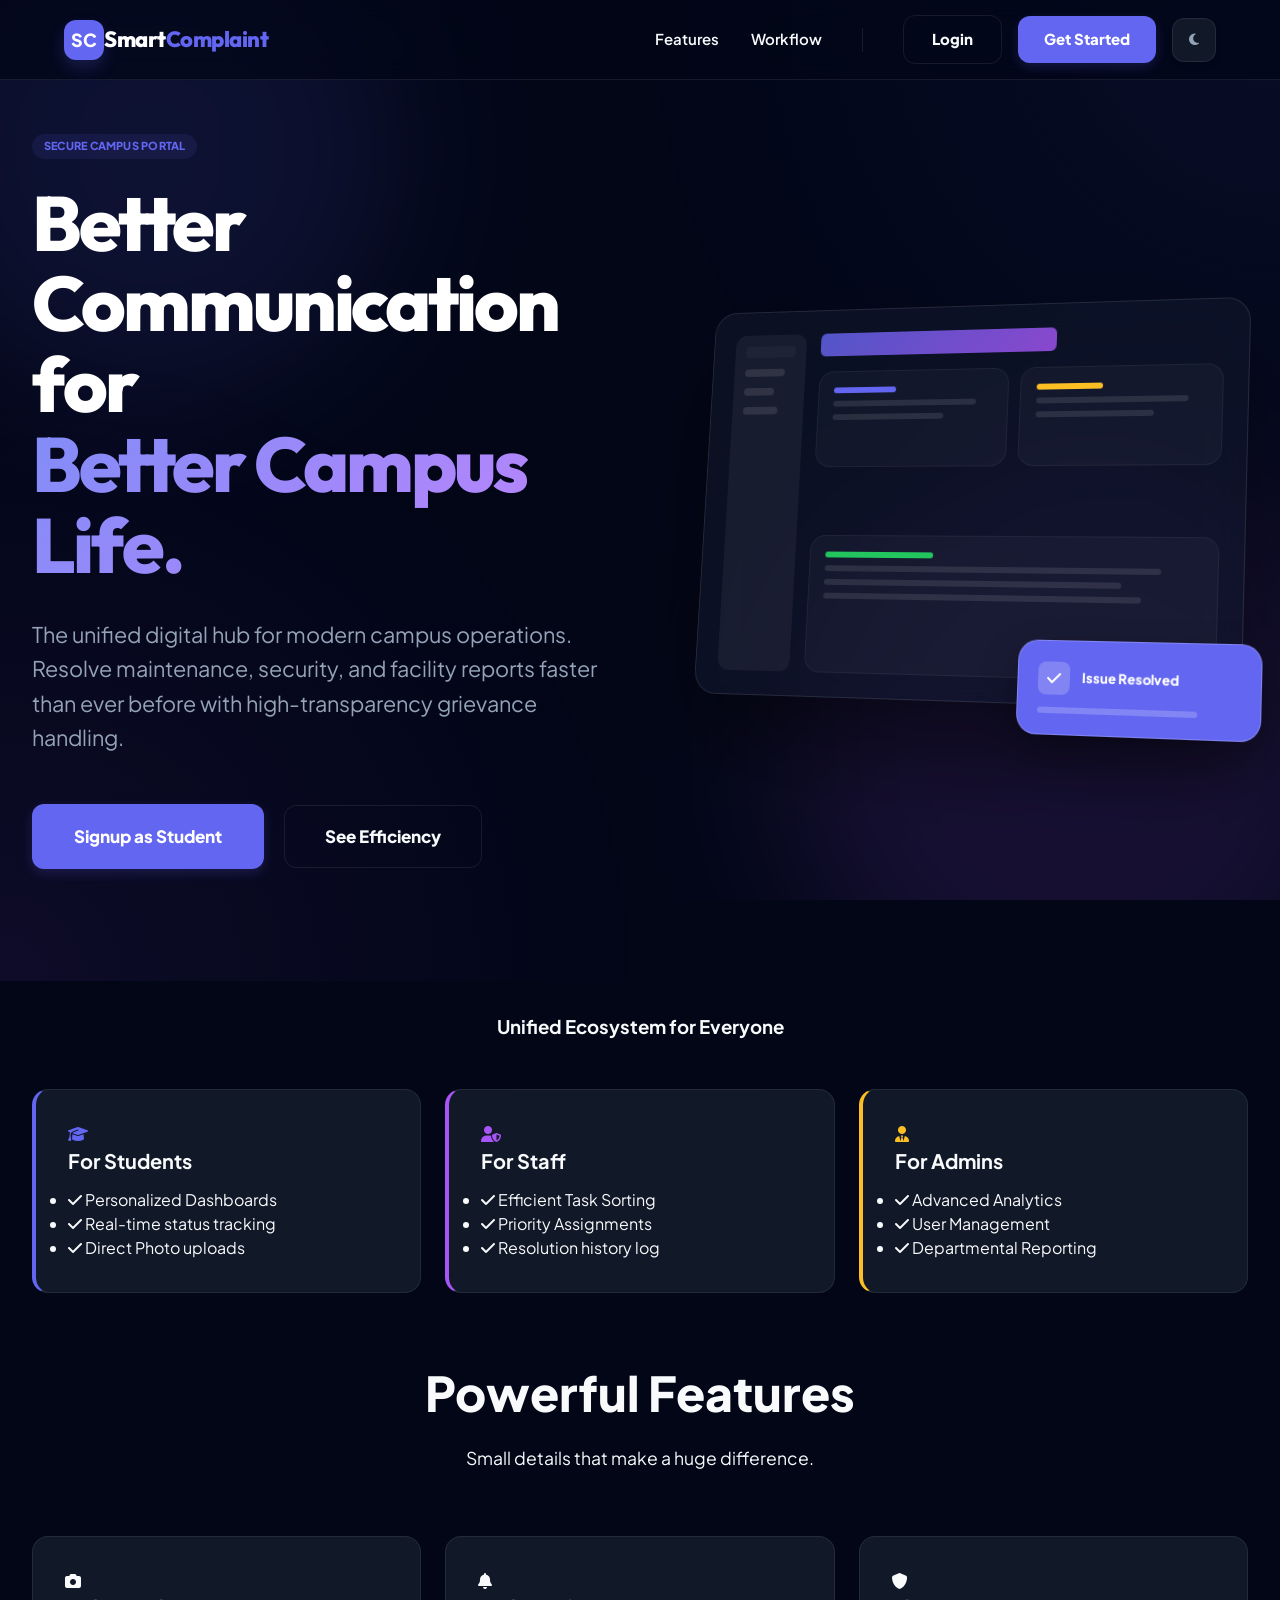
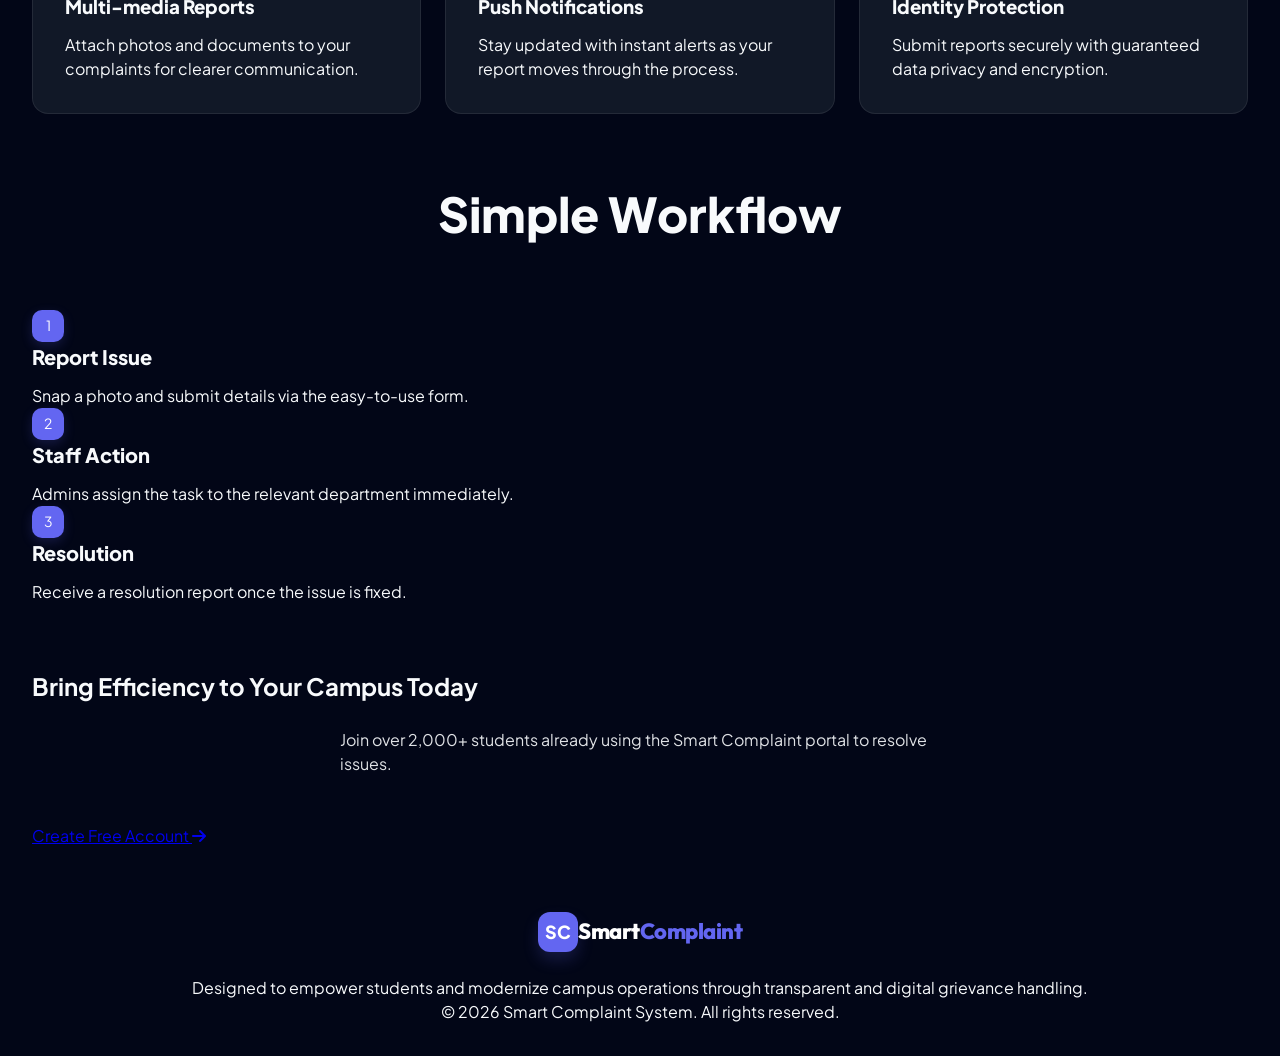
==== commit 043bad99: "Optimize mobile responsiveness and add back button to login page" ====
--- a/index.html
+++ b/index.html
@@ -10,149 +10,8 @@
     <link
         href="https://fonts.googleapis.com/css2?family=Outfit:wght@400;600;800&family=Plus+Jakarta+Sans:wght@400;500;700&display=swap"
         rel="stylesheet">
-    <style>
-        :root {
-            --hero-gradient: linear-gradient(135deg, #6366f1 0%, #a855f7 100%);
-        }
-
-        .navbar {
-            backdrop-filter: blur(12px);
-            background: rgba(15, 23, 42, 0.8);
-            border-bottom: 1px solid var(--border);
-            position: sticky;
-            top: 0;
-            z-index: 1000;
-        }
-
-        .hero-title {
-            font-family: 'Outfit', sans-serif;
-            font-size: clamp(2.8rem, 6vw, 4.2rem);
-            font-weight: 800;
-            line-height: 1.1;
-            margin-bottom: 24px;
-            letter-spacing: -0.02em;
-        }
-
-        .hero-title span {
-            background: var(--hero-gradient);
-            -webkit-background-clip: text;
-            background-clip: text;
-            -webkit-text-fill-color: transparent;
-        }
-
-        .hero-subtitle {
-            font-size: 1.2rem;
-            color: var(--text-muted);
-            max-width: 650px;
-            margin: 0 auto 48px;
-            line-height: 1.6;
-        }
-
-        .feature-card {
-            background: var(--bg-card);
-            border: 1px solid var(--border);
-            border-radius: 24px;
-            padding: 48px 32px;
-            transition: all 0.3s ease;
-            text-align: center;
-        }
-
-        .feature-card:hover {
-            border-color: var(--primary);
-            transform: translateY(-5px);
-            box-shadow: 0 20px 40px rgba(0, 0, 0, 0.2);
-        }
-
-        .feature-icon-box {
-            width: 64px;
-            height: 64px;
-            background: var(--primary-light);
-            color: var(--primary);
-            border-radius: 16px;
-            display: flex;
-            align-items: center;
-            justify-content: center;
-            font-size: 24px;
-            margin: 0 auto 24px;
-        }
-
-        .steps-container {
-            display: grid;
-            grid-template-columns: repeat(auto-fit, minmax(280px, 1fr));
-            gap: 40px;
-            margin-top: 60px;
-        }
-
-        .step-item {
-            position: relative;
-            padding: 32px;
-            background: var(--bg-hover);
-            border-radius: 20px;
-            border: 1px solid var(--border);
-        }
-
-        .step-number {
-            position: absolute;
-            top: -20px;
-            left: 32px;
-            width: 40px;
-            height: 40px;
-            background: var(--primary);
-            color: white;
-            border-radius: 50%;
-            display: flex;
-            align-items: center;
-            justify-content: center;
-            font-weight: 800;
-            box-shadow: 0 4px 12px var(--primary-glow);
-        }
-
-        .cta-box {
-            background: var(--hero-gradient);
-            border-radius: 32px;
-            padding: 80px 40px;
-            text-align: center;
-            color: white;
-            margin-top: 100px;
-            position: relative;
-            overflow: hidden;
-        }
-
-        .cta-box::after {
-            content: '';
-            position: absolute;
-            top: -50%;
-            right: -10%;
-            width: 400px;
-            height: 400px;
-            background: rgba(255, 255, 255, 0.1);
-            border-radius: 50%;
-            z-index: 0;
-        }
-
-        .cta-content {
-            position: relative;
-            z-index: 1;
-        }
-
-        .btn-premium {
-            background: white;
-            color: var(--primary);
-            padding: 16px 40px;
-            border-radius: 14px;
-            font-weight: 800;
-            font-size: 1.1rem;
-            text-decoration: none;
-            display: inline-block;
-            transition: all 0.3s ease;
-            box-shadow: 0 10px 20px rgba(0, 0, 0, 0.1);
-        }
-
-        .btn-premium:hover {
-            transform: translateY(-2px);
-            box-shadow: 0 15px 30px rgba(0, 0, 0, 0.2);
-        }
-    </style>
+    <script src="js/config.js"></script>
+    <script>UI.initTheme();</script>
 </head>
 
 <body>
@@ -165,185 +24,254 @@
 
     <!-- Navigation -->
     <nav class="navbar">
-        <div class="content"
-            style="padding: 0 20px; height: 72px; display: flex; align-items: center; justify-content: space-between; max-width: 1200px; margin: 0 auto;">
-            <div style="display: flex; align-items: center; gap: 12px;">
+        <div class="content flex-between">
+            <div class="flex-center gap-12">
                 <div class="logo-box">SC</div>
                 <span class="logo-text">Smart<span>Complaint</span></span>
             </div>
-            <div style="display: flex; align-items: center; gap: 24px;">
-                <a href="#how-it-works" class="nav-item" style="margin: 0; padding: 0;">How it Works</a>
-                <a href="pages/login-v2.html" class="btn btn-secondary"
-                    style="padding: 10px 24px; height: auto;">Login</a>
-                <a href="pages/login-v2.html?mode=signup" class="btn btn-primary"
-                    style="padding: 10px 24px; height: auto;">Get Started</a>
-            </div>
+
+            <button class="mobile-toggle" id="mobile-toggle">
+                <i class="fa-solid fa-bars"></i>
+            </button>
+
+            <div class="nav-links flex-center gap-32" id="nav-links">
+                <a href="#features" class="nav-item">Features</a>
+                <a href="#how-it-works" class="nav-item">Workflow</a>
+                
+                <!-- Mobile Theme Toggle -->
+                <div class="nav-item mobile-only flex-between" onclick="UI.toggleTheme()" style="cursor: pointer; width: 100%;">
+                    <span>Switch Theme</span>
+                    <i class="fa-solid fa-moon theme-icon-mobile"></i>
+                </div>
+
+                <div class="nav-divider"></div>
+                <div class="nav-actions flex-center gap-16">
+                    <a href="pages/login-v2.html" class="btn btn-secondary">Login</a>
+                    <a href="pages/login-v2.html?mode=signup" class="btn btn-primary" style="padding: 10px 24px;">Get Started</a>
+                    <button class="theme-toggle" onclick="UI.toggleTheme()" id="themeBtn">
+                        <i class="fa-solid fa-moon"></i>
+                    </button>
+                </div>
+            </div>
+
         </div>
     </nav>
 
-    <main class="content" style="max-width: 1200px; margin: 0 auto;">
+    <main>
         <!-- Hero Section -->
-        <section style="padding: 100px 20px; text-align: center;">
-            <div class="badge badge-indigo" style="margin-bottom: 24px; padding: 6px 16px;">SECURE CAMPUS PORTAL</div>
-            <h1 class="hero-title">Better Communication for <br><span>Better Campus Life.</span></h1>
-            <p class="hero-subtitle">
-                The most efficient way to bridge the gap between students and administration. Submit, track, and resolve
-                reports faster than ever before.
-            </p>
-            <div style="display: flex; gap: 16px; justify-content: center; flex-wrap: wrap;">
-                <a href="pages/login-v2.html?mode=signup" class="btn btn-primary"
-                    style="padding: 16px 40px; height: auto; font-size: 1.1rem; border-radius: 14px;">Signup as
-                    Student</a>
-                <a href="pages/login-v2.html" class="btn btn-secondary"
-                    style="padding: 16px 40px; height: auto; font-size: 1.1rem; border-radius: 14px;">View Demo</a>
+        <section class="hero-section">
+            <div class="content">
+                <div class="hero-layout">
+                    <div class="hero-content">
+                        <div class="badge badge-indigo" style="margin-bottom: 24px;">SECURE CAMPUS PORTAL</div>
+                        <h1 class="hero-title">Better Communication for <br><span>Better Campus Life.</span></h1>
+                        <p class="hero-subtitle">
+                            The unified digital hub for modern campus operations. Resolve maintenance, security, and facility reports faster than ever before with high-transparency grievance handling.
+                        </p>
+                        <div class="hero-buttons">
+                            <a href="pages/login-v2.html?mode=signup" class="btn btn-primary btn-hero">Signup as Student</a>
+                            <a href="#how-it-works" class="btn btn-secondary btn-hero">See Efficiency</a>
+                        </div>
+                    </div>
+                    <div class="hero-visual">
+                        <div class="dashboard-mockup">
+                            <div class="mockup-sidebar">
+                                <div class="mockup-item" style="width: 100%; height: 12px; opacity: 0.3;"></div>
+                                <div class="mockup-item" style="width: 80%;"></div>
+                                <div class="mockup-item" style="width: 60%;"></div>
+                                <div class="mockup-item" style="width: 70%;"></div>
+                            </div>
+                            <div class="mockup-main">
+                                <div class="mockup-header"></div>
+                                <div class="mockup-grid">
+                                    <div class="mockup-card">
+                                        <div class="mockup-line" style="width: 40%; background: var(--primary);"></div>
+                                        <div class="mockup-line" style="width: 90%;"></div>
+                                        <div class="mockup-line" style="width: 70%;"></div>
+                                    </div>
+                                    <div class="mockup-card">
+                                        <div class="mockup-line" style="width: 40%; background: var(--accent);"></div>
+                                        <div class="mockup-line" style="width: 90%;"></div>
+                                        <div class="mockup-line" style="width: 70%;"></div>
+                                    </div>
+                                </div>
+                                <div class="mockup-card" style="height: 140px; margin-top: auto;">
+                                    <div class="mockup-line" style="width: 30%; background: var(--success);"></div>
+                                    <div class="mockup-line" style="width: 90%;"></div>
+                                    <div class="mockup-line" style="width: 80%;"></div>
+                                    <div class="mockup-line" style="width: 85%;"></div>
+                                </div>
+                            </div>
+                            <div class="mockup-floating-card">
+                                <div style="display: flex; align-items: center; gap: 12px; margin-bottom: 12px;">
+                                    <div style="width: 32px; height: 32px; border-radius: 8px; background: rgba(255,255,255,0.2); display: flex; align-items: center; justify-content: center;"><i class="fa-solid fa-check"></i></div>
+                                    <span style="font-weight: 800; font-size: 13px;">Issue Resolved</span>
+                                </div>
+                                <div style="height: 6px; width: 80%; background: rgba(255,255,255,0.2); border-radius: 3px;"></div>
+                            </div>
+                        </div>
+                    </div>
+                </div>
             </div>
         </section>
 
 
         <!-- Role Ecosystem Section -->
-        <section style="margin-bottom: 120px;">
-            <div style="text-align: center; margin-bottom: 48px;">
-                <h3 style="font-family: 'Outfit'; font-size: 1.8rem; font-weight: 700;">Unified Ecosystem for Everyone
-                </h3>
-            </div>
-            <div style="display: grid; grid-template-columns: repeat(auto-fit, minmax(280px, 1fr)); gap: 24px;">
-                <div class="card"
-                    style="padding: 32px; border-radius: 20px; transition: transform 0.3s ease; border-left: 4px solid #6366f1;">
-                    <div style="color: #6366f1; font-size: 24px; margin-bottom: 16px;"><i
-                            class="fa-solid fa-graduation-cap"></i></div>
-                    <h4 style="margin-bottom: 12px; font-weight: 700;">For Students</h4>
-                    <ul
-                        style="list-style: none; padding: 0; font-size: 14px; color: var(--text-muted); line-height: 2;">
-                        <li><i class="fa-solid fa-check" style="color: var(--success); margin-right: 8px;"></i>
-                            Personalized Dashboards</li>
-                        <li><i class="fa-solid fa-check" style="color: var(--success); margin-right: 8px;"></i>
-                            Real-time status tracking</li>
-                        <li><i class="fa-solid fa-check" style="color: var(--success); margin-right: 8px;"></i> Direct
-                            Photo uploads</li>
-                    </ul>
-                </div>
-                <div class="card"
-                    style="padding: 32px; border-radius: 20px; transition: transform 0.3s ease; border-left: 4px solid #a855f7;">
-                    <div style="color: #a855f7; font-size: 24px; margin-bottom: 16px;"><i
-                            class="fa-solid fa-user-shield"></i></div>
-                    <h4 style="margin-bottom: 12px; font-weight: 700;">For Staff</h4>
-                    <ul
-                        style="list-style: none; padding: 0; font-size: 14px; color: var(--text-muted); line-height: 2;">
-                        <li><i class="fa-solid fa-check" style="color: var(--success); margin-right: 8px;"></i>
-                            Efficient Task Sorting</li>
-                        <li><i class="fa-solid fa-check" style="color: var(--success); margin-right: 8px;"></i> Priority
-                            Assignments</li>
-                        <li><i class="fa-solid fa-check" style="color: var(--success); margin-right: 8px;"></i>
-                            Resolution history log</li>
-                    </ul>
-                </div>
-                <div class="card"
-                    style="padding: 32px; border-radius: 20px; transition: transform 0.3s ease; border-left: 4px solid #fbbf24;">
-                    <div style="color: #fbbf24; font-size: 24px; margin-bottom: 16px;"><i
-                            class="fa-solid fa-user-tie"></i></div>
-                    <h4 style="margin-bottom: 12px; font-weight: 700;">For Admins</h4>
-                    <ul
-                        style="list-style: none; padding: 0; font-size: 14px; color: var(--text-muted); line-height: 2;">
-                        <li><i class="fa-solid fa-check" style="color: var(--success); margin-right: 8px;"></i> Advanced
-                            Analytics</li>
-                        <li><i class="fa-solid fa-check" style="color: var(--success); margin-right: 8px;"></i> User
-                            Management</li>
-                        <li><i class="fa-solid fa-check" style="color: var(--success); margin-right: 8px;"></i>
-                            Departmental Reporting</li>
-                    </ul>
+        <section class="section-spacing">
+            <div class="content">
+                <div class="text-center" style="margin-bottom: 48px;">
+                    <h3 class="heading-3">Unified Ecosystem for Everyone</h3>
+                </div>
+                <div class="grid-3">
+                    <div class="feature-card role-card" style="border-left: 4px solid #6366f1;">
+                        <div class="feature-icon-box" style="color: #6366f1;"><i class="fa-solid fa-graduation-cap"></i></div>
+                        <h4 style="margin-bottom: 12px; font-weight: 700; font-size: 20px;">For Students</h4>
+                        <ul class="role-list">
+                            <li><i class="fa-solid fa-check"></i> Personalized Dashboards</li>
+                            <li><i class="fa-solid fa-check"></i> Real-time status tracking</li>
+                            <li><i class="fa-solid fa-check"></i> Direct Photo uploads</li>
+                        </ul>
+                    </div>
+                    <div class="feature-card role-card" style="border-left: 4px solid #a855f7;">
+                        <div class="feature-icon-box" style="color: #a855f7;"><i class="fa-solid fa-user-shield"></i></div>
+                        <h4 style="margin-bottom: 12px; font-weight: 700; font-size: 20px;">For Staff</h4>
+                        <ul class="role-list">
+                            <li><i class="fa-solid fa-check"></i> Efficient Task Sorting</li>
+                            <li><i class="fa-solid fa-check"></i> Priority Assignments</li>
+                            <li><i class="fa-solid fa-check"></i> Resolution history log</li>
+                        </ul>
+                    </div>
+                    <div class="feature-card role-card" style="border-left: 4px solid #fbbf24;">
+                        <div class="feature-icon-box" style="color: #fbbf24;"><i class="fa-solid fa-user-tie"></i></div>
+                        <h4 style="margin-bottom: 12px; font-weight: 700; font-size: 20px;">For Admins</h4>
+                        <ul class="role-list">
+                            <li><i class="fa-solid fa-check"></i> Advanced Analytics</li>
+                            <li><i class="fa-solid fa-check"></i> User Management</li>
+                            <li><i class="fa-solid fa-check"></i> Departmental Reporting</li>
+                        </ul>
+                    </div>
                 </div>
             </div>
         </section>
 
         <!-- Features -->
-        <section id="features" style="padding: 40px 0;">
-            <div style="text-align: center; margin-bottom: 64px;">
-                <h2 style="font-family: 'Outfit'; font-size: 2.5rem; font-weight: 800;">Powerful Features</h2>
-                <p style="color: var(--text-muted);">Small details that make a huge difference.</p>
-            </div>
-            <div class="features"
-                style="display: grid; grid-template-columns: repeat(auto-fit, minmax(300px, 1fr)); gap: 32px;">
-                <div class="feature-card">
-                    <div class="feature-icon-box"><i class="fa-solid fa-camera"></i></div>
-                    <h3>Multi-media Reports</h3>
-                    <p style="color: var(--text-muted);">Attach photos and documents to your complaints for clearer
-                        communication.</p>
-                </div>
-                <div class="feature-card">
-                    <div class="feature-icon-box"><i class="fa-solid fa-bell"></i></div>
-                    <h3>Push Notifications</h3>
-                    <p style="color: var(--text-muted);">Stay updated with instant alerts as your report moves through
-                        the process.</p>
-                </div>
-                <div class="feature-card">
-                    <div class="feature-icon-box"><i class="fa-solid fa-shield"></i></div>
-                    <h3>Identity Protection</h3>
-                    <p style="color: var(--text-muted);">Submit reports securely with guaranteed data privacy and
-                        encryption.</p>
+        <section id="features" class="section-spacing">
+            <div class="content">
+                <div class="text-center" style="margin-bottom: 64px;">
+                    <h2 class="heading-2" style="font-size: clamp(2rem, 4vw, 3rem); font-weight: 800; margin-bottom: 16px;">Powerful Features</h2>
+                    <p class="text-muted" style="font-size: 1.1rem;">Small details that make a huge difference.</p>
+                </div>
+                <div class="grid-3">
+                    <div class="feature-card">
+                        <div class="feature-icon-box"><i class="fa-solid fa-camera"></i></div>
+                        <h3 style="font-weight: 800; margin-bottom: 12px;">Multi-media Reports</h3>
+                        <p class="text-muted">Attach photos and documents to your complaints for clearer
+                            communication.</p>
+                    </div>
+                    <div class="feature-card">
+                        <div class="feature-icon-box"><i class="fa-solid fa-bell"></i></div>
+                        <h3 style="font-weight: 800; margin-bottom: 12px;">Push Notifications</h3>
+                        <p class="text-muted">Stay updated with instant alerts as your report moves through
+                            the process.</p>
+                    </div>
+                    <div class="feature-card">
+                        <div class="feature-icon-box"><i class="fa-solid fa-shield"></i></div>
+                        <h3 style="font-weight: 800; margin-bottom: 12px;">Identity Protection</h3>
+                        <p class="text-muted">Submit reports securely with guaranteed data privacy and
+                            encryption.</p>
+                    </div>
                 </div>
             </div>
         </section>
 
         <!-- Steps -->
-        <section id="how-it-works" style="padding: 100px 0;">
-            <div style="text-align: center; margin-bottom: 40px;">
-                <h2 style="font-family: 'Outfit'; font-size: 2.5rem; font-weight: 800;">Simple Workflow</h2>
-            </div>
-            <div class="steps-container">
-                <div class="step-item">
-                    <div class="step-number">1</div>
-                    <h4 style="margin-bottom: 12px; font-weight: 700;">Report Issue</h4>
-                    <p style="font-size: 0.95rem; color: var(--text-muted);">Snap a photo and submit details via the
-                        easy-to-use form.</p>
-                </div>
-                <div class="step-item">
-                    <div class="step-number">2</div>
-                    <h4 style="margin-bottom: 12px; font-weight: 700;">Staff Action</h4>
-                    <p style="font-size: 0.95rem; color: var(--text-muted);">Admins assign the task to the relevant
-                        department immediately.</p>
-                </div>
-                <div class="step-item">
-                    <div class="step-number">3</div>
-                    <h4 style="margin-bottom: 12px; font-weight: 700;">Resolution</h4>
-                    <p style="font-size: 0.95rem; color: var(--text-muted);">Receive a resolution report once the issue
-                        is fixed.</p>
+        <section id="how-it-works" class="section-spacing">
+            <div class="content">
+                <div class="text-center" style="margin-bottom: 60px;">
+                    <h2 class="heading-2" style="font-size: clamp(2rem, 4vw, 3rem); font-weight: 800;">Simple Workflow</h2>
+                </div>
+                <div class="steps-container">
+                    <div class="step-item">
+                        <div class="step-number">1</div>
+                        <h4 style="margin-bottom: 12px; font-weight: 800; font-size: 20px;">Report Issue</h4>
+                        <p class="text-muted">Snap a photo and submit details via the
+                            easy-to-use form.</p>
+                    </div>
+                    <div class="step-item">
+                        <div class="step-number">2</div>
+                        <h4 style="margin-bottom: 12px; font-weight: 800; font-size: 20px;">Staff Action</h4>
+                        <p class="text-muted">Admins assign the task to the relevant
+                            department immediately.</p>
+                    </div>
+                    <div class="step-item">
+                        <div class="step-number">3</div>
+                        <h4 style="margin-bottom: 12px; font-weight: 800; font-size: 20px;">Resolution</h4>
+                        <p class="text-muted">Receive a resolution report once the issue
+                            is fixed.</p>
+                    </div>
                 </div>
             </div>
         </section>
 
         <!-- Final CTA Box -->
-        <section class="cta-box">
-            <div class="cta-content">
-                <h2 style="font-size: 2.5rem; font-weight: 800; margin-bottom: 16px;">Bring Efficiency to Your Campus
-                    Today</h2>
-                <p
-                    style="font-size: 1.1rem; opacity: 0.9; margin-bottom: 40px; max-width: 600px; margin-left: auto; margin-right: auto;">
-                    Join over 2,000+ students already using the Smart Complaint portal to resolve issues.
-                </p>
-                <a href="pages/login-v2.html?mode=signup" class="btn-premium">Create Free Account <i
-                        class="fa-solid fa-arrow-right" style="margin-left: 10px;"></i></a>
+        <section class="content">
+            <div class="cta-box">
+                <div class="cta-content">
+                    <h2 class="heading-2" style="margin-bottom: 24px;">Bring Efficiency to Your Campus Today</h2>
+                    <p class="text-lg" style="margin-bottom: 48px; max-width: 600px; margin-left: auto; margin-right: auto; opacity: 0.9;">
+                        Join over 2,000+ students already using the Smart Complaint portal to resolve issues.
+                    </p>
+                    <a href="pages/login-v2.html?mode=signup" class="btn-premium">Create Free Account <i class="fa-solid fa-arrow-right"></i></a>
+                </div>
             </div>
         </section>
     </main>
 
-    <footer
-        style="margin-top: 120px; padding: 60px 20px; border-top: 1px solid var(--border); background: var(--bg-sidebar);">
-        <div
-            style="max-width: 1200px; margin: 0 auto; display: flex; flex-direction: column; align-items: center; text-align: center;">
-            <div style="display: flex; align-items: center; gap: 12px; margin-bottom: 24px;">
+    <footer class="footer">
+        <div class="content flex-col-center text-center">
+            <div class="flex-center gap-12" style="margin-bottom: 24px;">
                 <div class="logo-box">SC</div>
                 <span class="logo-text">Smart<span>Complaint</span></span>
             </div>
-            <p style="color: var(--text-muted); max-width: 500px; line-height: 1.6; font-size: 14px;">
+            <p class="text-muted footer-text">
                 Designed to empower students and modernize campus operations through transparent and digital grievance
                 handling.
             </p>
-            <div style="margin-top: 48px; font-size: 13px; color: var(--text-muted); opacity: 0.7;">
+            <div class="footer-copyright">
                 &copy; 2026 Smart Complaint System. All rights reserved.
             </div>
         </div>
     </footer>
 
+    <script>
+        // Initialize on load
+        document.addEventListener('DOMContentLoaded', () => {
+            // Mobile Menu Logic
+            const menuBtn = document.getElementById("mobile-toggle");
+            const navLinks = document.getElementById("nav-links");
+
+            menuBtn?.addEventListener("click", () => {
+                navLinks.classList.toggle("active");
+                const icon = menuBtn.querySelector("i");
+                if (icon) {
+                    icon.classList.toggle("fa-bars");
+                    icon.classList.toggle("fa-times");
+                }
+            });
+
+            // Auto-close on link click
+            document.querySelectorAll(".nav-item, .nav-links .btn").forEach(link => {
+                link.addEventListener("click", () => {
+                    navLinks.classList.remove("active");
+                    const icon = menuBtn?.querySelector("i");
+                    if (icon) {
+                        icon.classList.add("fa-bars");
+                        icon.classList.remove("fa-times");
+                    }
+                });
+            });
+        });
+    </script>
 </body>
 
 </html>
--- a/css/style.css
+++ b/css/style.css
@@ -4,6 +4,7 @@
 :root {
     /* --- Universal Design System (Indigo / Slate) --- */
     --bg-main: #f8fafc;
+    --bg-main-rgb: 248, 250, 252;
     --bg-sidebar: #ffffff;
     --bg-card: #ffffff;
     --bg-input: #ffffff;
@@ -45,10 +46,14 @@
     --shadow-md: 0 4px 6px -1px rgb(0 0 0 / 0.1);
     --shadow-lg: 0 10px 15px -3px rgb(0 0 0 / 0.1);
     --shadow-xl: 0 25px 50px -12px rgba(0, 0, 0, 0.1);
+
+    /* Landing Page Specific */
+    --hero-gradient: linear-gradient(135deg, #6366f1 0%, #a855f7 100%);
 }
 
 [data-theme="dark"] {
     --bg-main: #020617;
+    --bg-main-rgb: 2, 6, 23;
     --bg-sidebar: #0f172a;
     --bg-card: #111827;
     --bg-input: #1e293b;
@@ -82,72 +87,103 @@
     min-height: 100vh;
     overflow-x: hidden;
     transition: background-color 0.4s ease, color 0.4s ease;
+    animation: pageFadeIn 0.4s ease-out;
+}
+
+@keyframes pageFadeIn {
+    from {
+        opacity: 0;
+        transform: translateY(5px);
+    }
+
+    to {
+        opacity: 1;
+        transform: translateY(0);
+    }
 }
 
 a {
     transition: var(--transition);
+}
+
+/* --- Responsive Grid Controllers --- */
+.responsive-grid-2 {
+    display: grid;
+    grid-template-columns: 1.2fr 0.8fr;
+    gap: 32px;
+}
+
+.responsive-grid-split {
+    display: grid;
+    grid-template-columns: 1.2fr 1fr;
+    gap: 24px;
+}
+
+@media (max-width: 1024px) {
+
+    .responsive-grid-2,
+    .responsive-grid-split {
+        grid-template-columns: 1fr;
+    }
 }
 
 /* --- Layout Components --- */
 .sidebar {
     width: var(--sidebar-width);
     background-color: var(--bg-sidebar);
-    height: calc(100vh - 32px);
+    height: 100vh;
     position: fixed;
-    left: 16px;
-    top: 16px;
+    left: 0;
+    top: 0;
     z-index: 100;
     display: flex;
     flex-direction: column;
-    transition: all var(--transition);
-    border-radius: 24px;
-    box-shadow: 0 10px 40px rgba(0, 0, 0, 0.2);
-    border: 1px solid var(--border);
-}
-
-[data-theme="dark"] .sidebar {
-    box-shadow: 0 20px 60px rgba(0, 0, 0, 0.5);
-    border: 1px solid rgba(255, 255, 255, 0.05);
+    border-right: 1px solid var(--border);
+    transition: var(--transition);
 }
 
 .sidebar-header {
-    height: var(--navbar-height);
-    display: flex;
-    align-items: center;
+    height: 100px;
     padding: 0 24px;
+    display: flex;
+    align-items: center;
     border-bottom: 1px solid var(--border);
 }
 
-.logo-box {
-    width: 40px;
-    height: 40px;
+.logo {
+    display: flex;
+    align-items: center;
+    gap: 12px;
+    height: 100%;
+}
+
+.logo-icon-box {
+    width: 38px;
+    height: 38px;
     background: var(--primary);
     border-radius: 10px;
     display: flex;
     align-items: center;
     justify-content: center;
     color: white;
+    font-size: 18px;
+    box-shadow: 0 4px 12px var(--primary-glow);
+}
+
+.logo-text {
+    font-family: 'Outfit', sans-serif;
+    font-size: 20px;
     font-weight: 800;
-    flex-shrink: 0;
-}
-
-/* Specific Larger logo for Landing/Hero */
-.hero-section .logo-box,
-.hero .logo-box {
-    width: 64px;
-    height: 64px;
-    margin-bottom: 32px;
-    border-radius: 16px;
-    font-size: 24px;
-    background: white;
+    color: var(--text-strong);
+    letter-spacing: -0.5px;
+}
+
+.logo-text span {
     color: var(--primary);
 }
 
-.logo-text {
-    font-weight: 800;
-    font-size: 18px;
-    letter-spacing: -0.02em;
-    color: var(--text-strong);
+.logo i {
+    color: var(--primary);
 }
 
 .sidebar-nav {
@@ -156,7 +192,8 @@
     overflow-y: auto;
 }
 
-.nav-item {
+.sidebar-nav .nav-item {
+    width: calc(100% - 24px);
     display: flex;
     align-items: center;
     padding: 14px 20px;
@@ -164,48 +201,90 @@
     text-decoration: none;
     font-size: 14px;
     font-weight: 600;
-    border-radius: 16px;
+    border-radius: 14px;
     margin: 4px 12px;
     transition: var(--transition);
     gap: 12px;
+    background: transparent;
+    border: none;
     cursor: pointer;
-    border: none;
-    background: transparent;
-}
-
-.nav-item i,
-.nav-item svg,
-.logo-box+i,
-.logo-box+span {
-    margin-left: 12px;
-}
-
-.nav-item:hover {
+    text-align: left;
+    outline: none;
+    white-space: nowrap;
+    overflow: hidden;
+}
+
+.sidebar-nav .nav-item i {
+    font-size: 18px;
+    color: var(--text-muted);
+    transition: var(--transition);
+    width: 20px;
+    text-align: center;
+}
+
+.sidebar-nav .nav-item:hover {
     background: var(--bg-hover);
-    color: var(--primary);
-    transform: translateX(4px);
-}
-
-.nav-item.active {
-    background: var(--primary-light);
-    color: var(--primary);
-    box-shadow: inset 0 0 0 1px rgba(99, 102, 241, 0.2);
-}
-
-.logout-box {
-    padding: 20px 12px;
+    color: var(--text-strong);
+}
+
+.sidebar-nav .nav-item.active {
+    background: var(--primary);
+    color: white !important;
+    box-shadow: 0 8px 20px var(--primary-glow);
+}
+
+.sidebar-nav .nav-item.active i {
+    color: white !important;
+}
+
+.sidebar-footer {
+    padding: 24px;
     border-top: 1px solid var(--border);
 }
 
-.nav-logout {
-    color: var(--danger) !important;
+.profile-card {
+    padding: 16px;
+    background: var(--bg-hover);
+    border-radius: 16px;
+    margin-top: 8px;
+}
+
+.profile-card-top {
+    display: flex;
+    align-items: center;
+    gap: 12px;
+    margin-bottom: 12px;
+}
+
+.avatar {
+    width: 40px;
+    height: 40px;
+    border-radius: 50%;
+    background: var(--primary);
+    color: white;
+    display: flex;
+    align-items: center;
+    justify-content: center;
     font-weight: 700;
 }
 
-.nav-logout:hover {
-    background: rgba(239, 68, 68, 0.1) !important;
-    color: #ff4d4d !important;
-}
+.profile-details {
+    display: flex;
+    flex-direction: column;
+}
+
+.profile-details label {
+    font-weight: 700;
+    font-size: 14px;
+    color: var(--text-strong);
+    display: block;
+}
+
+.profile-details span {
+    font-size: 12px;
+    color: var(--text-muted);
+}
+
 
 /* Main Content Area */
 .main-wrapper,
@@ -227,10 +306,10 @@
     display: flex;
     align-items: center;
     justify-content: space-between;
-    padding: 16px 32px;
+    padding: 24px 32px;
     background: transparent;
     border-bottom: none;
-    margin-bottom: 24px;
+    margin-bottom: 32px;
 }
 
 .header-left .view-title {
@@ -239,6 +318,12 @@
     font-weight: 800;
     color: var(--text-strong);
     letter-spacing: -0.02em;
+}
+
+.titles-wrapper {
+    display: flex;
+    flex-direction: column;
+    margin-left: 14px;
 }
 
 .header-left .view-subtitle {
@@ -401,6 +486,55 @@
 .stat-value {
     font-size: 28px;
     font-weight: 800;
+    color: var(--text-strong);
+}
+
+/* Premium Dashboard Stats */
+.premium-stat-card {
+    background: var(--bg-card);
+    border: 1px solid var(--border);
+    border-radius: 20px;
+    padding: 24px;
+    display: flex;
+    align-items: center;
+    gap: 20px;
+    transition: all 0.3s cubic-bezier(0.4, 0, 0.2, 1);
+}
+
+.premium-stat-card:hover {
+    transform: translateY(-4px);
+    border-color: var(--primary);
+    box-shadow: var(--shadow-lg);
+}
+
+.stat-icon {
+    width: 56px;
+    height: 56px;
+    border-radius: 14px;
+    display: flex;
+    align-items: center;
+    justify-content: center;
+    font-size: 22px;
+    flex-shrink: 0;
+}
+
+.stat-info {
+    display: flex;
+    flex-direction: column;
+}
+
+.stat-info label {
+    font-size: 13px;
+    font-weight: 700;
+    color: var(--text-muted);
+    text-transform: uppercase;
+    letter-spacing: 0.05em;
+}
+
+.stat-info h2 {
+    font-size: 30px;
+    font-weight: 800;
+    margin-top: 4px;
     color: var(--text-strong);
 }
 
@@ -491,15 +625,17 @@
     white-space: nowrap;
 }
 
-.btn-primary,
-.btn-submit,
-.auth-submit-btn {
+.btn-primary {
     background: var(--primary);
     color: white !important;
+    box-shadow: 0 4px 12px var(--primary-glow);
+}
+
+.auth-submit-btn,
+.btn-submit,
+.btn-form {
     width: 100%;
-    /* Forms use full width */
     height: 52px;
-    box-shadow: 0 4px 12px var(--primary-glow);
 }
 
 .btn-primary:hover,
@@ -703,7 +839,7 @@
 }
 
 [data-theme="dark"] .blob {
-    opacity: 0.25;
+    opacity: 0.12;
 }
 
 .blob-1 {
@@ -946,24 +1082,20 @@
     text-decoration: underline;
 }
 
-/* Theme Toggle Positioning for Auth */
-.auth-wrapper .theme-toggle,
-.auth-card .theme-toggle,
-#authCard~.theme-toggle {
+/* Theme Toggle Alignment for Auth Page */
+#themeToggle {
     position: fixed;
-    top: 32px;
+    top: 24px;
     right: 32px;
     z-index: 1000;
 }
 
-.top-nav .theme-toggle {
-    position: relative;
-    top: 0;
-    right: 0;
-    z-index: 10;
-}
-
-.theme-toggle {
+/* Back Button Alignment */
+.auth-back-btn {
+    position: fixed;
+    top: 24px;
+    left: 32px;
+    z-index: 1000;
     width: 44px;
     height: 44px;
     border-radius: 12px;
@@ -977,14 +1109,105 @@
     backdrop-filter: blur(10px);
     box-shadow: var(--shadow-md);
     transition: var(--transition);
+    text-decoration: none;
+}
+
+
+.auth-back-btn:hover {
+    color: var(--primary);
+    border-color: var(--primary);
+    background: var(--bg-hover);
+    transform: translateX(-4px);
+}
+
+
+
+.top-nav .theme-toggle {
+    position: relative;
+    top: 0;
+    right: 0;
+    z-index: 10;
+}
+
+.theme-toggle,
+.refresh-btn {
+    width: 44px;
+    height: 44px;
+    border-radius: 12px;
+    background: var(--bg-card);
+    border: 1px solid var(--border);
+    color: var(--text-muted);
+    display: flex;
+    align-items: center;
+    justify-content: center;
+    cursor: pointer;
+    backdrop-filter: blur(10px);
+    box-shadow: var(--shadow-md);
+    transition: var(--transition);
 }
 
 .theme-toggle:hover,
+.refresh-btn:hover,
 #themeToggle:hover {
     color: var(--primary);
-    transform: rotate(45deg);
+    transform: none;
     border-color: var(--primary);
     box-shadow: 0 0 15px var(--primary-light);
+}
+
+/* --- QUICK ACTIONS --- */
+.quick-action-btn {
+    width: 40px;
+    height: 40px;
+    border-radius: 12px;
+    display: flex;
+    align-items: center;
+    justify-content: center;
+    cursor: pointer;
+    transition: all 0.2s cubic-bezier(0.4, 0, 0.2, 1);
+    border: 1.5px solid var(--border);
+    position: relative;
+    background: var(--bg-card);
+    color: var(--text-muted);
+}
+
+.quick-action-btn:hover {
+    transform: translateY(-2px);
+    background: var(--bg-hover);
+    border-color: var(--primary);
+    color: var(--primary);
+}
+
+.quick-action-btn.primary {
+    background: var(--primary);
+    border: none;
+    color: white;
+    box-shadow: 0 4px 12px rgba(99, 102, 241, 0.3);
+}
+
+.back-btn {
+    display: none;
+    align-items: center;
+    justify-content: center;
+    background: var(--bg-card);
+    border: 1.5px solid var(--border);
+    border-radius: 12px;
+    width: 40px;
+    height: 40px;
+    color: var(--primary);
+    cursor: pointer;
+    transition: all 0.2s;
+    flex-shrink: 0;
+}
+
+.back-btn:hover {
+    background: var(--bg-hover);
+    border-color: var(--primary);
+    transform: translateY(-1px);
+}
+
+.sidebar-mobile-extras {
+    display: none;
 }
 
 @keyframes fadeIn {
@@ -1274,55 +1497,74 @@
     cursor: not-allowed;
 }
 
-/* Responsive */
+/* Responsive Adjustments & Overlay */
+.sidebar-overlay {
+    display: none;
+    position: fixed;
+    top: 0;
+    left: 0;
+    width: 100vw;
+    height: 100vh;
+    background: rgba(0, 0, 0, 0.5);
+    backdrop-filter: blur(4px);
+    z-index: 1000;
+    opacity: 0;
+    transition: opacity 0.3s ease;
+}
+
+.sidebar-overlay.active {
+    display: block;
+    opacity: 1;
+}
+
+/* End of desktop styles, media queries moved to bottom for single authority */
+
 @media (max-width: 1024px) {
-    .sidebar {
-        transform: translateX(-100%);
-        width: 260px;
-        /* Reset width to fixed value for active state */
-    }
-
-    .sidebar.active {
-        transform: translateX(0);
-    }
-
-    .main-wrapper,
-    .main-content {
-        margin-left: 0;
-        width: 100%;
-    }
-
-    .navbar,
-    .top-navbar {
-        padding: 0 20px;
-    }
-}
-
-@media (max-width: 768px) {
-    .hero h1 {
-        font-size: 40px;
-    }
-
-    .stats-grid {
-        grid-template-columns: 1fr;
-    }
-
-    .auth-card {
-        flex-direction: column;
-        height: auto;
-        min-height: auto;
-    }
-
-    .overlay-container {
-        display: none;
-    }
-
-    .form-panel {
-        padding: 32px 20px;
-    }
-
-    .content {
-        padding: 20px;
+    #sidebar-theme-toggle {
+        width: 48px;
+        height: 48px;
+        font-size: 18px;
+        margin: 0 !important;
+        background: var(--bg-card);
+        border: 2px solid var(--border);
+        border-radius: 14px;
+        display: flex;
+        align-items: center;
+        justify-content: center;
+        cursor: pointer;
+        color: var(--primary);
+        box-shadow: 0 8px 20px rgba(0, 0, 0, 0.15);
+        flex-shrink: 0;
+    }
+
+    .table-container {
+        overflow-x: auto !important;
+        white-space: nowrap;
+    }
+
+    /* Assign Modal Responsive */
+    #assign-modal .card {
+        width: 95vw !important;
+        height: 90vh !important;
+        max-height: 90vh !important;
+        border-radius: 16px !important;
+    }
+
+    #assign-modal .card>div:nth-child(2) {
+        display: flex !important;
+        flex-direction: column !important;
+        overflow-y: auto !important;
+    }
+
+    #assign-modal .card>div:nth-child(2)>div {
+        border-right: none !important;
+        padding: 24px 16px !important;
+        overflow: visible !important;
+    }
+
+    #assign-staff-list {
+        max-height: 400px;
+        overflow-y: auto;
     }
 }
 
@@ -1368,22 +1610,34 @@
     display: none;
     position: fixed;
     top: 20px;
-    left: 20px;
+    right: 24px;
+    left: auto;
     z-index: 1001;
-    background: var(--primary);
-    color: white;
-    border: none;
+    background: var(--bg-card);
+    color: var(--text-main);
+    border: 1px solid var(--border);
     width: 44px;
     height: 44px;
     border-radius: 12px;
     font-size: 20px;
     cursor: pointer;
-    box-shadow: var(--shadow-md);
+    box-shadow: var(--shadow-sm);
+    transition: var(--transition);
+}
+
+.menu-toggle:hover {
+    background: var(--primary);
+    color: white;
 }
 
 @media (max-width: 1024px) {
     .menu-toggle {
-        display: block;
+        display: flex;
+        align-items: center;
+        justify-content: center;
+        position: relative !important;
+        top: auto !important;
+        right: auto !important;
     }
 }
 
@@ -1530,15 +1784,16 @@
 }
 
 .premium-stat-card {
-    background: var(--bg-sidebar);
+    background: var(--bg-card);
     border: 1px solid var(--border);
-    border-radius: 20px;
+    border-radius: 24px;
     padding: 24px 28px;
     display: flex;
     align-items: center;
     gap: 20px;
     transition: var(--transition);
     height: 110px;
+    box-shadow: var(--shadow-sm);
 }
 
 .premium-stat-card:hover {
@@ -1609,6 +1864,41 @@
     color: var(--text-strong);
     margin: 0 0 24px 0;
     font-family: 'Outfit', sans-serif;
+}
+
+/* --- GLOBAL LOGO SYSTEM --- */
+/* Global Logo System merged into base styles above */
+
+.brand-logo {
+    display: flex;
+    align-items: center;
+    gap: 12px;
+}
+
+.logo-icon {
+    width: 44px;
+    height: 44px;
+    background: var(--primary);
+    border-radius: 12px;
+    display: flex;
+    align-items: center;
+    justify-content: center;
+    color: white;
+    font-weight: 800;
+    font-size: 18px;
+    box-shadow: 0 4px 12px rgba(99, 102, 241, 0.3);
+}
+
+.logo-text {
+    font-family: 'Outfit', sans-serif;
+    font-size: 19px;
+    font-weight: 800;
+    color: var(--text-strong);
+    letter-spacing: -0.5px;
+}
+
+.logo-text span {
+    color: var(--primary);
 }
 
 .avatar-wrapper {
@@ -2014,13 +2304,99 @@
     box-shadow: 0 20px 40px rgba(99, 102, 241, 0.3);
 }
 
-.submit-btn-premium:hover {
-    transform: translateY(-4px) scale(1.02);
-    box-shadow: 0 30px 60px rgba(99, 102, 241, 0.4);
-}
-
 .submit-btn-premium:active {
     transform: scale(0.98);
+}
+
+/* Premium Dashboard Stats */
+.premium-stat-card {
+    background: var(--bg-card);
+    border: 1px solid var(--border);
+    border-radius: 20px;
+    padding: 24px;
+    display: flex;
+    align-items: center;
+    gap: 20px;
+    transition: all 0.3s cubic-bezier(0.4, 0, 0.2, 1);
+}
+
+.premium-stat-card:hover {
+    transform: translateY(-4px);
+    border-color: var(--primary);
+    box-shadow: var(--shadow-lg);
+}
+
+.stat-icon {
+    width: 56px;
+    height: 56px;
+    border-radius: 14px;
+    display: flex;
+    align-items: center;
+    justify-content: center;
+    font-size: 22px;
+    flex-shrink: 0;
+}
+
+.stat-info {
+    display: flex;
+    flex-direction: column;
+}
+
+.stat-info label {
+    font-size: 13px;
+    font-weight: 700;
+    color: var(--text-muted);
+    text-transform: uppercase;
+    letter-spacing: 0.05em;
+}
+
+.stat-info h2 {
+    font-size: 30px;
+    font-weight: 800;
+    margin-top: 4px;
+    color: var(--text-strong);
+}
+
+/* Utility Classes */
+.flex-center {
+    display: flex;
+    align-items: center;
+    justify-content: center;
+}
+
+.flex-between {
+    display: flex;
+    align-items: center;
+    justify-content: space-between;
+}
+
+.grid-3 {
+    display: grid;
+    grid-template-columns: repeat(auto-fit, minmax(280px, 1fr));
+    gap: 24px;
+}
+
+.m-auto { margin: 0 auto; }
+.text-center { text-align: center; }
+.w-full { width: 100%; }
+
+.mobile-only {
+    display: none !important;
+}
+
+
+.hidden-mobile {
+    display: block;
+}
+
+@media (max-width: 768px) {
+    .hidden-mobile {
+        display: none !important;
+    }
+
+    .grid-3 {
+        grid-template-columns: 1fr;
+    }
 }
 
 /* Info Box */
@@ -2046,19 +2422,920 @@
     color: var(--primary);
 }
 
-/* Mobile Responsive Adjustments */
+/* Mobile Responsive Adjustments Addressed Globally in max-width: 768px block */
+/* Clean Desktop Styles */
+
 @media (max-width: 768px) {
-    .form-card {
-        padding: 32px 20px;
-        margin: 16px;
+    /* 2. Admin & Student Dashboard Fixes */
+    .main-wrapper,
+    .main-content {
+        margin-left: 0 !important;
+        width: 100% !important;
+        padding: 60px 0 32px 0 !important;
+    }
+
+    .top-nav {
+        padding: 12px 20px !important;
+        background: var(--bg-main) !important;
+        position: fixed;
+        top: 0;
+        width: 100%;
+        height: 64px;
+        display: flex;
+        align-items: center;
+        z-index: 900;
+        border-bottom: 1px solid var(--border);
+    }
+
+    .view-title {
+        margin: 0 !important;
+        font-size: 20px !important;
+    }
+
+    .stats-grid,
+    .admin-stats-grid {
+        grid-template-columns: 1fr !important;
+        padding: 0 10px;
+    }
+
+    .table-header {
+        flex-direction: column;
+        align-items: flex-start !important;
+        gap: 16px !important;
+        padding: 20px !important;
+    }
+
+    #filter-slot {
+        width: 100%;
+    }
+
+    #filter-slot .btn,
+    #filter-slot select {
+        width: 100% !important;
+    }
+
+    /* 3. Auth Page Optimization */
+    .auth-card,
+    .auth-wrapper {
+        width: 90% !important;
+        height: auto !important;
+        min-height: auto !important;
+        position: relative !important;
+        top: 0 !important;
+        left: 0 !important;
+        transform: none !important;
+        margin: 100px auto 40px !important; /* Increased margin-top to avoid button touching */
+        border-radius: 28px !important;
+        display: block !important;
+        overflow: visible !important;
+    }
+
+
+    .form-panel {
+        padding: 40px 24px !important;
+        width: 100% !important;
+        transform: none !important;
+        opacity: 1 !important;
+        filter: none !important;
+        display: none;
+        transition: none !important;
+    }
+
+    /* Use simple display toggle for mobile instead of complex transforms */
+    .auth-card:not(.signup-mode) .login-view {
+        display: block !important;
+    }
+
+    .auth-card.signup-mode .signup-view {
+        display: block !important;
+    }
+
+    .overlay-container,
+    .hero-section-auth {
+        display: none !important;
+    }
+}
+
+/* --- Landing Page Premium Styles --- */
+.navbar {
+    position: fixed;
+    top: 0;
+    left: 0;
+    width: 100%;
+    z-index: 1000;
+    backdrop-filter: blur(12px);
+    background: rgba(var(--bg-main-rgb), 0.7);
+    border-bottom: 1px solid var(--border);
+    padding: 0;
+    height: 80px;
+}
+
+.navbar .content {
+    height: 100%;
+    display: flex;
+    align-items: center;
+    justify-content: space-between;
+    padding: 0 5%;
+}
+
+.mobile-toggle {
+    display: none;
+}
+
+.logo-box {
+    width: 40px;
+    height: 40px;
+    background: var(--primary);
+    color: white;
+    border-radius: 12px;
+    display: flex;
+    align-items: center;
+    justify-content: center;
+    font-weight: 800;
+    font-size: 18px;
+    box-shadow: 0 8px 16px var(--primary-glow);
+}
+
+.logo-text {
+    font-family: 'Outfit', sans-serif;
+    font-size: 22px;
+    font-weight: 800;
+    color: var(--text-strong);
+    letter-spacing: -0.5px;
+}
+
+.logo-text span {
+    color: var(--primary);
+}
+
+.nav-links {
+    display: flex;
+    align-items: center;
+    gap: 32px;
+}
+
+.navbar .nav-item {
+    color: var(--text-main);
+    text-decoration: none;
+    font-weight: 600;
+    font-size: 15px;
+    transition: var(--transition);
+    padding: 8px 0;
+    position: relative;
+    margin: 0;
+    background: transparent;
+}
+
+.navbar .nav-item::after {
+    content: '';
+    position: absolute;
+    bottom: 0;
+    left: 0;
+    width: 0;
+    height: 2px;
+    background: var(--primary);
+    transition: var(--transition);
+}
+
+.navbar .nav-item:hover {
+    color: var(--primary);
+    background: transparent;
+}
+
+.nav-item:hover::after {
+    width: 100%;
+}
+
+.nav-divider {
+    width: 1px;
+    height: 24px;
+    background: var(--border);
+    margin: 0 8px;
+}
+
+.nav-actions {
+    display: flex;
+    align-items: center;
+    gap: 16px;
+}
+
+.hero-section {
+    padding: 100px 0 80px;
+    position: relative;
+    overflow: hidden;
+    display: flex;
+    align-items: center;
+    background: radial-gradient(circle at top right, rgba(99, 102, 241, 0.08), transparent 40%),
+        radial-gradient(circle at bottom left, rgba(168, 85, 247, 0.08), transparent 40%);
+}
+
+.hero-layout {
+    display: grid;
+    grid-template-columns: 1fr 1fr;
+    align-items: center;
+    gap: 80px;
+}
+
+.hero-content {
+    text-align: left;
+}
+
+.hero-title {
+    font-family: 'Outfit', sans-serif;
+    font-size: clamp(3.5rem, 6vw, 5.5rem);
+    font-weight: 800;
+    line-height: 1.05;
+    margin-bottom: 32px;
+    letter-spacing: -0.04em;
+    color: var(--text-strong);
+}
+
+.hero-title span {
+    background: linear-gradient(135deg, #818cf8 0%, #c084fc 100%);
+    -webkit-background-clip: text;
+    background-clip: text;
+    -webkit-text-fill-color: transparent;
+    display: inline-block;
+}
+
+.hero-subtitle {
+    font-size: 1.35rem;
+    color: var(--text-muted);
+    max-width: 600px;
+    margin: 0 0 48px;
+    line-height: 1.6;
+}
+
+.hero-visual {
+    position: relative;
+    width: 100%;
+    display: flex;
+    justify-content: center;
+    perspective: 2000px;
+}
+
+.dashboard-mockup {
+    width: 100%;
+    max-width: 600px;
+    height: 400px;
+    background: rgba(var(--bg-card-rgb, 15, 23, 42), 0.6);
+    border: 1px solid rgba(255, 255, 255, 0.1);
+    border-radius: 24px;
+    backdrop-filter: blur(20px);
+    box-shadow: 0 50px 100px rgba(0, 0, 0, 0.5);
+    transform: rotateY(-18deg) rotateX(8deg) translateZ(0);
+    position: relative;
+    padding: 24px;
+    display: grid;
+    grid-template-columns: 80px 1fr;
+    gap: 16px;
+    animation: floating 6s ease-in-out infinite;
+}
+
+.mockup-sidebar {
+    background: rgba(255, 255, 255, 0.05);
+    border-radius: 12px;
+    height: 100%;
+    display: flex;
+    flex-direction: column;
+    gap: 12px;
+    padding: 12px;
+}
+
+.mockup-item {
+    height: 8px;
+    background: rgba(255, 255, 255, 0.1);
+    border-radius: 4px;
+}
+
+.mockup-main {
+    display: flex;
+    flex-direction: column;
+    gap: 16px;
+}
+
+.mockup-header {
+    height: 24px;
+    width: 60%;
+    background: var(--hero-gradient);
+    border-radius: 6px;
+    opacity: 0.8;
+}
+
+.mockup-grid {
+    display: grid;
+    grid-template-columns: 1fr 1fr;
+    gap: 12px;
+}
+
+.mockup-card {
+    height: 100px;
+    background: rgba(255, 255, 255, 0.03);
+    border: 1px solid rgba(255, 255, 255, 0.05);
+    border-radius: 16px;
+    padding: 16px;
+    display: flex;
+    flex-direction: column;
+    gap: 8px;
+}
+
+.mockup-line {
+    height: 6px;
+    background: rgba(255, 255, 255, 0.1);
+    border-radius: 3px;
+}
+
+.mockup-floating-card {
+    position: absolute;
+    bottom: -30px;
+    right: -20px;
+    width: 240px;
+    background: white;
+    padding: 20px;
+    border-radius: 20px;
+    box-shadow: 0 20px 40px rgba(0, 0, 0, 0.3);
+    color: #1e293b;
+    transform: translateZ(50px);
+    border: 1px solid rgba(255, 255, 255, 0.2);
+}
+
+[data-theme="dark"] .mockup-floating-card {
+    background: var(--primary);
+    color: white;
+}
+
+@keyframes floating {
+    0% {
+        transform: rotateY(-18deg) rotateX(8deg) translateY(0);
+    }
+
+    50% {
+        transform: rotateY(-20deg) rotateX(10deg) translateY(-15px);
+    }
+
+    100% {
+        transform: rotateY(-18deg) rotateX(8deg) translateY(0);
+    }
+}
+
+.hero-buttons {
+    display: flex;
+    align-items: center;
+    gap: 20px;
+}
+
+.btn-hero {
+    padding: 18px 40px;
+    font-size: 17px;
+    border-radius: 12px;
+    font-weight: 800;
+}
+
+
+/* ==========================================================================
+   MASTER RESPONSIVE AUTHORITY (Consolidated)
+   Triggered at 1024px and below
+   ========================================================================== */
+
+@media (max-width: 1024px) {
+    /* MOBILE SIDEBAR PANEL (Full height slide-out) */
+    .sidebar {
+        position: fixed !important;
+        transform: translateX(100%);
+        opacity: 0;
+        pointer-events: none;
+        width: 280px !important;
+        height: 100vh !important;
+        max-height: 100vh !important;
+        top: 0 !important;
+        right: 0 !important;
+        left: auto !important;
+        bottom: 0 !important;
+        border-radius: 0 !important;
+        border-left: 1px solid var(--border) !important;
+        border-right: none !important;
+        box-shadow: -10px 0 40px rgba(0, 0, 0, 0.4) !important;
+        z-index: 2000 !important;
+        transition: transform 0.4s cubic-bezier(0.4, 0, 0.2, 1), opacity 0.3s ease;
+        display: flex !important;
+        background: var(--bg-sidebar) !important;
+        overflow-y: auto !important;
+        padding-top: 20px !important;
+    }
+
+    .sidebar.active {
+        transform: translateX(0);
+        opacity: 1;
+        pointer-events: auto;
+    }
+
+    .sidebar-overlay {
+        z-index: 1999 !important;
+    }
+
+    /* MAIN CONTENT ADJUSTMENTS */
+    .main-wrapper,
+    .main-content {
+        margin-left: 0 !important;
+        width: 100% !important;
+        max-width: 100vw;
+        padding-top: 80px !important; /* Space for the fixed header */
+        padding-left: 0 !important; /* Compact side padding */
+        padding-right: 0 !important;
+    }
+
+
+    .content {
+        padding: 16px !important;
+        margin: 0 !important;
+    }
+
+    /* FIXED MOBILE HEADER */
+    .navbar,
+    .top-navbar,
+    .top-nav {
+        position: fixed !important;
+        top: 0;
+        left: 0;
+        right: 0;
+        padding: 0 16px !important;
+        height: 72px !important;
+        background: var(--bg-main);
+        backdrop-filter: blur(12px);
+        border-bottom: 1px solid var(--border);
+        z-index: 1000 !important;
+        display: flex !important;
+        flex-direction: row !important;
+        justify-content: space-between !important;
+        align-items: center !important;
+        margin-bottom: 0 !important;
+        width: 100% !important;
+    }
+
+    .view-title {
+        font-size: 18px !important;
+        white-space: nowrap;
+        overflow: hidden;
+        text-overflow: ellipsis;
+        margin: 0 !important;
+        flex: 1;
+    }
+
+    .view-subtitle {
+        display: none !important;
+    }
+
+    .header-left {
+        display: flex;
+        align-items: center;
+        gap: 12px;
+        flex: 1; /* Allow title area to grow */
+        overflow: hidden; /* Contain truncated text */
+    }
+
+    .titles-wrapper {
+        margin-left: 0 !important;
+        overflow: hidden;
+        flex: 1;
+    }
+
+    /* MOBILE TOGGLE BUTTON */
+    .menu-toggle {
+        display: flex !important;
+        align-items: center;
+        justify-content: center;
+        background: var(--bg-card);
+        border: 1.5px solid var(--border);
+        width: 44px;
+        height: 44px;
+        flex-shrink: 0; /* Never shrink the hamburger */
+        /* Corner Cut Aesthetic */
+        clip-path: polygon(25% 0%, 100% 0%, 100% 75%, 75% 100%, 0% 100%, 0% 25%);
+        color: var(--text-main);
+        cursor: pointer;
+        font-size: 20px;
+        z-index: 1001;
+        margin-left: 12px;
+        transition: all 0.3s ease;
+    }
+
+    .menu-toggle:active {
+        transform: scale(0.9);
+        background: var(--primary-light);
+    }
+
+    /* GRID REFLOWS */
+    .stats-grid,
+    .admin-stats-grid,
+    .charts-grid,
+    .priority-grid,
+    .grid-3 {
+        grid-template-columns: 1fr !important;
+        display: flex !important;
+        flex-direction: column !important;
+        gap: 16px !important;
+    }
+
+    .card, .premium-stat-card {
+        padding: 20px !important;
+    }
+
+    /* HIDE NOISY ELEMENTS (Conditional for Dashboard) */
+    .search-container, .search-bar, .hidden-mobile, 
+    .top-nav .theme-toggle, .top-nav .refresh-btn,
+    .navbar .theme-toggle, .navbar .nav-actions .theme-toggle {
+        display: none !important;
+    }
+
+    /* Landing Page Nav Responsive */
+    .nav-links:not(.active) {
+        display: none !important;
+    }
+
+    .nav-links.active {
+        display: flex !important;
+        position: fixed;
+        top: 72px;
+        left: 0;
+        width: 100%;
+        background: var(--bg-card);
+        flex-direction: column;
+        padding: 32px;
+        border-bottom: 1px solid var(--border);
+        box-shadow: var(--shadow-lg);
+        z-index: 1000;
+        gap: 24px !important;
+    }
+
+    .mobile-toggle {
+        display: flex !important;
+        align-items: center;
+        justify-content: center;
+        background: var(--bg-card);
+        border: 1px solid var(--border);
+        width: 44px;
+        height: 44px;
+        border-radius: 12px;
+        cursor: pointer;
+        color: var(--text-main);
+    }
+
+    /* MOBILE SIDEBAR EXTRAS (Dark Mode & Reload) */
+    .sidebar-mobile-extras {
+        display: block !important;
+        margin-top: 32px;
+        padding: 32px 24px 24px;
+        border-top: 2px dashed var(--border);
+        animation: fadeIn 0.4s ease-out;
+    }
+
+    .extras-row {
+        display: flex;
+        justify-content: space-between;
+        align-items: center;
+        margin-bottom: 24px;
+        gap: 16px;
+    }
+
+    .extras-row:last-child {
+        margin-bottom: 0;
+    }
+
+    .extras-row > div:first-child {
+        display: flex;
+        flex-direction: column;
+        gap: 2px;
+        flex: 1;
+    }
+
+    .extras-row span {
+        font-size: 13px !important;
+        color: var(--text-strong);
+        font-weight: 800;
+        line-height: 1.2;
+    }
+
+    .extras-row span + span {
+        font-size: 10px !important;
+        color: var(--text-muted) !important;
+        font-weight: 600 !important;
+    }
+
+    .extras-row button {
+        background: var(--bg-hover) !important;
+        border: 1.5px solid var(--border) !important;
+        width: 48px !important;
+        height: 48px !important;
+        border-radius: 14px !important;
+        color: var(--primary) !important;
+        cursor: pointer;
+        display: flex;
+        align-items: center;
+        justify-content: center;
+        font-size: 18px !important;
+        transition: var(--transition);
+        box-shadow: 0 4px 12px rgba(0,0,0,0.1);
+    }
+
+    .extras-row button:active {
+        transform: scale(0.92);
+        background: var(--primary-light) !important;
+    }
+
+    /* TABLE RESPONSIVENESS */
+    .table-container {
+        border-radius: 16px !important;
+        margin-top: 16px !important;
+    }
+
+    .table-header {
+        padding: 16px !important;
+        flex-direction: column;
+        align-items: flex-start !important;
+        gap: 12px !important;
+    }
+
+    .table-responsive {
+        width: 100%;
+        overflow-x: auto;
+        -webkit-overflow-scrolling: touch;
+    }
+
+    table {
+        min-width: 600px; /* Ensure table headers don't squish too much */
+    }
+}
+
+@media (max-width: 768px) {
+    /* Global Scaling & Layout */
+    .content {
+        padding: 24px 10px !important; /* Reduced side padding for maximum space */
+    }
+
+
+    .section-spacing {
+        padding: 60px 0 !important;
+    }
+
+    /* 2. Hero Section Refinements */
+    .hero-section {
+        padding: 120px 0 60px;
+        text-align: center;
+    }
+
+    .hero-layout {
+        grid-template-columns: 1fr;
+        gap: 48px;
+    }
+
+    .hero-content {
+        text-align: center;
+        display: flex;
+        flex-direction: column;
+        align-items: center;
+    }
+
+    .hero-title {
+        font-size: clamp(2.2rem, 8vw, 3rem) !important;
+        margin-bottom: 20px;
+        line-height: 1.1;
+    }
+
+    .hero-subtitle {
+        font-size: 1.1rem;
+        margin-bottom: 32px;
+        padding: 0 10px;
+    }
+
+    .hero-buttons {
+        flex-direction: column;
+        width: 100%;
+        gap: 12px;
+    }
+
+    .btn-hero {
+        width: 100%;
+        padding: 16px;
+    }
+
+    .hero-visual {
+        display: none !important;
+    }
+
+    /* 3. Navigation (Premium Mobile Menu) */
+    .nav-links {
+        display: none !important;
+    }
+
+    .nav-links.active {
+        display: flex !important;
+        position: fixed;
+        top: 80px;
+        left: 0;
+        width: 100%;
+        height: calc(100vh - 80px);
+        background: var(--bg-card);
+        flex-direction: column;
+        justify-content: flex-start;
+        padding: 40px 24px;
+        gap: 20px !important;
+        z-index: 2000;
+        animation: menuSlideDown 0.4s cubic-bezier(0.16, 1, 0.3, 1) forwards;
+        overflow-y: auto;
+    }
+
+    @keyframes menuSlideDown {
+        from { opacity: 0; transform: translateY(-10px); }
+        to { opacity: 1; transform: translateY(0); }
+    }
+
+    .nav-links .nav-item {
+        font-size: 1.2rem;
+        width: 100%;
+        padding: 15px 20px;
+        background: var(--bg-hover);
+        border-radius: 12px;
+        border-left: 4px solid transparent;
+        display: flex;
+        justify-content: center;
+        align-items: center;
+        text-align: center;
+    }
+
+    .nav-links .nav-item.mobile-only {
+        display: flex !important;
+        justify-content: space-between;
+        padding: 15px 24px;
+        border-right: 4px solid var(--primary);
+        border-left: none;
+    }
+
+    .theme-icon-mobile {
+        color: var(--primary);
+    }
+
+
+    .nav-links .nav-item:hover {
+        border-left-color: var(--primary);
+        background: var(--primary-light);
+    }
+
+    .nav-divider {
+        width: 100%;
+        height: 1px;
+        margin: 10px 0;
+        background: var(--border);
+    }
+
+    .nav-actions {
+        width: 100%;
+        flex-direction: column;
+        gap: 12px;
+        margin-top: 20px;
+    }
+
+    .nav-actions .btn {
+        width: 100%;
+        height: 56px;
+    }
+
+    /* 4. Ecosystem & Cards stacking */
+    .grid-3 {
+        grid-template-columns: 1fr !important;
+        display: flex !important;
+        flex-direction: column;
+        gap: 20px;
+    }
+
+    .role-card, .feature-card {
+        padding: 24px !important;
     }
 
     .priority-grid {
-        grid-template-columns: 1fr;
-        height: auto;
+        grid-template-columns: 1fr !important;
+        height: auto !important;
+        display: flex !important;
+        flex-direction: column !important;
+        gap: 12px !important;
     }
 
     .priority-btn {
-        height: 52px;
+        height: 52px !important;
+    }
+
+    .form-card, .saas-card {
+        padding: 24px 16px !important; /* Even more compact padding */
+        border-radius: 16px !important;
+        margin: 12px 0 !important;
+    }
+
+    .avatar-wrapper {
+        padding: 20px 16px !important;
+        flex-direction: column !important;
+        text-align: center;
+        gap: 16px !important;
+    }
+
+    .profile-container {
+        margin-top: 20px !important;
+    }
+
+
+
+    .premium-input, .premium-textarea {
+        padding: 0 44px !important;
+        height: 52px !important;
+    }
+
+    .premium-textarea {
+        padding: 16px !important;
+        height: auto !important;
+    }
+
+
+
+    /* 5. Steps Section Mobile */
+    .steps-container {
+        display: flex;
+        flex-direction: column;
+        gap: 40px;
+        position: relative;
+    }
+
+    .steps-container::before {
+        content: '';
+        position: absolute;
+        left: 20px;
+        top: 0;
+        bottom: 0;
+        width: 2px;
+        background: var(--border);
+        z-index: 0;
+    }
+
+    .step-item {
+        display: flex;
+        flex-direction: column;
+        align-items: flex-start !important;
+        text-align: left !important;
+        padding-left: 56px;
+        position: relative;
+        z-index: 1;
+    }
+
+    .steps-container .step-number {
+        position: absolute;
+        left: 0;
+        top: 0;
+        width: 42px;
+        height: 42px;
+        font-size: 18px;
+        border-radius: 12px;
+        background: var(--primary);
+        color: white;
+        display: flex;
+        align-items: center;
+        justify-content: center;
+        box-shadow: 0 4px 12px var(--primary-glow);
+    }
+
+    /* 6. CTA Box Optimization */
+    .cta-box {
+        padding: 64px 24px;
+        border-radius: 32px !important;
+        margin: 0 10px;
+        text-align: center;
+    }
+
+    .cta-box h2 {
+        font-size: 1.8rem !important;
+        line-height: 1.3;
+    }
+
+    .btn-premium {
+        width: 100%;
+        padding: 18px;
+    }
+
+    /* 7. Footer Optimization */
+    .footer {
+        padding: 60px 0 40px;
+    }
+
+    .footer-copyright {
+        font-size: 12px;
+        opacity: 0.7;
+    }
+
+    .auth-back-btn {
+        top: 15px;
+        left: 15px;
+        width: 40px;
+        height: 40px;
+    }
+
+    #themeToggle {
+        top: 15px;
+        right: 15px;
     }
 }
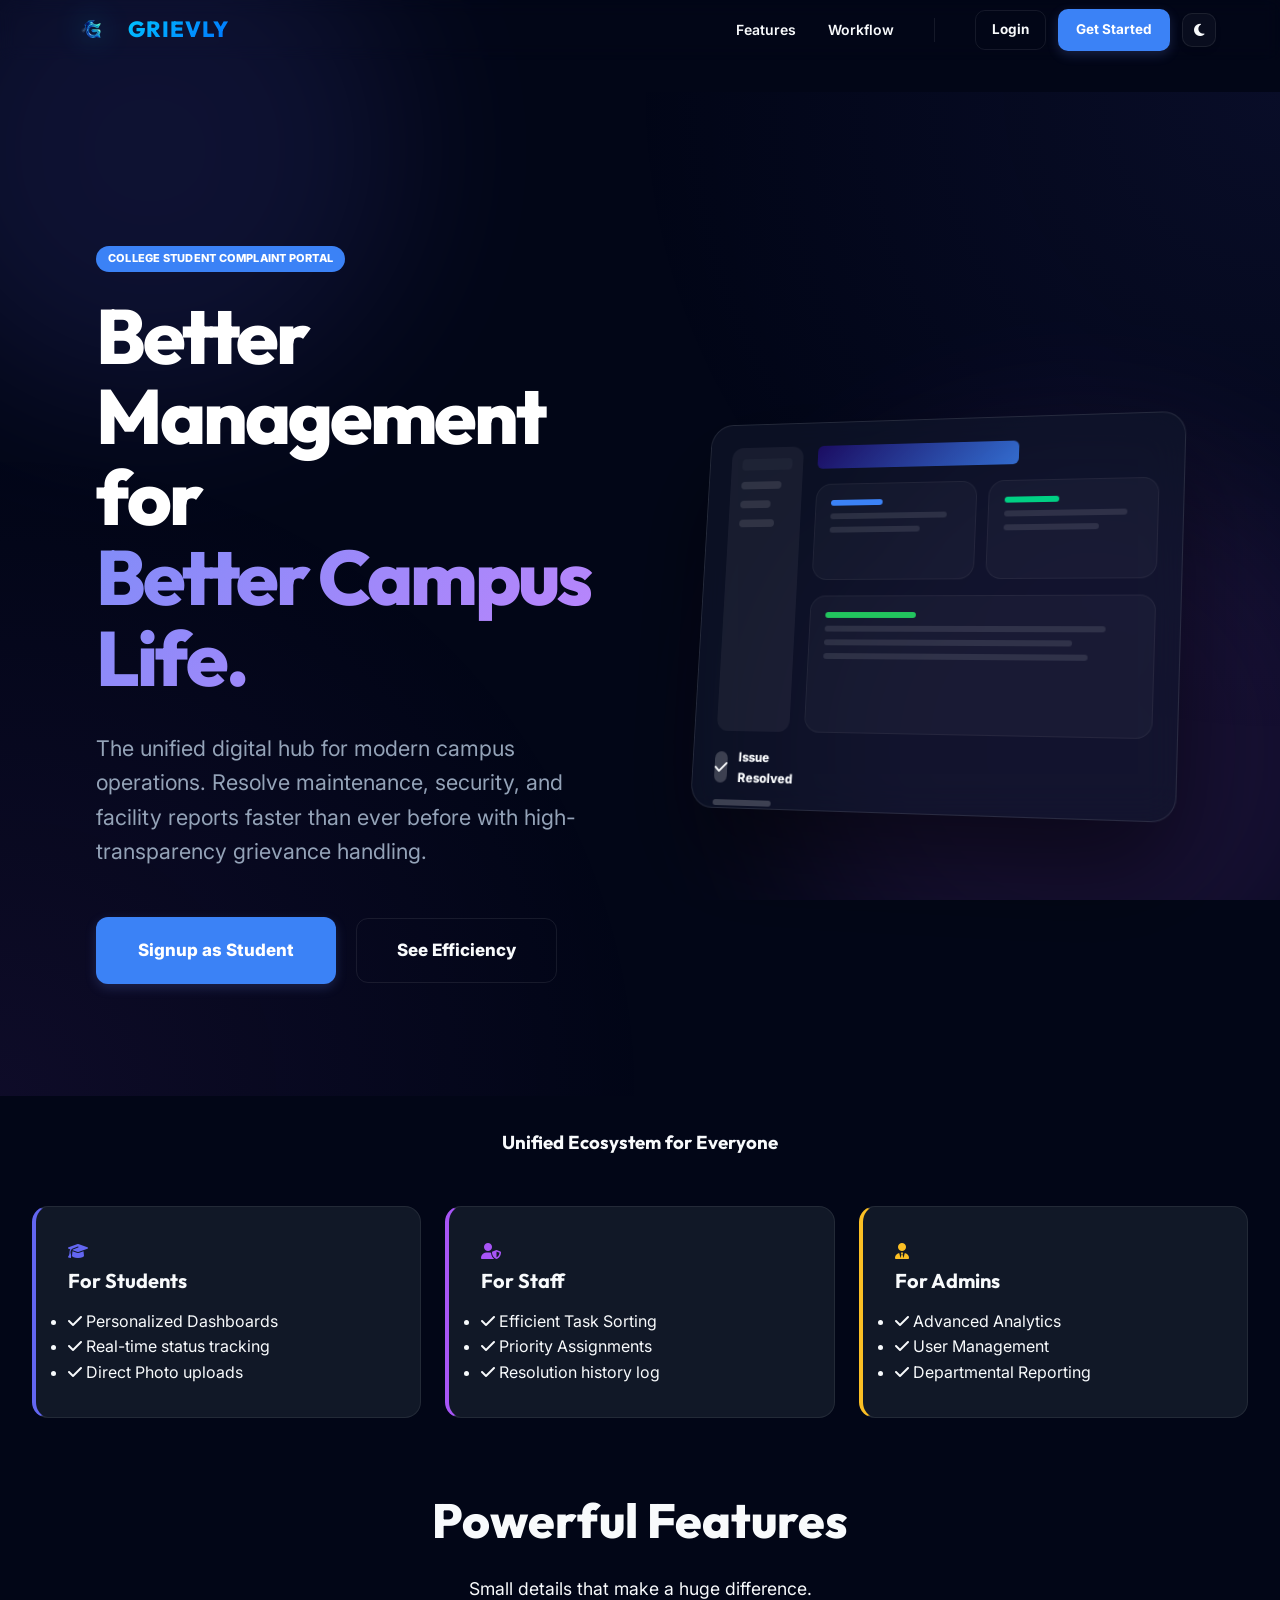
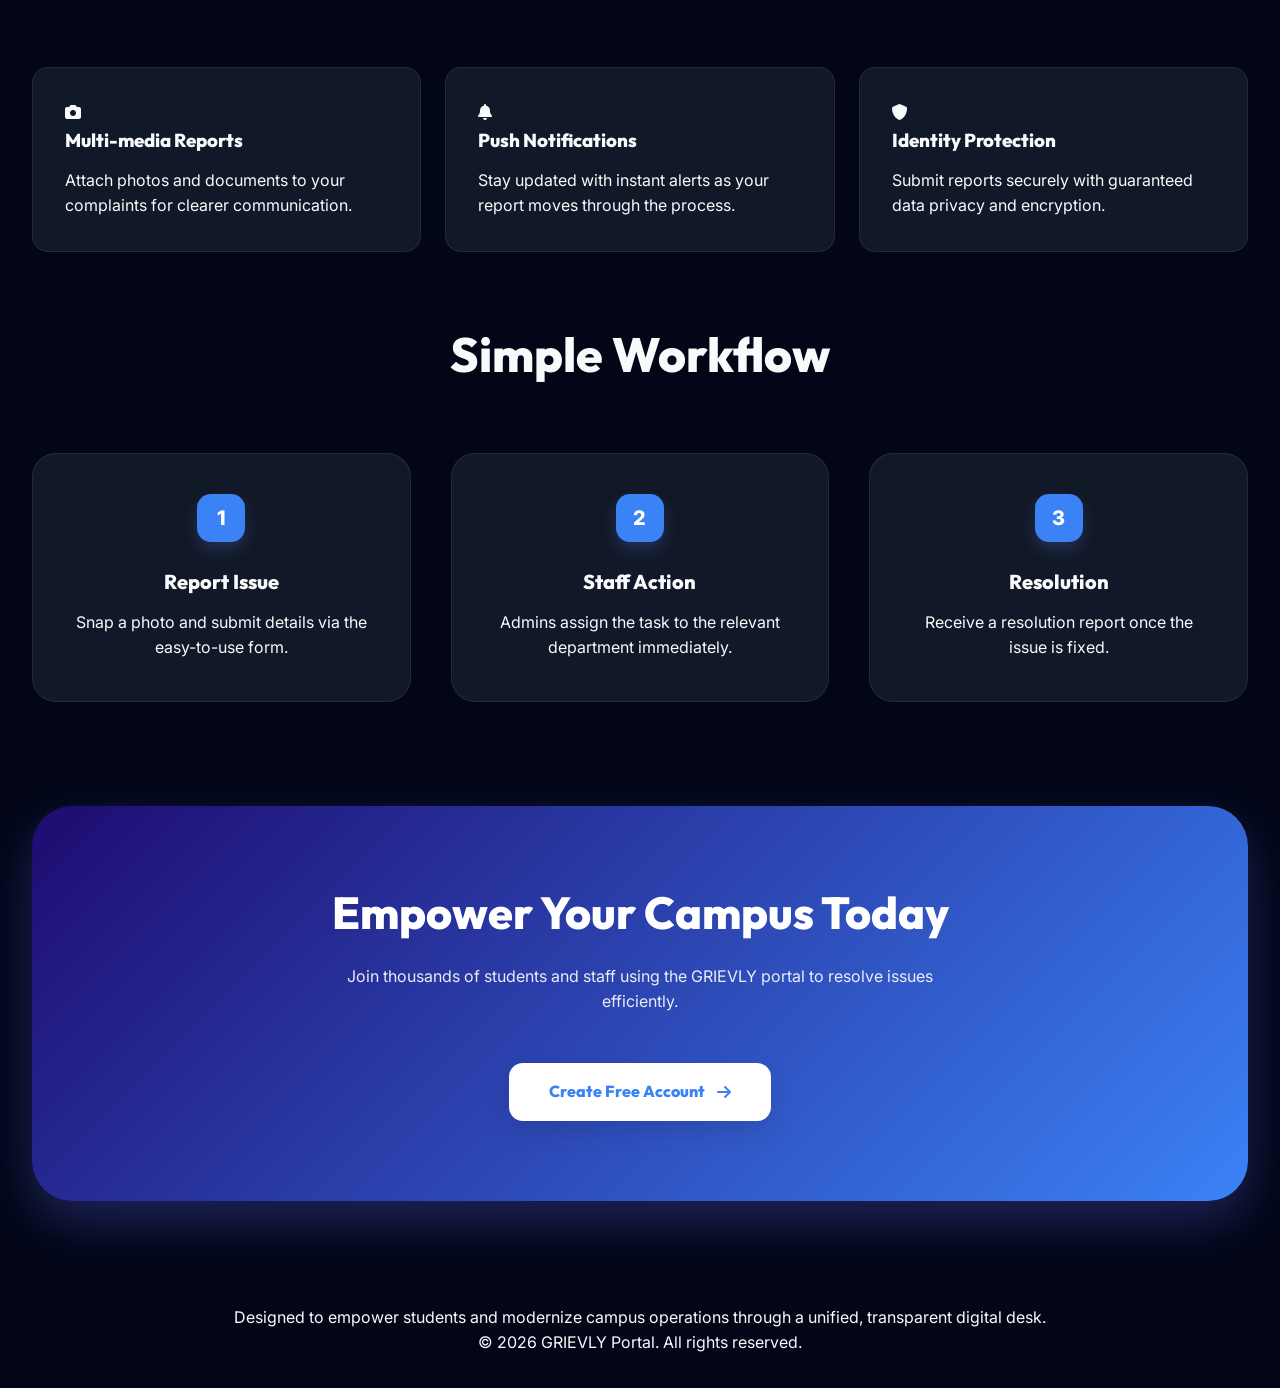
==== commit c41cc8fa: "ui: initial frontend setup with navbar and auth pages" ====
--- a/index.html
+++ b/index.html
@@ -4,12 +4,10 @@
 <head>
     <meta charset="UTF-8">
     <meta name="viewport" content="width=device-width, initial-scale=1.0">
-    <title>Smart Complaint | Campus Grievance Management</title>
+    <title>GRIEVLY | College Student Complaint Portal</title>
     <link rel="stylesheet" href="https://cdnjs.cloudflare.com/ajax/libs/font-awesome/6.4.2/css/all.min.css">
     <link rel="stylesheet" href="css/style.css">
-    <link
-        href="https://fonts.googleapis.com/css2?family=Outfit:wght@400;600;800&family=Plus+Jakarta+Sans:wght@400;500;700&display=swap"
-        rel="stylesheet">
+    <link href="https://fonts.googleapis.com/css2?family=Inter:wght@400;500;600;700&family=Outfit:wght@400;600;800&display=swap" rel="stylesheet">
     <script src="js/config.js"></script>
     <script>UI.initTheme();</script>
 </head>
@@ -25,9 +23,9 @@
     <!-- Navigation -->
     <nav class="navbar">
         <div class="content flex-between">
-            <div class="flex-center gap-12">
-                <div class="logo-box">SC</div>
-                <span class="logo-text">Smart<span>Complaint</span></span>
+            <div class="logo flex-center" style="gap: 10px; cursor: pointer;">
+                <img src="assets/G-Logo-V2.png" alt="GLogo" style="height: 36px; width: auto; flex-shrink: 0; filter: drop-shadow(0px 0px 15px rgba(0, 198, 255, 0.4));">
+                <span class="brand-text" style="font-family: 'Outfit', sans-serif; font-size: 22px; font-weight: 800; background: linear-gradient(135deg, #00c6ff 0%, #0072ff 100%); -webkit-background-clip: text; background-clip: text; -webkit-text-fill-color: transparent; letter-spacing: 1px;">GRIEVLY</span>
             </div>
 
             <button class="mobile-toggle" id="mobile-toggle">
@@ -45,9 +43,9 @@
                 </div>
 
                 <div class="nav-divider"></div>
-                <div class="nav-actions flex-center gap-16">
+                <div class="nav-actions flex-center gap-12">
                     <a href="pages/login-v2.html" class="btn btn-secondary">Login</a>
-                    <a href="pages/login-v2.html?mode=signup" class="btn btn-primary" style="padding: 10px 24px;">Get Started</a>
+                    <a href="pages/login-v2.html?mode=signup" class="btn btn-primary">Get Started</a>
                     <button class="theme-toggle" onclick="UI.toggleTheme()" id="themeBtn">
                         <i class="fa-solid fa-moon"></i>
                     </button>
@@ -63,8 +61,8 @@
             <div class="content">
                 <div class="hero-layout">
                     <div class="hero-content">
-                        <div class="badge badge-indigo" style="margin-bottom: 24px;">SECURE CAMPUS PORTAL</div>
-                        <h1 class="hero-title">Better Communication for <br><span>Better Campus Life.</span></h1>
+                        <div class="badge badge-indigo" style="margin-bottom: 24px; background: var(--primary); color: #fff;">COLLEGE STUDENT COMPLAINT PORTAL</div>
+                        <h1 class="hero-title">Better Management for <br><span>Better Campus Life.</span></h1>
                         <p class="hero-subtitle">
                             The unified digital hub for modern campus operations. Resolve maintenance, security, and facility reports faster than ever before with high-transparency grievance handling.
                         </p>
@@ -217,9 +215,9 @@
         <section class="content">
             <div class="cta-box">
                 <div class="cta-content">
-                    <h2 class="heading-2" style="margin-bottom: 24px;">Bring Efficiency to Your Campus Today</h2>
+                    <h2 class="heading-2" style="margin-bottom: 24px;">Empower Your Campus Today</h2>
                     <p class="text-lg" style="margin-bottom: 48px; max-width: 600px; margin-left: auto; margin-right: auto; opacity: 0.9;">
-                        Join over 2,000+ students already using the Smart Complaint portal to resolve issues.
+                        Join thousands of students and staff using the GRIEVLY portal to resolve issues efficiently.
                     </p>
                     <a href="pages/login-v2.html?mode=signup" class="btn-premium">Create Free Account <i class="fa-solid fa-arrow-right"></i></a>
                 </div>
@@ -229,16 +227,11 @@
 
     <footer class="footer">
         <div class="content flex-col-center text-center">
-            <div class="flex-center gap-12" style="margin-bottom: 24px;">
-                <div class="logo-box">SC</div>
-                <span class="logo-text">Smart<span>Complaint</span></span>
-            </div>
             <p class="text-muted footer-text">
-                Designed to empower students and modernize campus operations through transparent and digital grievance
-                handling.
+                Designed to empower students and modernize campus operations through a unified, transparent digital desk.
             </p>
             <div class="footer-copyright">
-                &copy; 2026 Smart Complaint System. All rights reserved.
+                &copy; 2026 GRIEVLY Portal. All rights reserved.
             </div>
         </div>
     </footer>
@@ -250,7 +243,8 @@
             const menuBtn = document.getElementById("mobile-toggle");
             const navLinks = document.getElementById("nav-links");
 
-            menuBtn?.addEventListener("click", () => {
+            menuBtn?.addEventListener("click", (e) => {
+                e.stopPropagation(); // Prevent document click from immediately closing it
                 navLinks.classList.toggle("active");
                 const icon = menuBtn.querySelector("i");
                 if (icon) {
@@ -262,7 +256,7 @@
             // Auto-close on link click
             document.querySelectorAll(".nav-item, .nav-links .btn").forEach(link => {
                 link.addEventListener("click", () => {
-                    navLinks.classList.remove("active");
+                    navLinks?.classList.remove("active");
                     const icon = menuBtn?.querySelector("i");
                     if (icon) {
                         icon.classList.add("fa-bars");
@@ -270,6 +264,18 @@
                     }
                 });
             });
+
+            // Close on click outside
+            document.addEventListener("click", (e) => {
+                if (navLinks?.classList.contains("active") && !navLinks.contains(e.target) && !menuBtn.contains(e.target)) {
+                    navLinks.classList.remove("active");
+                    const icon = menuBtn?.querySelector("i");
+                    if (icon) {
+                        icon.classList.add("fa-bars");
+                        icon.classList.remove("fa-times");
+                    }
+                }
+            });
         });
     </script>
 </body>
--- a/css/style.css
+++ b/css/style.css
@@ -2,27 +2,29 @@
 @import url('https://fonts.googleapis.com/css2?family=Outfit:wght@300;400;500;600;700;800&display=swap');
 
 :root {
-    /* --- Universal Design System (Indigo / Slate) --- */
+    /* --- Universal Design System (Light Mode) --- */
     --bg-main: #f8fafc;
     --bg-main-rgb: 248, 250, 252;
     --bg-sidebar: #ffffff;
     --bg-card: #ffffff;
     --bg-input: #ffffff;
-    --bg-hover: rgba(0, 0, 0, 0.02);
     --surface: #ffffff;
-
-    --primary: #6366f1;
-    --primary-hover: #4f46e5;
-    --primary-light: rgba(99, 102, 241, 0.1);
-    --primary-glow: rgba(99, 102, 241, 0.2);
-    --accent: #fbbf24;
-    --accent-hover: #f59e0b;
-
-    --text-main: #1e293b;
+    --border: #e2e8f0;
+
+    --primary: #3b82f6;
+    --primary-hover: #2563eb;
+    --primary-light: rgba(112, 139, 244, 0.1);
+    --primary-glow: rgba(112, 139, 244, 0.2);
+    --accent: #10b981;
+    --accent-hover: #059669;
+
+    --text-main: #475569;
     --text-strong: #0f172a;
-    --text-muted: #64748b;
-    --border: #e2e8f0;
-    --glass-border: rgba(255, 255, 255, 0.5);
+    --text-muted: #94a3b8;
+
+    --navbar-bg: rgba(255, 255, 255, 0.8);
+    --navbar-border: rgba(0, 0, 0, 0.05);
+    --gradient-premium: linear-gradient(90deg, #3b82f6, #06b6d4);
 
     /* Status Tokens */
     --success: #22c55e;
@@ -48,7 +50,91 @@
     --shadow-xl: 0 25px 50px -12px rgba(0, 0, 0, 0.1);
 
     /* Landing Page Specific */
-    --hero-gradient: linear-gradient(135deg, #6366f1 0%, #a855f7 100%);
+    --hero-gradient: linear-gradient(135deg, #1e0b70 0%, #3b82f6 100%);
+}
+
+[data-theme="dark"] {
+    /* --- Premium Dark Mode (Azure & Neon) --- */
+    --bg-main: #020617;
+    --bg-main-rgb: 2, 6, 23;
+    --bg-sidebar: rgba(10, 15, 30, 0.85);
+    --bg-card: #0f172a;
+    --bg-input: #1e293b;
+    --surface: #0f172a;
+    --border: rgba(255, 255, 255, 0.05);
+
+    --accent: #00d084;
+    --accent-hover: #00ffa3;
+
+    --text-main: #94a3b8;
+    --text-strong: #e5e7eb;
+    --text-muted: #64748b;
+
+    --navbar-bg: rgba(10, 15, 30, 0.7);
+    --navbar-border: rgba(255, 255, 255, 0.05);
+    --gradient-premium: linear-gradient(90deg, #00ffa3, #00d084);
+}
+
+/* --- Modern Navbar (Premium Glassmorphism) --- */
+.navbar {
+    position: sticky;
+    top: 0;
+    z-index: 1000;
+    height: 60px; /* Slimmer height */
+    padding: 0 5%;
+    background: var(--navbar-bg);
+    backdrop-filter: blur(8px); /* Lighter blur */
+    -webkit-backdrop-filter: blur(8px);
+    border-bottom: 1px solid var(--navbar-border);
+    display: flex;
+    align-items: center;
+    justify-content: space-between;
+}
+
+/* --- Premium Logo Layout --- */
+.logo,
+.flex-center,
+.logo-container {
+    display: flex;
+    align-items: center;
+    gap: 0;
+    /* Reset gap to 0, use margins for overlap */
+    cursor: pointer;
+    transition: all 0.3s ease;
+    width: fit-content;
+    /* Ensure it doesn't spread out */
+}
+
+.wordmark-logo {
+    height: 80px;
+    /* Refined height for the wordmark */
+    width: auto;
+    object-fit: contain;
+    filter: drop-shadow(0 0 10px rgba(59, 130, 246, 0.4));
+    transition: all 0.4s cubic-bezier(0.4, 0, 0.2, 1);
+    animation: neonPulse 3s infinite alternate ease-in-out;
+}
+
+.wordmark-logo:hover {
+    transform: scale(1.05);
+    filter: drop-shadow(0 0 20px rgba(6, 182, 212, 0.6));
+}
+
+@keyframes neonPulse {
+    0% {
+        filter: drop-shadow(0 0 8px rgba(59, 130, 246, 0.3));
+    }
+
+    100% {
+        filter: drop-shadow(0 0 16px rgba(6, 182, 212, 0.5));
+    }
+}
+
+/* --- Responsive Design (Mobile First) --- */
+@media (max-width: 768px) {
+    .wordmark-logo {
+        height: 48px;
+    }
 }
 
 [data-theme="dark"] {
@@ -79,10 +165,11 @@
 }
 
 body {
-    font-family: 'Plus Jakarta Sans', 'Outfit', system-ui, sans-serif;
+    font-family: 'Inter', system-ui, -apple-system, sans-serif;
     background-color: var(--bg-main);
     color: var(--text-main);
-    line-height: 1.5;
+    line-height: 1.6;
+    font-weight: 400;
     -webkit-font-smoothing: antialiased;
     min-height: 100vh;
     overflow-x: hidden;
@@ -101,7 +188,9 @@
         transform: translateY(0);
     }
 }
-
+h1, h2, h3, h4, h5, h6, .brand-text, .btn, .btn-premium {
+    font-family: 'Outfit', sans-serif;
+}
 a {
     transition: var(--transition);
 }
@@ -153,26 +242,25 @@
 .logo {
     display: flex;
     align-items: center;
-    gap: 12px;
+    gap: 0;
     height: 100%;
 }
 
 .logo-icon-box {
-    width: 38px;
-    height: 38px;
+    width: 48px;
+    height: 48px;
     background: var(--primary);
-    border-radius: 10px;
+    border-radius: 12px;
     display: flex;
     align-items: center;
     justify-content: center;
     color: white;
-    font-size: 18px;
-    box-shadow: 0 4px 12px var(--primary-glow);
+    font-size: 22px;
+    box-shadow: 0 6px 16px var(--primary-glow);
 }
 
 .logo-text {
-    font-family: 'Outfit', sans-serif;
-    font-size: 20px;
+    font-size: 24px; /* Slimmer branding */
     font-weight: 800;
     color: var(--text-strong);
     letter-spacing: -0.5px;
@@ -313,7 +401,6 @@
 }
 
 .header-left .view-title {
-    font-family: 'Outfit', sans-serif;
     font-size: 24px;
     font-weight: 800;
     color: var(--text-strong);
@@ -738,6 +825,17 @@
     font-family: inherit;
 }
 
+/* Modal and Dropdown Visibility Fix */
+select.input-control,
+select.input-control option {
+    background-color: var(--bg-input) !important;
+    color: var(--text-main) !important;
+}
+
+select.input-control:focus {
+    background-color: var(--bg-card) !important;
+}
+
 .input-control:focus,
 .search-input:focus,
 .auth-input:focus,
@@ -875,252 +973,6 @@
         transform: translate(60px, 40px) scale(1.1);
     }
 }
-
-.auth-card,
-.auth-wrapper {
-    display: flex;
-    width: 90%;
-    max-width: 960px;
-    min-height: 580px;
-    background: rgba(255, 255, 255, 0.05);
-    /* Transparent Glass Base */
-    backdrop-filter: blur(40px) saturate(180%);
-    -webkit-backdrop-filter: blur(40px) saturate(180%);
-    border: 1.5px solid rgba(255, 255, 255, 0.15);
-    /* Reflective Border */
-    border-radius: 36px;
-    box-shadow: 0 40px 100px rgba(0, 0, 0, 0.35);
-    position: absolute;
-    top: 50%;
-    left: 50%;
-    transform: translate(-50%, -50%);
-    overflow: hidden;
-    z-index: 10;
-    transition: transform 0.8s cubic-bezier(0.68, -0.6, 0.32, 1.6);
-    /* Bounce entry */
-    will-change: transform, opacity;
-}
-
-.hero-section {
-    flex: 1.1;
-    background: linear-gradient(135deg, #a855f7 0%, #6366f1 100%);
-    padding: 60px;
-    display: flex;
-    flex-direction: column;
-    justify-content: center;
-    color: white;
-    position: relative;
-}
-
-.form-section,
-.form-panel {
-    flex: 1;
-    padding: 64px;
-    display: flex;
-    flex-direction: column;
-    justify-content: center;
-    background: rgba(15, 23, 42, 0.2);
-    /* Semi-transparent panel */
-    transition: all 0.8s cubic-bezier(0.77, 0, 0.175, 1);
-    will-change: transform, opacity;
-}
-
-.login-view {
-    transform: translateX(0);
-    opacity: 1;
-    filter: blur(0);
-    pointer-events: all;
-    transition: all 0.8s 0.2s cubic-bezier(0.4, 0, 0.2, 1);
-}
-
-.signup-mode .login-view {
-    transform: translateX(20%);
-    opacity: 0;
-    filter: blur(15px);
-    pointer-events: none;
-}
-
-.signup-view {
-    transform: translateX(-15%);
-    opacity: 0;
-    filter: blur(15px);
-    transition: all 0.8s 0.2s cubic-bezier(0.4, 0, 0.2, 1);
-}
-
-.signup-mode .signup-view {
-    transform: translateX(0);
-    opacity: 1;
-    filter: blur(0);
-    pointer-events: all;
-}
-
-.overlay-container {
-    position: absolute;
-    top: 0;
-    left: 50%;
-    width: 50%;
-    height: 100%;
-    z-index: 100;
-    overflow: hidden;
-    transition: transform 0.8s cubic-bezier(0.77, 0, 0.175, 1);
-}
-
-.signup-mode .overlay-container {
-    transform: translateX(-100%);
-}
-
-.overlay {
-    background: linear-gradient(135deg, rgba(99, 102, 241, 0.9) 0%, rgba(249, 115, 22, 0.9) 100%);
-    width: 200%;
-    height: 100%;
-    position: relative;
-    left: -100%;
-    transition: transform 0.8s cubic-bezier(0.77, 0, 0.175, 1);
-    color: white;
-    display: flex;
-    will-change: transform;
-}
-
-.signup-mode .overlay {
-    transform: translateX(50%);
-}
-
-.overlay-panel {
-    width: 50%;
-    height: 100%;
-    padding: 48px;
-    display: flex;
-    flex-direction: column;
-    justify-content: center;
-    align-items: center;
-    text-align: center;
-    transition: transform 0.8s cubic-bezier(0.77, 0, 0.175, 1);
-}
-
-.overlay-panel .logo-box {
-    background: white;
-    color: var(--primary);
-    width: 64px;
-    height: 64px;
-    margin-bottom: 24px;
-    font-size: 24px;
-    border-radius: 16px;
-    box-shadow: var(--shadow-md);
-}
-
-.overlay-panel h2 {
-    font-size: 32px;
-    font-weight: 800;
-    margin-bottom: 16px;
-}
-
-.overlay-panel p {
-    font-size: 16px;
-    opacity: 0.9;
-    margin-bottom: 32px;
-    max-width: 300px;
-    line-height: 1.6;
-}
-
-.input-box {
-    margin-bottom: 20px;
-    width: 100%;
-}
-
-.input-box input {
-    width: 100%;
-    height: 50px;
-    padding: 0 16px;
-    background: var(--bg-input);
-    border: 1px solid var(--border);
-    border-radius: 12px;
-    font-size: 14.5px;
-    color: var(--text-main);
-    transition: var(--transition);
-    outline: none;
-}
-
-.input-box input:focus {
-    background: transparent;
-    border-color: var(--primary);
-    box-shadow: 0 0 0 4px var(--primary-light);
-}
-
-.flex-actions {
-    display: flex;
-    justify-content: space-between;
-    align-items: center;
-    margin-bottom: 24px;
-    font-size: 13px;
-    color: var(--text-muted);
-}
-
-.remember-me {
-    display: flex;
-    align-items: center;
-    gap: 8px;
-    cursor: pointer;
-}
-
-.forgot-link {
-    color: var(--primary);
-    font-weight: 700;
-    text-decoration: none;
-}
-
-.mobile-switch {
-    text-align: center;
-    margin-top: 24px;
-    font-size: 14px;
-    color: var(--text-muted);
-}
-
-.mobile-switch span {
-    color: var(--primary);
-    font-weight: 700;
-    cursor: pointer;
-    text-decoration: underline;
-}
-
-/* Theme Toggle Alignment for Auth Page */
-#themeToggle {
-    position: fixed;
-    top: 24px;
-    right: 32px;
-    z-index: 1000;
-}
-
-/* Back Button Alignment */
-.auth-back-btn {
-    position: fixed;
-    top: 24px;
-    left: 32px;
-    z-index: 1000;
-    width: 44px;
-    height: 44px;
-    border-radius: 12px;
-    background: var(--bg-card);
-    border: 1px solid var(--border);
-    color: var(--text-muted);
-    display: flex;
-    align-items: center;
-    justify-content: center;
-    cursor: pointer;
-    backdrop-filter: blur(10px);
-    box-shadow: var(--shadow-md);
-    transition: var(--transition);
-    text-decoration: none;
-}
-
-
-.auth-back-btn:hover {
-    color: var(--primary);
-    border-color: var(--primary);
-    background: var(--bg-hover);
-    transform: translateX(-4px);
-}
-
-
 
 .top-nav .theme-toggle {
     position: relative;
@@ -1891,7 +1743,7 @@
 
 .logo-text {
     font-family: 'Outfit', sans-serif;
-    font-size: 19px;
+    font-size: 28px;
     font-weight: 800;
     color: var(--text-strong);
     letter-spacing: -0.5px;
@@ -2376,9 +2228,17 @@
     gap: 24px;
 }
 
-.m-auto { margin: 0 auto; }
-.text-center { text-align: center; }
-.w-full { width: 100%; }
+.m-auto {
+    margin: 0 auto;
+}
+
+.text-center {
+    text-align: center;
+}
+
+.w-full {
+    width: 100%;
+}
 
 .mobile-only {
     display: none !important;
@@ -2399,211 +2259,27 @@
     }
 }
 
-/* Info Box */
-.info-banner {
-    display: flex;
-    align-items: center;
-    gap: 16px;
-    background: var(--primary-light);
-    padding: 20px 24px;
-    border-radius: 20px;
-    margin-bottom: 32px;
-    border-left: 4px solid var(--primary);
-}
-
-.info-banner i {
-    color: var(--primary);
-    font-size: 20px;
-}
-
-.info-banner p {
-    font-size: 14px;
-    font-weight: 600;
-    color: var(--primary);
-}
-
-/* Mobile Responsive Adjustments Addressed Globally in max-width: 768px block */
-/* Clean Desktop Styles */
-
-@media (max-width: 768px) {
-    /* 2. Admin & Student Dashboard Fixes */
-    .main-wrapper,
-    .main-content {
-        margin-left: 0 !important;
-        width: 100% !important;
-        padding: 60px 0 32px 0 !important;
-    }
-
-    .top-nav {
-        padding: 12px 20px !important;
-        background: var(--bg-main) !important;
-        position: fixed;
-        top: 0;
-        width: 100%;
-        height: 64px;
-        display: flex;
-        align-items: center;
-        z-index: 900;
-        border-bottom: 1px solid var(--border);
-    }
-
-    .view-title {
-        margin: 0 !important;
-        font-size: 20px !important;
-    }
-
-    .stats-grid,
-    .admin-stats-grid {
-        grid-template-columns: 1fr !important;
-        padding: 0 10px;
-    }
-
-    .table-header {
-        flex-direction: column;
-        align-items: flex-start !important;
-        gap: 16px !important;
-        padding: 20px !important;
-    }
-
-    #filter-slot {
-        width: 100%;
-    }
-
-    #filter-slot .btn,
-    #filter-slot select {
-        width: 100% !important;
-    }
-
-    /* 3. Auth Page Optimization */
-    .auth-card,
-    .auth-wrapper {
-        width: 90% !important;
-        height: auto !important;
-        min-height: auto !important;
-        position: relative !important;
-        top: 0 !important;
-        left: 0 !important;
-        transform: none !important;
-        margin: 100px auto 40px !important; /* Increased margin-top to avoid button touching */
-        border-radius: 28px !important;
-        display: block !important;
-        overflow: visible !important;
-    }
-
-
-    .form-panel {
-        padding: 40px 24px !important;
-        width: 100% !important;
-        transform: none !important;
-        opacity: 1 !important;
-        filter: none !important;
-        display: none;
-        transition: none !important;
-    }
-
-    /* Use simple display toggle for mobile instead of complex transforms */
-    .auth-card:not(.signup-mode) .login-view {
-        display: block !important;
-    }
-
-    .auth-card.signup-mode .signup-view {
-        display: block !important;
-    }
-
-    .overlay-container,
-    .hero-section-auth {
-        display: none !important;
-    }
-}
-
-/* --- Landing Page Premium Styles --- */
-.navbar {
-    position: fixed;
-    top: 0;
-    left: 0;
-    width: 100%;
-    z-index: 1000;
-    backdrop-filter: blur(12px);
-    background: rgba(var(--bg-main-rgb), 0.7);
-    border-bottom: 1px solid var(--border);
-    padding: 0;
-    height: 80px;
-}
-
-.navbar .content {
-    height: 100%;
-    display: flex;
-    align-items: center;
-    justify-content: space-between;
-    padding: 0 5%;
-}
-
-.mobile-toggle {
-    display: none;
-}
-
-.logo-box {
-    width: 40px;
-    height: 40px;
-    background: var(--primary);
-    color: white;
-    border-radius: 12px;
-    display: flex;
-    align-items: center;
-    justify-content: center;
-    font-weight: 800;
-    font-size: 18px;
-    box-shadow: 0 8px 16px var(--primary-glow);
-}
-
-.logo-text {
-    font-family: 'Outfit', sans-serif;
-    font-size: 22px;
-    font-weight: 800;
-    color: var(--text-strong);
-    letter-spacing: -0.5px;
-}
-
-.logo-text span {
-    color: var(--primary);
-}
-
+/* --- Navbar Landing Page Styles --- */
 .nav-links {
     display: flex;
     align-items: center;
-    gap: 32px;
+    gap: 24px; /* Compact padding/gaps */
 }
 
 .navbar .nav-item {
     color: var(--text-main);
     text-decoration: none;
     font-weight: 600;
-    font-size: 15px;
+    font-size: 14px; /* Smaller font for minimal look */
     transition: var(--transition);
-    padding: 8px 0;
     position: relative;
+    padding: 6px 0;
     margin: 0;
     background: transparent;
 }
 
-.navbar .nav-item::after {
-    content: '';
-    position: absolute;
-    bottom: 0;
-    left: 0;
-    width: 0;
-    height: 2px;
-    background: var(--primary);
-    transition: var(--transition);
-}
-
 .navbar .nav-item:hover {
     color: var(--primary);
-    background: transparent;
-}
-
-.nav-item:hover::after {
-    width: 100%;
 }
 
 .nav-divider {
@@ -2616,11 +2292,48 @@
 .nav-actions {
     display: flex;
     align-items: center;
-    gap: 16px;
-}
-
+    gap: 12px;
+}
+
+.navbar .btn {
+    padding: 8px 16px;
+    font-size: 13.5px;
+    font-weight: 700;
+    border-radius: 10px;
+}
+
+.navbar .theme-toggle {
+    width: 34px;
+    height: 34px;
+    font-size: 14px;
+    display: flex;
+    align-items: center;
+    justify-content: center;
+    border-radius: 10px;
+    background: rgba(255, 255, 255, 0.03);
+    border: 1px solid var(--border);
+    color: var(--text-main);
+    cursor: pointer;
+    transition: var(--transition);
+}
+
+.navbar .theme-toggle:hover {
+    background: var(--bg-hover);
+    color: var(--primary);
+}
+
+.wordmark-logo {
+    height: 40px;
+    object-fit: contain;
+}
+
+/* Gap Utilities */
+.gap-16 { gap: 16px; }
+.gap-32 { gap: 32px; }
+
+/* --- Local Hero Layout Styles --- */
 .hero-section {
-    padding: 100px 0 80px;
+    padding: 120px 5% 80px;
     position: relative;
     overflow: hidden;
     display: flex;
@@ -2666,6 +2379,19 @@
     line-height: 1.6;
 }
 
+.hero-buttons {
+    display: flex;
+    align-items: center;
+    gap: 20px;
+}
+
+.btn-hero {
+    padding: 18px 40px;
+    font-size: 17px;
+    border-radius: 12px;
+    font-weight: 800;
+}
+
 .hero-visual {
     position: relative;
     width: 100%;
@@ -2678,7 +2404,7 @@
     width: 100%;
     max-width: 600px;
     height: 400px;
-    background: rgba(var(--bg-card-rgb, 15, 23, 42), 0.6);
+    background: rgba(15, 23, 42, 0.6);
     border: 1px solid rgba(255, 255, 255, 0.1);
     border-radius: 24px;
     backdrop-filter: blur(20px);
@@ -2692,6 +2418,12 @@
     animation: floating 6s ease-in-out infinite;
 }
 
+@keyframes floating {
+    0% { transform: rotateY(-18deg) rotateX(8deg) translateY(0); }
+    50% { transform: rotateY(-20deg) rotateX(10deg) translateY(-15px); }
+    100% { transform: rotateY(-18deg) rotateX(8deg) translateY(0); }
+}
+
 .mockup-sidebar {
     background: rgba(255, 255, 255, 0.05);
     border-radius: 12px;
@@ -2745,597 +2477,685 @@
     border-radius: 3px;
 }
 
-.mockup-floating-card {
-    position: absolute;
-    bottom: -30px;
-    right: -20px;
-    width: 240px;
-    background: white;
-    padding: 20px;
-    border-radius: 20px;
-    box-shadow: 0 20px 40px rgba(0, 0, 0, 0.3);
-    color: #1e293b;
-    transform: translateZ(50px);
-    border: 1px solid rgba(255, 255, 255, 0.2);
-}
-
-[data-theme="dark"] .mockup-floating-card {
+.mobile-toggle {
+    display: none;
+    background: none;
+    border: none;
+    color: var(--text-main);
+    font-size: 24px;
+    cursor: pointer;
+}
+
+@media (max-width: 1024px) {
+    .mobile-toggle {
+        display: block;
+    }
+    .navbar {
+        height: 60px;
+        padding: 0 5%;
+    }
+    .mobile-only {
+        display: flex !important;
+    }
+    .theme-toggle:not(.mobile-only) {
+        display: none !important;
+    }
+    .nav-links {
+        position: absolute;
+        top: calc(100% + 12px); /* Floats smoothly below the navbar */
+        left: 5%;
+        width: 90%;
+        border-radius: 16px;
+        background: rgba(10, 15, 30, 0.95);
+        backdrop-filter: blur(16px);
+        -webkit-backdrop-filter: blur(16px);
+        flex-direction: column;
+        padding: 20px 5%;
+        box-shadow: 0 20px 40px rgba(0, 0, 0, 0.7);
+        border: 1px solid var(--navbar-border);
+        z-index: 999;
+        gap: 12px;
+        opacity: 0;
+        visibility: hidden;
+        transform: translateY(-15px);
+        transition: all 0.3s cubic-bezier(0.4, 0, 0.2, 1);
+        pointer-events: none;
+    }
+    .nav-links.active {
+        opacity: 1;
+        visibility: visible;
+        transform: translateY(0);
+        pointer-events: auto;
+    }
+    .nav-links .nav-item {
+        width: 100%;
+        text-align: center;
+        padding: 8px 0;
+        font-size: 15px;
+    }
+    .nav-links .nav-item.mobile-only {
+        justify-content: center;
+        gap: 12px;
+        color: var(--text-muted);
+    }
+    .nav-actions {
+        flex-direction: column;
+        width: 100%;
+        gap: 12px;
+    }
+    .nav-actions .btn {
+        width: 100%;
+        text-align: center;
+        padding: 12px;
+        font-size: 15px;
+    }
+    .nav-divider {
+        width: 100%;
+        height: 1px;
+        margin: 4px 0;
+        background: var(--navbar-border);
+    }
+    .hero-section {
+        padding: 5px 5% 40px;
+    }
+    .hero-layout {
+        grid-template-columns: 1fr;
+        text-align: center;
+        gap: 40px;
+    }
+    .hero-title {
+        font-size: clamp(2.5rem, 10vw, 3.5rem);
+    }
+    .hero-content {
+        text-align: center;
+    }
+    .hero-subtitle {
+        margin: 0 auto 48px;
+    }
+    .hero-buttons {
+        justify-content: center;
+        flex-direction: column;
+    }
+    .hero-buttons .btn {
+        width: 100%;
+    }
+    .dashboard-mockup {
+        display: none;
+    }
+
+}
+
+/* --- Desktop Workflow Grid --- */
+.steps-container {
+    display: grid;
+    grid-template-columns: repeat(3, 1fr);
+    gap: 40px;
+    margin-top: 60px;
+}
+
+@media (max-width: 1024px) {
+    .steps-container {
+        grid-template-columns: 1fr;
+        gap: 24px;
+        margin-top: 40px;
+    }
+}
+
+.steps-container .step-item {
+    background: var(--bg-card);
+    padding: 40px;
+    border-radius: 24px;
+    border: 1px solid var(--border);
+    transition: var(--transition);
+    position: relative;
+    text-align: center;
+}
+
+.steps-container .step-item:hover {
+    transform: translateY(-8px);
+    border-color: var(--primary);
+    box-shadow: var(--shadow-lg);
+}
+
+.steps-container .step-number {
+    width: 48px;
+    height: 48px;
     background: var(--primary);
     color: white;
-}
-
-@keyframes floating {
-    0% {
-        transform: rotateY(-18deg) rotateX(8deg) translateY(0);
-    }
-
-    50% {
-        transform: rotateY(-20deg) rotateX(10deg) translateY(-15px);
-    }
-
-    100% {
-        transform: rotateY(-18deg) rotateX(8deg) translateY(0);
-    }
-}
-
-.hero-buttons {
-    display: flex;
-    align-items: center;
-    gap: 20px;
-}
-
-.btn-hero {
-    padding: 18px 40px;
-    font-size: 17px;
-    border-radius: 12px;
-    font-weight: 800;
-}
-
-
-/* ==========================================================================
-   MASTER RESPONSIVE AUTHORITY (Consolidated)
-   Triggered at 1024px and below
-   ========================================================================== */
-
-@media (max-width: 1024px) {
-    /* MOBILE SIDEBAR PANEL (Full height slide-out) */
+    border-radius: 14px;
+    display: flex;
+    align-items: center;
+    justify-content: center;
+    font-weight: 800;
+    font-size: 20px;
+    margin: 0 auto 24px;
+    box-shadow: 0 8px 16px var(--primary-glow);
+}
+
+/* --- Premium CTA Box --- */
+.cta-box {
+    background: var(--hero-gradient);
+    padding: 80px 40px;
+    border-radius: 40px;
+    text-align: center;
+    color: white;
+    position: relative;
+    overflow: hidden;
+    margin: 40px 0;
+    box-shadow: 0 20px 50px rgba(99, 102, 241, 0.3);
+}
+
+.cta-box h2 {
+    font-size: 2.8rem;
+    font-weight: 800;
+    margin-bottom: 24px;
+    line-height: 1.2;
+}
+
+.btn-premium {
+    background: white;
+    color: var(--primary) !important;
+    padding: 16px 40px;
+    font-weight: 800;
+    border-radius: 14px;
+    text-decoration: none;
+    display: inline-flex;
+    align-items: center;
+    gap: 12px;
+    transition: var(--transition);
+    box-shadow: 0 10px 25px rgba(0, 0, 0, 0.1);
+}
+
+.btn-premium:hover {
+    transform: translateY(-4px);
+    box-shadow: 0 15px 35px rgba(0, 0, 0, 0.2);
+    background: #f8fafc;
+}
+
+/* Info Box */
+.info-banner {
+    display: flex;
+    align-items: center;
+    gap: 16px;
+    background: var(--primary-light);
+    padding: 20px 24px;
+    border-radius: 20px;
+    margin-bottom: 32px;
+    border-left: 4px solid var(--primary);
+}
+
+
+.info-banner i {
+    color: var(--primary);
+    font-size: 20px;
+}
+
+.info-banner p {
+    font-size: 14px;
+    font-weight: 600;
+    color: var(--primary);
+}
+
+/* Mobile Responsive Adjustments Addressed Globally in max-width: 768px block */
+/* Clean Desktop Styles */
+
+@media (max-width: 768px) {
+
+    /* 2. Responsive Dashboard Overhaul */
     .sidebar {
-        position: fixed !important;
-        transform: translateX(100%);
-        opacity: 0;
-        pointer-events: none;
+        transform: translateX(-100%);
+        z-index: 2000 !important;
         width: 280px !important;
-        height: 100vh !important;
-        max-height: 100vh !important;
-        top: 0 !important;
-        right: 0 !important;
-        left: auto !important;
-        bottom: 0 !important;
-        border-radius: 0 !important;
-        border-left: 1px solid var(--border) !important;
-        border-right: none !important;
-        box-shadow: -10px 0 40px rgba(0, 0, 0, 0.4) !important;
-        z-index: 2000 !important;
-        transition: transform 0.4s cubic-bezier(0.4, 0, 0.2, 1), opacity 0.3s ease;
-        display: flex !important;
-        background: var(--bg-sidebar) !important;
-        overflow-y: auto !important;
-        padding-top: 20px !important;
+        /* Drawer-style width */
+        box-shadow: 20px 0 50px rgba(0, 0, 0, 0.5);
     }
 
     .sidebar.active {
         transform: translateX(0);
+    }
+
+    .sidebar-overlay {
+        position: fixed;
+        inset: 0;
+        background: rgba(2, 6, 23, 0.7);
+        backdrop-filter: blur(4px);
+        z-index: 1500;
+        opacity: 0;
+        visibility: hidden;
+        transition: all 0.3s ease;
+    }
+
+    .sidebar-overlay.active {
         opacity: 1;
-        pointer-events: auto;
-    }
-
-    .sidebar-overlay {
-        z-index: 1999 !important;
-    }
-
-    /* MAIN CONTENT ADJUSTMENTS */
+        visibility: visible;
+    }
+
     .main-wrapper,
     .main-content {
         margin-left: 0 !important;
         width: 100% !important;
-        max-width: 100vw;
-        padding-top: 80px !important; /* Space for the fixed header */
-        padding-left: 0 !important; /* Compact side padding */
-        padding-right: 0 !important;
-    }
-
-
-    .content {
-        padding: 16px !important;
-        margin: 0 !important;
-    }
-
-    /* FIXED MOBILE HEADER */
-    .navbar,
-    .top-navbar,
+        padding: 80px 16px 40px 16px !important;
+        /* Space for top-nav */
+    }
+
     .top-nav {
-        position: fixed !important;
+        display: flex !important;
+        /* Force visibility on mobile */
+        align-items: center;
+        gap: 16px;
+        padding: 0 20px !important;
+        background: rgba(10, 15, 30, 0.8) !important;
+        backdrop-filter: blur(12px);
+        -webkit-backdrop-filter: blur(12px);
+        position: fixed;
         top: 0;
         left: 0;
-        right: 0;
-        padding: 0 16px !important;
-        height: 72px !important;
-        background: var(--bg-main);
-        backdrop-filter: blur(12px);
+        width: 100%;
+        height: 60px;
+        z-index: 1000;
         border-bottom: 1px solid var(--border);
-        z-index: 1000 !important;
-        display: flex !important;
-        flex-direction: row !important;
-        justify-content: space-between !important;
-        align-items: center !important;
-        margin-bottom: 0 !important;
-        width: 100% !important;
+    }
+
+    .top-nav .menu-toggle {
+        display: block !important;
+        font-size: 20px;
+        color: var(--text-main);
+        background: none;
+        border: none;
+        cursor: pointer;
+        padding: 8px;
     }
 
     .view-title {
+        margin: 0 !important;
         font-size: 18px !important;
-        white-space: nowrap;
-        overflow: hidden;
-        text-overflow: ellipsis;
-        margin: 0 !important;
-        flex: 1;
-    }
-
-    .view-subtitle {
+        font-weight: 800 !important;
+        font-family: 'Outfit', sans-serif;
+    }
+
+    .stats-grid,
+    .admin-stats-grid {
+        grid-template-columns: 1fr !important;
+        gap: 16px !important;
+    }
+
+    .premium-stat-card {
+        padding: 20px !important;
+    }
+
+    .table-container {
+        margin-top: 24px !important;
+        border-radius: 0 !important;
+        border-left: none !important;
+        border-right: none !important;
+        background: transparent !important;
+        overflow-x: auto;
+    }
+
+    .complaints-table th:nth-child(3),
+    .complaints-table td:nth-child(3),
+    .complaints-table th:nth-child(1),
+    .complaints-table td:nth-child(1) {
         display: none !important;
-    }
-
-    .header-left {
-        display: flex;
-        align-items: center;
-        gap: 12px;
-        flex: 1; /* Allow title area to grow */
-        overflow: hidden; /* Contain truncated text */
-    }
-
-    .titles-wrapper {
-        margin-left: 0 !important;
-        overflow: hidden;
-        flex: 1;
-    }
-
-    /* MOBILE TOGGLE BUTTON */
-    .menu-toggle {
-        display: flex !important;
-        align-items: center;
-        justify-content: center;
-        background: var(--bg-card);
-        border: 1.5px solid var(--border);
-        width: 44px;
-        height: 44px;
-        flex-shrink: 0; /* Never shrink the hamburger */
-        /* Corner Cut Aesthetic */
-        clip-path: polygon(25% 0%, 100% 0%, 100% 75%, 75% 100%, 0% 100%, 0% 25%);
-        color: var(--text-main);
-        cursor: pointer;
-        font-size: 20px;
-        z-index: 1001;
-        margin-left: 12px;
-        transition: all 0.3s ease;
-    }
-
-    .menu-toggle:active {
-        transform: scale(0.9);
-        background: var(--primary-light);
-    }
-
-    /* GRID REFLOWS */
-    .stats-grid,
-    .admin-stats-grid,
-    .charts-grid,
-    .priority-grid,
-    .grid-3 {
-        grid-template-columns: 1fr !important;
-        display: flex !important;
-        flex-direction: column !important;
-        gap: 16px !important;
-    }
-
-    .card, .premium-stat-card {
-        padding: 20px !important;
-    }
-
-    /* HIDE NOISY ELEMENTS (Conditional for Dashboard) */
-    .search-container, .search-bar, .hidden-mobile, 
-    .top-nav .theme-toggle, .top-nav .refresh-btn,
-    .navbar .theme-toggle, .navbar .nav-actions .theme-toggle {
-        display: none !important;
-    }
-
-    /* Landing Page Nav Responsive */
-    .nav-links:not(.active) {
-        display: none !important;
-    }
-
-    .nav-links.active {
-        display: flex !important;
-        position: fixed;
-        top: 72px;
-        left: 0;
-        width: 100%;
-        background: var(--bg-card);
-        flex-direction: column;
-        padding: 32px;
-        border-bottom: 1px solid var(--border);
-        box-shadow: var(--shadow-lg);
-        z-index: 1000;
-        gap: 24px !important;
-    }
-
-    .mobile-toggle {
-        display: flex !important;
-        align-items: center;
-        justify-content: center;
-        background: var(--bg-card);
-        border: 1px solid var(--border);
-        width: 44px;
-        height: 44px;
-        border-radius: 12px;
-        cursor: pointer;
-        color: var(--text-main);
-    }
-
-    /* MOBILE SIDEBAR EXTRAS (Dark Mode & Reload) */
-    .sidebar-mobile-extras {
-        display: block !important;
-        margin-top: 32px;
-        padding: 32px 24px 24px;
-        border-top: 2px dashed var(--border);
-        animation: fadeIn 0.4s ease-out;
-    }
-
-    .extras-row {
-        display: flex;
-        justify-content: space-between;
-        align-items: center;
-        margin-bottom: 24px;
-        gap: 16px;
-    }
-
-    .extras-row:last-child {
-        margin-bottom: 0;
-    }
-
-    .extras-row > div:first-child {
-        display: flex;
-        flex-direction: column;
-        gap: 2px;
-        flex: 1;
-    }
-
-    .extras-row span {
-        font-size: 13px !important;
-        color: var(--text-strong);
-        font-weight: 800;
-        line-height: 1.2;
-    }
-
-    .extras-row span + span {
-        font-size: 10px !important;
-        color: var(--text-muted) !important;
-        font-weight: 600 !important;
-    }
-
-    .extras-row button {
-        background: var(--bg-hover) !important;
-        border: 1.5px solid var(--border) !important;
-        width: 48px !important;
-        height: 48px !important;
-        border-radius: 14px !important;
-        color: var(--primary) !important;
-        cursor: pointer;
-        display: flex;
-        align-items: center;
-        justify-content: center;
-        font-size: 18px !important;
-        transition: var(--transition);
-        box-shadow: 0 4px 12px rgba(0,0,0,0.1);
-    }
-
-    .extras-row button:active {
-        transform: scale(0.92);
-        background: var(--primary-light) !important;
-    }
-
-    /* TABLE RESPONSIVENESS */
-    .table-container {
-        border-radius: 16px !important;
-        margin-top: 16px !important;
+        /* Hide ID and Category on small screens to prevent overlap */
     }
 
     .table-header {
-        padding: 16px !important;
         flex-direction: column;
         align-items: flex-start !important;
         gap: 12px !important;
-    }
-
-    .table-responsive {
+        padding: 16px !important;
+    }
+}
+
+
+/* ============================================================ 
+   FINAL PREMIUM AUTH UI (100% FIDELITY TO SCREENSHOT)
+   ============================================================ */
+.auth-body {
+    background: 
+        radial-gradient(circle at top left, rgba(0, 198, 255, 0.15) 0%, transparent 40%),
+        radial-gradient(circle at bottom right, rgba(0, 114, 255, 0.15) 0%, transparent 40%),
+        #020617;
+    position: relative;
+    min-height: 100vh;
+    display: flex;
+    align-items: center;
+    justify-content: center;
+    margin: 0;
+    z-index: 1;
+}
+.auth-body::before {
+    content: '';
+    position: absolute;
+    top: 50%;
+    left: 50%;
+    transform: translate(-50%, -50%);
+    width: 60vw;
+    height: 60vw;
+    background: linear-gradient(135deg, rgba(59, 130, 246, 0.2), rgba(16, 185, 129, 0.2));
+    filter: blur(120px);
+    border-radius: 50%;
+    z-index: -1;
+}
+
+.auth-card {
+    display: flex;
+    width: 960px;
+    height: 600px;
+    background: rgba(15, 23, 42, 0.35); /* Increased transparency */
+    backdrop-filter: blur(40px) saturate(180%);
+    -webkit-backdrop-filter: blur(40px) saturate(180%);
+    border: 1px solid rgba(255, 255, 255, 0.12); /* Brighter border for glow */
+    border-radius: 30px;
+    overflow: hidden;
+    box-shadow: 
+        0 25px 50px -12px rgba(0, 0, 0, 0.5),
+        inset 0 1px 1px rgba(255, 255, 255, 0.05); /* Inner highlight */
+    position: relative;
+    font-family: inherit;
+}
+
+/* Left Section: Form */
+.form-panel {
+    position: absolute;
+    top: 0;
+    left: 0;
+    height: 100%;
+    width: 50%;
+    padding: 60px 80px;
+    display: flex;
+    flex-direction: column;
+    justify-content: center;
+    transition: all 0.6s ease-in-out;
+    z-index: 2;
+}
+
+.signup-mode .form-panel {
+    transform: translateX(100%);
+}
+
+.form-panel h1 {
+    color: #fff;
+    font-size: 32px;
+    font-weight: 700;
+    margin-bottom: 8px;
+}
+
+.form-panel p {
+    color: #94a3b8;
+    font-size: 15px;
+    margin-bottom: 20px;
+}
+
+.auth-label {
+    display: block;
+    color: #64748b;
+    font-size: 11px;
+    font-weight: 800;
+    text-transform: uppercase;
+    letter-spacing: 0.05em;
+    margin-bottom: 8px;
+}
+
+.input-box {
+    background: rgba(255, 255, 255, 0.03);
+    backdrop-filter: blur(8px);
+    border-radius: 12px;
+    padding: 12px 18px;
+    margin-bottom: 16px;
+    border: 1px solid rgba(255, 255, 255, 0.05);
+    transition: all 0.3s ease;
+}
+
+.input-box:focus-within {
+    background: rgba(255, 255, 255, 0.06);
+    border-color: rgba(59, 130, 246, 0.5);
+    box-shadow: 0 0 15px rgba(59, 130, 246, 0.2);
+}
+
+.input-box input {
+    background: transparent;
+    border: none;
+    color: #fff;
+    width: 100%;
+    outline: none;
+    font-size: 15px;
+}
+
+.flex-actions {
+    display: flex;
+    justify-content: space-between;
+    align-items: center;
+    margin-bottom: 32px;
+}
+
+.flex-actions label {
+    color: #94a3b8;
+    font-size: 13px;
+    display: flex;
+    align-items: center;
+    gap: 8px;
+    cursor: pointer;
+}
+
+.forgot-link {
+    color: #3b82f6;
+    font-size: 13px;
+    font-weight: 600;
+    text-decoration: none;
+}
+
+.btn-submit {
+    background: #f1f5f9;
+    color: #0f172a;
+    border: none;
+    padding: 16px;
+    border-radius: 14px;
+    font-weight: 800;
+    font-size: 15px;
+    cursor: pointer;
+    transition: all 0.3s ease;
+}
+
+.btn-submit:hover {
+    background: #fff;
+    transform: translateY(-2px);
+}
+
+/* Right Section: Overlay/Branding */
+.overlay-container {
+    position: absolute;
+    top: 0;
+    left: 50%;
+    width: 50%;
+    height: 100%;
+    overflow: hidden;
+    transition: transform 0.6s ease-in-out;
+    z-index: 100;
+}
+
+.signup-mode .overlay-container {
+    transform: translateX(-100%);
+}
+
+.overlay {
+    background: linear-gradient(135deg, #6366f1 0%, #f97316 100%);
+    color: #fff;
+    position: relative;
+    left: -100%;
+    height: 100%;
+    width: 200%;
+    display: flex;
+    transform: translateX(0);
+    transition: transform 0.6s ease-in-out;
+}
+
+.signup-mode .overlay {
+    transform: translateX(50%);
+}
+
+.overlay-panel {
+    display: flex;
+    align-items: center;
+    justify-content: center;
+    flex-direction: column;
+    padding: 0 60px;
+    text-align: center;
+    height: 100%;
+    flex: 1;
+    transition: transform 0.6s ease-in-out;
+}
+
+.overlay-left {
+    transform: translateX(-20%);
+}
+
+.overlay-right {
+    right: 0;
+    transform: translateX(0);
+}
+
+.signup-mode .overlay-left {
+    transform: translateX(0);
+}
+
+.signup-mode .overlay-right {
+    transform: translateX(20%);
+}
+
+.overlay-panel img {
+    width: 200px;
+    height: auto;
+    margin-bottom: 24px;
+    filter: drop-shadow(0 0 10px rgba(0, 0, 0, 0.2));
+}
+
+.overlay-panel h2 {
+    font-size: 36px;
+    font-weight: 700;
+    margin-bottom: 16px;
+}
+
+.overlay-panel p {
+    font-size: 16px;
+    line-height: 1.6;
+    margin-bottom: 40px;
+    opacity: 0.9;
+}
+
+.btn-ghost {
+    background: transparent;
+    border: 2px solid #fff;
+    color: #fff;
+    padding: 14px 40px;
+    border-radius: 14px;
+    font-weight: 800;
+    font-size: 15px;
+    cursor: pointer;
+    transition: all 0.3s;
+}
+
+.btn-ghost:hover {
+    background: #fff;
+    color: #6366f1;
+}
+
+
+
+/* --- Light Theme Overrides for Auth UI --- */
+[data-theme="light"] .auth-body {
+    background: radial-gradient(circle at top right, #f8fafc 0%, #e2e8f0 100%);
+}
+[data-theme="light"] .auth-card {
+    background: rgba(255, 255, 255, 0.4);
+    backdrop-filter: blur(40px) saturate(180%);
+    -webkit-backdrop-filter: blur(40px) saturate(180%);
+    border: 1px solid rgba(255, 255, 255, 0.4);
+    box-shadow: 0 25px 50px -12px rgba(0, 0, 0, 0.05);
+}
+[data-theme="light"] .form-panel h1 {
+    color: #0f172a;
+}
+[data-theme="light"] .input-box {
+    background: rgba(255, 255, 255, 0.5);
+    backdrop-filter: blur(8px);
+    border: 1px solid rgba(0, 0, 0, 0.1);
+}
+[data-theme="light"] .input-box input {
+    color: #0f172a;
+}
+[data-theme="light"] .input-box input::placeholder {
+    color: #94a3b8;
+}
+[data-theme="light"] .btn-submit {
+    background: #0f172a;
+    color: #ffffff;
+}
+[data-theme="light"] .btn-submit:hover {
+    background: #3b82f6;
+    color: #ffffff;
+}
+[data-theme="light"] .auth-label {
+    color: #64748b;
+}
+[data-theme="light"] .flex-actions label,
+[data-theme="light"] .form-panel p {
+    color: #475569;
+}
+[data-theme="light"] .auth-theme-btn,
+[data-theme="light"] .auth-back-btn {
+    background: rgba(255, 255, 255, 0.8) !important;
+    border: 1px solid rgba(0, 0, 0, 0.1) !important;
+    color: #0f172a !important;
+}
+[data-theme="light"] .mobile-switch {
+    color: #475569;
+}
+[data-theme="light"] .overlay-panel h2 {
+    color: #0f172a;
+}
+[data-theme="light"] .overlay-panel p {
+    color: #475569;
+}
+[data-theme="light"] .btn-ghost {
+    border-color: #0f172a;
+    color: #0f172a;
+}
+[data-theme="light"] .btn-ghost:hover {
+    background: #0f172a;
+    color: #ffffff;
+}
+
+/* Mobile Responsiveness */
+@media (max-width: 1024px) {
+    .auth-body {
+        flex-direction: column;
+        padding: 20px;
+    }
+    .auth-card {
         width: 100%;
-        overflow-x: auto;
-        -webkit-overflow-scrolling: touch;
-    }
-
-    table {
-        min-width: 600px; /* Ensure table headers don't squish too much */
-    }
-}
-
-@media (max-width: 768px) {
-    /* Global Scaling & Layout */
-    .content {
-        padding: 24px 10px !important; /* Reduced side padding for maximum space */
-    }
-
-
-    .section-spacing {
-        padding: 60px 0 !important;
-    }
-
-    /* 2. Hero Section Refinements */
-    .hero-section {
-        padding: 120px 0 60px;
-        text-align: center;
-    }
-
-    .hero-layout {
-        grid-template-columns: 1fr;
-        gap: 48px;
-    }
-
-    .hero-content {
-        text-align: center;
-        display: flex;
+        max-width: 500px;
+        height: auto;
         flex-direction: column;
-        align-items: center;
-    }
-
-    .hero-title {
-        font-size: clamp(2.2rem, 8vw, 3rem) !important;
-        margin-bottom: 20px;
-        line-height: 1.1;
-    }
-
-    .hero-subtitle {
-        font-size: 1.1rem;
-        margin-bottom: 32px;
-        padding: 0 10px;
-    }
-
-    .hero-buttons {
-        flex-direction: column;
-        width: 100%;
-        gap: 12px;
-    }
-
-    .btn-hero {
-        width: 100%;
-        padding: 16px;
-    }
-
-    .hero-visual {
-        display: none !important;
-    }
-
-    /* 3. Navigation (Premium Mobile Menu) */
-    .nav-links {
-        display: none !important;
-    }
-
-    .nav-links.active {
-        display: flex !important;
-        position: fixed;
-        top: 80px;
-        left: 0;
-        width: 100%;
-        height: calc(100vh - 80px);
-        background: var(--bg-card);
-        flex-direction: column;
-        justify-content: flex-start;
-        padding: 40px 24px;
-        gap: 20px !important;
-        z-index: 2000;
-        animation: menuSlideDown 0.4s cubic-bezier(0.16, 1, 0.3, 1) forwards;
-        overflow-y: auto;
-    }
-
-    @keyframes menuSlideDown {
-        from { opacity: 0; transform: translateY(-10px); }
-        to { opacity: 1; transform: translateY(0); }
-    }
-
-    .nav-links .nav-item {
-        font-size: 1.2rem;
-        width: 100%;
-        padding: 15px 20px;
-        background: var(--bg-hover);
-        border-radius: 12px;
-        border-left: 4px solid transparent;
-        display: flex;
-        justify-content: center;
-        align-items: center;
-        text-align: center;
-    }
-
-    .nav-links .nav-item.mobile-only {
-        display: flex !important;
-        justify-content: space-between;
-        padding: 15px 24px;
-        border-right: 4px solid var(--primary);
-        border-left: none;
-    }
-
-    .theme-icon-mobile {
-        color: var(--primary);
-    }
-
-
-    .nav-links .nav-item:hover {
-        border-left-color: var(--primary);
-        background: var(--primary-light);
-    }
-
-    .nav-divider {
-        width: 100%;
-        height: 1px;
-        margin: 10px 0;
-        background: var(--border);
-    }
-
-    .nav-actions {
-        width: 100%;
-        flex-direction: column;
-        gap: 12px;
-        margin-top: 20px;
-    }
-
-    .nav-actions .btn {
-        width: 100%;
-        height: 56px;
-    }
-
-    /* 4. Ecosystem & Cards stacking */
-    .grid-3 {
-        grid-template-columns: 1fr !important;
-        display: flex !important;
-        flex-direction: column;
-        gap: 20px;
-    }
-
-    .role-card, .feature-card {
-        padding: 24px !important;
-    }
-
-    .priority-grid {
-        grid-template-columns: 1fr !important;
-        height: auto !important;
-        display: flex !important;
-        flex-direction: column !important;
-        gap: 12px !important;
-    }
-
-    .priority-btn {
-        height: 52px !important;
-    }
-
-    .form-card, .saas-card {
-        padding: 24px 16px !important; /* Even more compact padding */
-        border-radius: 16px !important;
-        margin: 12px 0 !important;
-    }
-
-    .avatar-wrapper {
-        padding: 20px 16px !important;
-        flex-direction: column !important;
-        text-align: center;
-        gap: 16px !important;
-    }
-
-    .profile-container {
-        margin-top: 20px !important;
-    }
-
-
-
-    .premium-input, .premium-textarea {
-        padding: 0 44px !important;
-        height: 52px !important;
-    }
-
-    .premium-textarea {
-        padding: 16px !important;
-        height: auto !important;
-    }
-
-
-
-    /* 5. Steps Section Mobile */
-    .steps-container {
-        display: flex;
-        flex-direction: column;
-        gap: 40px;
+        margin: 0;
+    }
+    .overlay-container { display: none; }
+    
+    @keyframes mobileAuthPop {
+        0% { opacity: 0; transform: scale(0.96) translateY(10px); }
+        100% { opacity: 1; transform: scale(1) translateY(0); }
+    }
+    
+    .form-panel { 
         position: relative;
-    }
-
-    .steps-container::before {
-        content: '';
-        position: absolute;
-        left: 20px;
-        top: 0;
-        bottom: 0;
-        width: 2px;
-        background: var(--border);
-        z-index: 0;
-    }
-
-    .step-item {
-        display: flex;
-        flex-direction: column;
-        align-items: flex-start !important;
-        text-align: left !important;
-        padding-left: 56px;
-        position: relative;
-        z-index: 1;
-    }
-
-    .steps-container .step-number {
-        position: absolute;
-        left: 0;
-        top: 0;
-        width: 42px;
-        height: 42px;
-        font-size: 18px;
-        border-radius: 12px;
-        background: var(--primary);
-        color: white;
-        display: flex;
-        align-items: center;
-        justify-content: center;
-        box-shadow: 0 4px 12px var(--primary-glow);
-    }
-
-    /* 6. CTA Box Optimization */
-    .cta-box {
-        padding: 64px 24px;
-        border-radius: 32px !important;
-        margin: 0 10px;
-        text-align: center;
-    }
-
-    .cta-box h2 {
-        font-size: 1.8rem !important;
-        line-height: 1.3;
-    }
-
-    .btn-premium {
-        width: 100%;
-        padding: 18px;
-    }
-
-    /* 7. Footer Optimization */
-    .footer {
-        padding: 60px 0 40px;
-    }
-
-    .footer-copyright {
-        font-size: 12px;
-        opacity: 0.7;
-    }
-
-    .auth-back-btn {
-        top: 15px;
-        left: 15px;
-        width: 40px;
-        height: 40px;
-    }
-
-    #themeToggle {
-        top: 15px;
-        right: 15px;
-    }
-}+        height: auto;
+        width: 100%; 
+        padding: 40px 20px; 
+        animation: mobileAuthPop 0.4s cubic-bezier(0.175, 0.885, 0.32, 1.275) forwards;
+    }
+    .signup-mode .form-panel {
+        transform: none;
+    }
+
+}
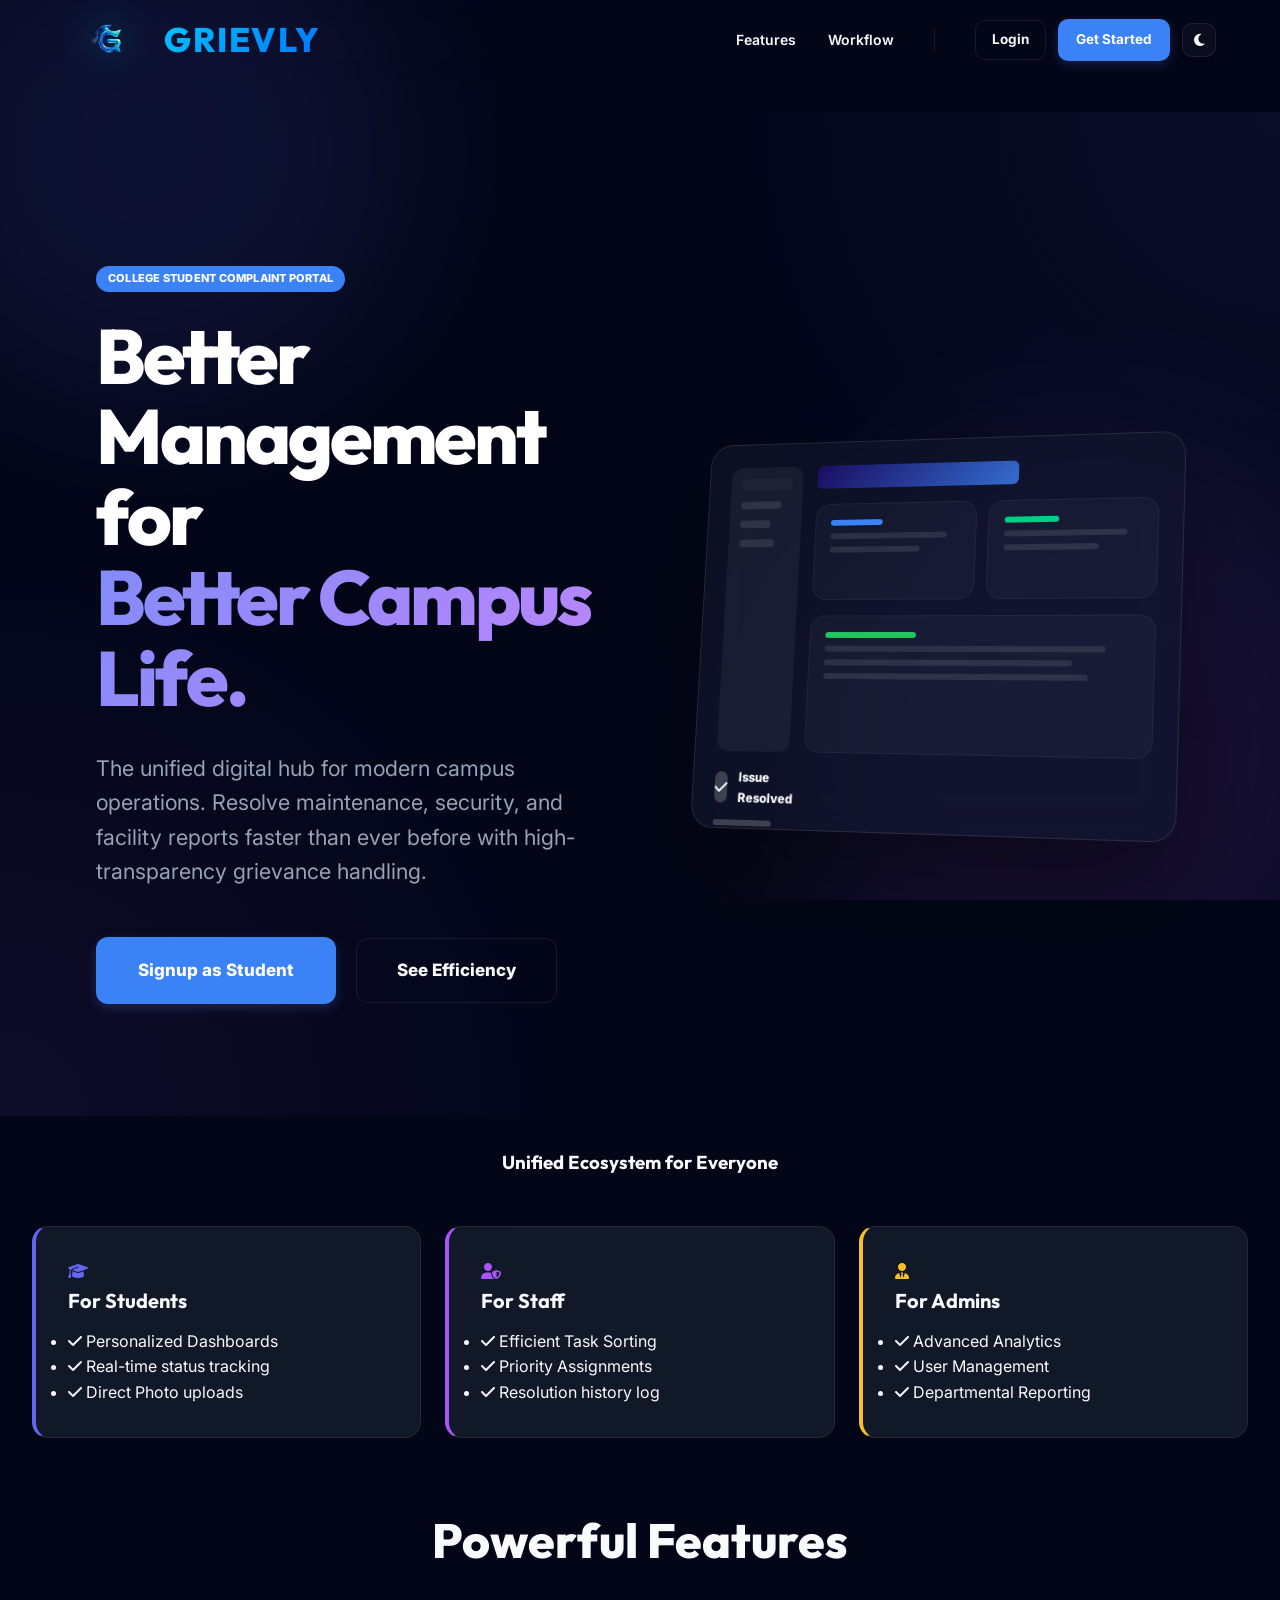
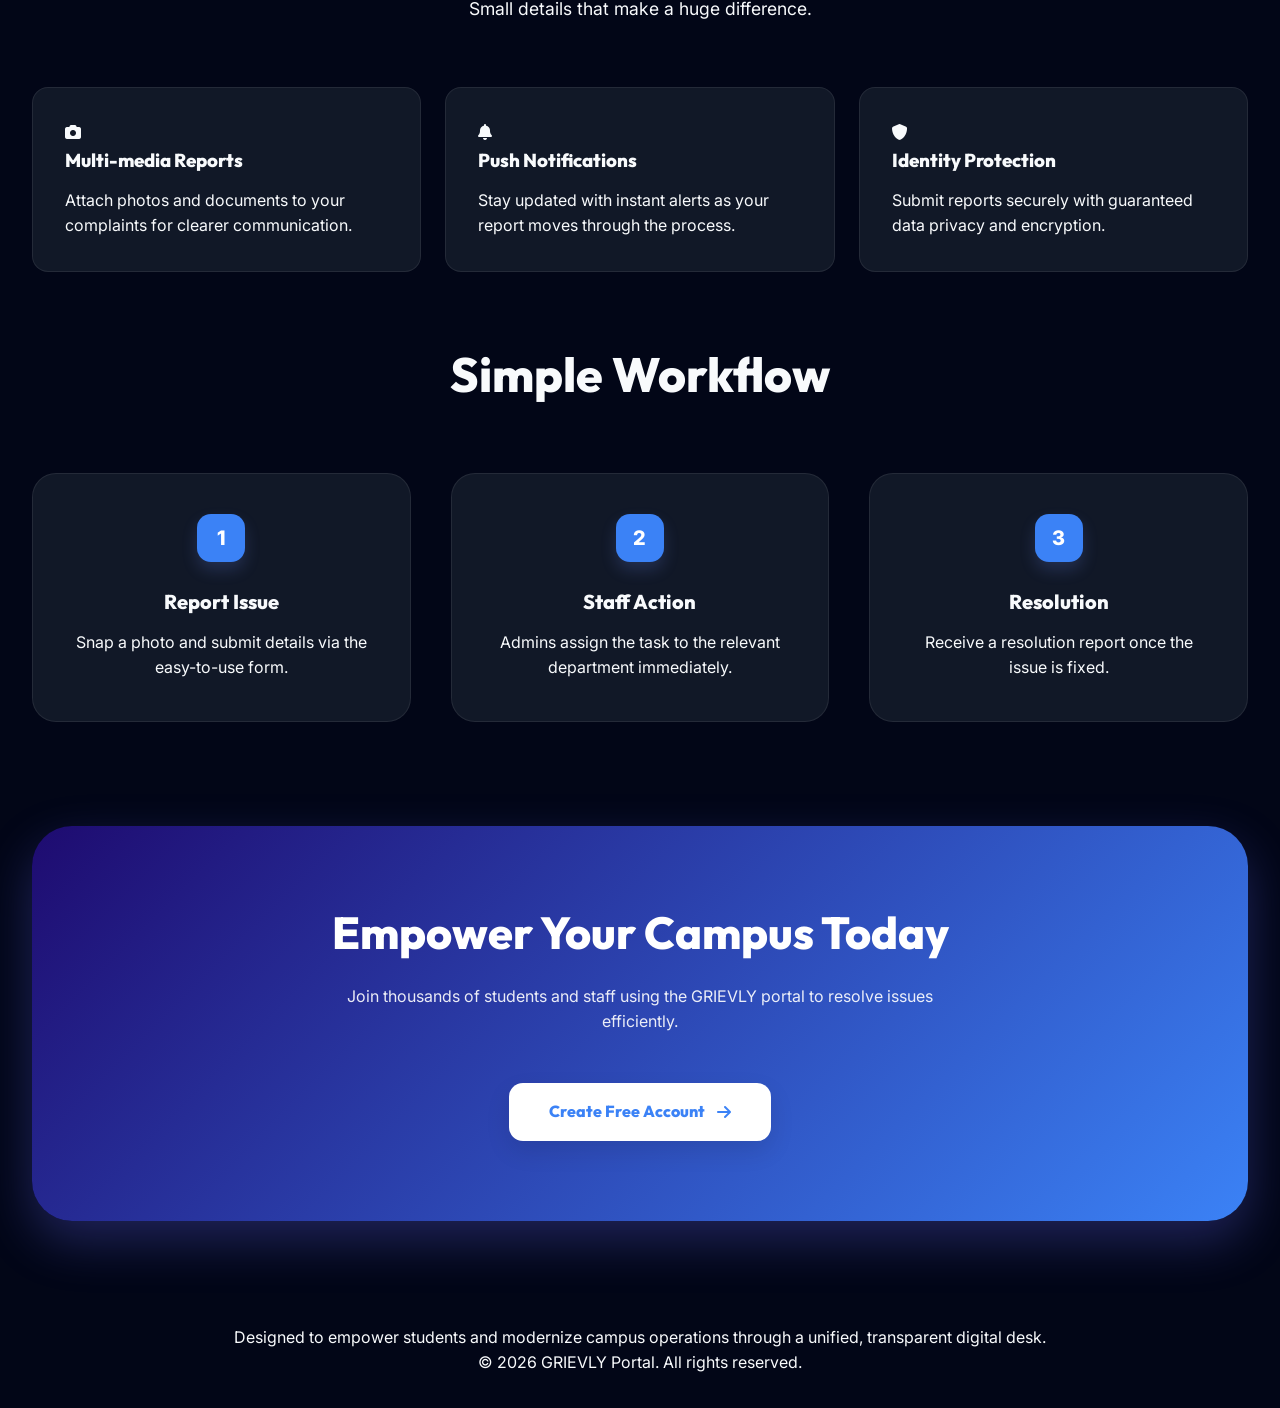
==== commit fe2dbd93: "style: increase navbar logo and text size for better visual presence" ====
--- a/index.html
+++ b/index.html
@@ -23,9 +23,9 @@
     <!-- Navigation -->
     <nav class="navbar">
         <div class="content flex-between">
-            <div class="logo flex-center" style="gap: 10px; cursor: pointer;">
-                <img src="assets/G-Logo-V2.png" alt="GLogo" style="height: 36px; width: auto; flex-shrink: 0; filter: drop-shadow(0px 0px 15px rgba(0, 198, 255, 0.4));">
-                <span class="brand-text" style="font-family: 'Outfit', sans-serif; font-size: 22px; font-weight: 800; background: linear-gradient(135deg, #00c6ff 0%, #0072ff 100%); -webkit-background-clip: text; background-clip: text; -webkit-text-fill-color: transparent; letter-spacing: 1px;">GRIEVLY</span>
+            <div class="logo flex-center" style="gap: 16px; cursor: pointer;">
+                <img src="assets/G-Logo-V2.png" alt="GLogo" style="height: 56px; width: auto; flex-shrink: 0; filter: drop-shadow(0px 0px 20px rgba(0, 198, 255, 0.4));">
+                <span class="brand-text" style="font-family: 'Outfit', sans-serif; font-size: 34px; font-weight: 800; background: linear-gradient(135deg, #00c6ff 0%, #0072ff 100%); -webkit-background-clip: text; background-clip: text; -webkit-text-fill-color: transparent; letter-spacing: 1.5px;">GRIEVLY</span>
             </div>
 
             <button class="mobile-toggle" id="mobile-toggle">
--- a/css/style.css
+++ b/css/style.css
@@ -33,14 +33,16 @@
     --info: #3b82f6;
 
     /* Architecture Tokens */
-    --sidebar-width: 260px;
-    --navbar-height: 72px;
-    --radius-sm: 6px;
-    --radius-md: 10px;
-    --radius-lg: 16px;
-    --radius-xl: 28px;
+    --sidebar-width: 16.25rem; /* 260px */
+    --navbar-height: 4.5rem; /* 72px */
+    --radius-sm: 0.375rem; /* 6px */
+    --radius-md: 0.625rem; /* 10px */
+    --radius-lg: 1rem; /* 16px */
+    --radius-xl: 1.75rem; /* 28px */
     --radius-full: 9999px;
-    --transition: 0.3s cubic-bezier(0.4, 0, 0.2, 1);
+    --transition-speed: 0.3s;
+    --transition-ease: ease-in-out;
+    --transition: var(--transition-speed) var(--transition-ease);
     --transition-slow: 0.5s cubic-bezier(0.645, 0.045, 0.355, 1);
 
     /* Shadows */
@@ -48,6 +50,7 @@
     --shadow-md: 0 4px 6px -1px rgb(0 0 0 / 0.1);
     --shadow-lg: 0 10px 15px -3px rgb(0 0 0 / 0.1);
     --shadow-xl: 0 25px 50px -12px rgba(0, 0, 0, 0.1);
+
 
     /* Landing Page Specific */
     --hero-gradient: linear-gradient(135deg, #1e0b70 0%, #3b82f6 100%);
@@ -80,11 +83,11 @@
     position: sticky;
     top: 0;
     z-index: 1000;
-    height: 60px; /* Slimmer height */
+    height: 80px; /* Increased for larger logo */
     padding: 0 5%;
     background: var(--navbar-bg);
-    backdrop-filter: blur(8px); /* Lighter blur */
-    -webkit-backdrop-filter: blur(8px);
+    backdrop-filter: blur(12px);
+    -webkit-backdrop-filter: blur(12px);
     border-bottom: 1px solid var(--navbar-border);
     display: flex;
     align-items: center;
@@ -163,6 +166,12 @@
     margin: 0;
     padding: 0;
 }
+
+html, body {
+    overflow-x: hidden;
+    width: 100%;
+}
+
 
 body {
     font-family: 'Inter', system-ui, -apple-system, sans-serif;
@@ -537,73 +546,78 @@
 }
 
 /* Stats & Cards */
-.stats-grid,
 .admin-stats-grid {
     display: grid;
-    grid-template-columns: repeat(auto-fit, minmax(240px, 1fr));
-    gap: 24px;
-    margin-bottom: 32px;
-}
-
-.card,
-.stat-card,
-.saas-card {
-    background: var(--bg-card);
-    border: 1px solid var(--border);
-    border-radius: var(--radius-lg);
-    padding: 24px;
-    box-shadow: var(--shadow-sm);
-    transition: var(--transition);
-}
-
-.card:hover,
-.stat-card:hover {
-    box-shadow: var(--shadow-md);
-    border-color: var(--primary-light);
-}
-
-.stat-label {
-    font-size: 12px;
-    font-weight: 700;
-    color: var(--text-muted);
-    text-transform: uppercase;
-    margin-bottom: 8px;
-}
-
-.stat-value {
-    font-size: 28px;
-    font-weight: 800;
-    color: var(--text-strong);
-}
-
-/* Premium Dashboard Stats */
+    grid-template-columns: 1fr;
+    gap: 1.5rem;
+    margin-bottom: 2rem;
+    width: 100%;
+}
+
 .premium-stat-card {
     background: var(--bg-card);
     border: 1px solid var(--border);
-    border-radius: 20px;
-    padding: 24px;
-    display: flex;
-    align-items: center;
-    gap: 20px;
-    transition: all 0.3s cubic-bezier(0.4, 0, 0.2, 1);
-}
-
-.premium-stat-card:hover {
-    transform: translateY(-4px);
-    border-color: var(--primary);
-    box-shadow: var(--shadow-lg);
-}
+    border-radius: 0.75rem;
+    padding: 1rem;
+    display: flex;
+    align-items: center;
+    gap: 1rem;
+    width: 100%;
+}
+
+
+/* --- Dashboard Layout & Components --- */
+.admin-content {
+    padding: 1rem;
+    max-width: 1400px;
+    margin: 0 auto;
+    width: 100%;
+}
+
+
+.premium-stat-card h2 {
+    font-size: 1.5rem;
+    font-weight: 800;
+    margin: 0;
+}
+
+
+
+.charts-grid {
+    display: grid;
+    grid-template-columns: 1fr 1fr;
+    gap: 1.5rem;
+    margin-top: 1.5rem;
+}
+
+.chart-card {
+    padding: 1.5rem;
+    background: var(--bg-card);
+    border: 1px solid var(--border);
+    border-radius: 1.5rem;
+    transition: var(--transition);
+    overflow: hidden;
+    width: 100%;
+}
+
+.chart-container {
+    height: 18.75rem; /* 300px */
+    position: relative;
+    width: 100% !important;
+}
+
 
 .stat-icon {
-    width: 56px;
-    height: 56px;
-    border-radius: 14px;
+    width: 3.5rem;
+    height: 3.5rem;
+    border-radius: 0.875rem;
     display: flex;
     align-items: center;
     justify-content: center;
-    font-size: 22px;
+    font-size: 1.375rem;
     flex-shrink: 0;
 }
+
 
 .stat-info {
     display: flex;
@@ -686,6 +700,24 @@
 tr:hover {
     background: var(--bg-hover);
 }
+
+/* Skeleton Loading System */
+.skeleton {
+    background: linear-gradient(90deg, var(--bg-hover) 25%, var(--border) 50%, var(--bg-hover) 75%);
+    background-size: 200% 100%;
+    animation: skeletonShimmer 1.5s infinite linear;
+    border-radius: 4px;
+}
+
+@keyframes skeletonShimmer {
+    0% { background-position: 200% 0; }
+    100% { background-position: -200% 0; }
+}
+
+.skeleton-text { height: 1rem; margin-bottom: 0.5rem; }
+.skeleton-title { height: 1.5rem; margin-bottom: 0.75rem; width: 60%; }
+.skeleton-btn { height: 2rem; width: 5rem; }
+
 
 /* Buttons System */
 .btn,
@@ -2734,7 +2766,7 @@
     .main-content {
         margin-left: 0 !important;
         width: 100% !important;
-        padding: 80px 16px 40px 16px !important;
+        padding: 76px 10px 40px 10px !important;
         /* Space for top-nav */
     }
 
@@ -2757,20 +2789,30 @@
     }
 
     .top-nav .menu-toggle {
-        display: block !important;
+        display: flex !important;
+        align-items: center;
+        justify-content: center;
+        width: 40px;
+        height: 40px;
         font-size: 20px;
         color: var(--text-main);
-        background: none;
-        border: none;
+        background: rgba(255, 255, 255, 0.05);
+        border: 1px solid var(--border);
+        border-radius: 10px;
         cursor: pointer;
-        padding: 8px;
     }
 
     .view-title {
         margin: 0 !important;
-        font-size: 18px !important;
+        font-size: 20px !important;
         font-weight: 800 !important;
         font-family: 'Outfit', sans-serif;
+        letter-spacing: -0.02em;
+    }
+
+    .view-subtitle {
+        font-size: 11px !important;
+        opacity: 0.7;
     }
 
     .stats-grid,
@@ -2780,7 +2822,50 @@
     }
 
     .premium-stat-card {
-        padding: 20px !important;
+        padding: 12px !important; /* Further reduced padding */
+        flex-direction: column;
+        align-items: center;
+        text-align: center;
+        min-height: 120px; /* Ensure enough height for content */
+    }
+
+    .premium-stat-card .stat-icon {
+        width: 36px !important;
+        height: 36px !important;
+        font-size: 16px !important;
+        margin: 0 0 8px 0 !important;
+    }
+
+    .premium-stat-card .stat-info label {
+        font-size: 10px !important;
+        margin-bottom: 2px !important;
+    }
+
+    .premium-stat-card .stat-info h2 {
+        font-size: 18px !important;
+        line-height: 1 !important;
+    }
+
+    .priority-grid {
+        gap: 8px !important;
+        height: 48px !important;
+    }
+
+    .priority-btn {
+        font-size: 11px !important;
+        padding: 0 10px !important;
+    }
+
+    .form-card {
+        padding: 24px 16px !important;
+        border-radius: 20px !important;
+        margin: 12px 0 !important;
+        width: 100% !important;
+        max-width: 100% !important;
+    }
+
+    .section-title {
+        font-size: 16px !important;
     }
 
     .table-container {
@@ -2805,6 +2890,20 @@
         align-items: flex-start !important;
         gap: 12px !important;
         padding: 16px !important;
+    }
+
+    /* Charts refinement on mobile */
+    .charts-grid {
+        grid-template-columns: 1fr !important;
+        gap: 20px !important;
+    }
+
+    .charts-grid .card {
+        padding: 20px !important;
+    }
+
+    .charts-grid .card div[style*="height: 300px"] {
+        height: 220px !important;
     }
 }
 
@@ -3159,3 +3258,115 @@
     }
 
 }
+
+/* --- Premium Admin Mobile Responsiveness Master --- */
+@media (max-width: 1024px) {
+    .sidebar {
+        transform: translateX(-100%);
+        visibility: hidden;
+        z-index: 1000;
+    }
+    .sidebar.active {
+        transform: translateX(0);
+        visibility: visible;
+        width: 16rem;
+    }
+    .main-wrapper {
+        margin-left: 0 !important;
+        width: 100% !important;
+    }
+    .top-nav {
+        padding: 1rem;
+    }
+    .menu-toggle {
+        display: flex !important;
+        background: var(--bg-card);
+        border: 1px solid var(--border);
+        border-radius: 8px;
+        width: 40px;
+        height: 40px;
+        align-items: center;
+        justify-content: center;
+        cursor: pointer;
+    }
+}
+
+@media (max-width: 768px) {
+    .admin-stats-grid {
+        grid-template-columns: 1fr;
+        gap: 0.75rem;
+    }
+    .premium-stat-card {
+        padding: 0.75rem;
+        gap: 0.75rem;
+    }
+    .premium-stat-card h2 {
+        font-size: 1.25rem;
+    }
+    .chart-container {
+        height: 180px !important;
+    }
+    .chart-card {
+        padding: 1rem !important;
+    }
+    .admin-content {
+        padding: 0.75rem !important;
+    }
+    .charts-grid {
+        grid-template-columns: 1fr;
+        gap: 1rem;
+    }
+}
+
+
+
+@media (max-width: 480px) {
+    .admin-content {
+        padding: 0.5rem !important;
+    }
+    .admin-stats-grid {
+        gap: 0.5rem;
+    }
+    .chart-card {
+        padding: 0.75rem !important;
+    }
+    .table-header {
+        flex-direction: column;
+        align-items: flex-start;
+        gap: 0.75rem;
+        padding: 1rem !important;
+    }
+}
+
+
+
+body {
+    overflow-x: hidden;
+}
+
+
+
+
+/* State Handling */
+body.sidebar-active {
+    overflow: hidden !important;
+}
+
+.sidebar-overlay {
+    position: fixed;
+    inset: 0;
+    background: rgba(2, 6, 23, 0.4);
+    backdrop-filter: blur(2px);
+    z-index: 950;
+    opacity: 0;
+    visibility: hidden;
+    transition: opacity 0.3s;
+}
+
+.sidebar-overlay.active {
+    opacity: 1;
+    visibility: visible;
+}
+
+
+
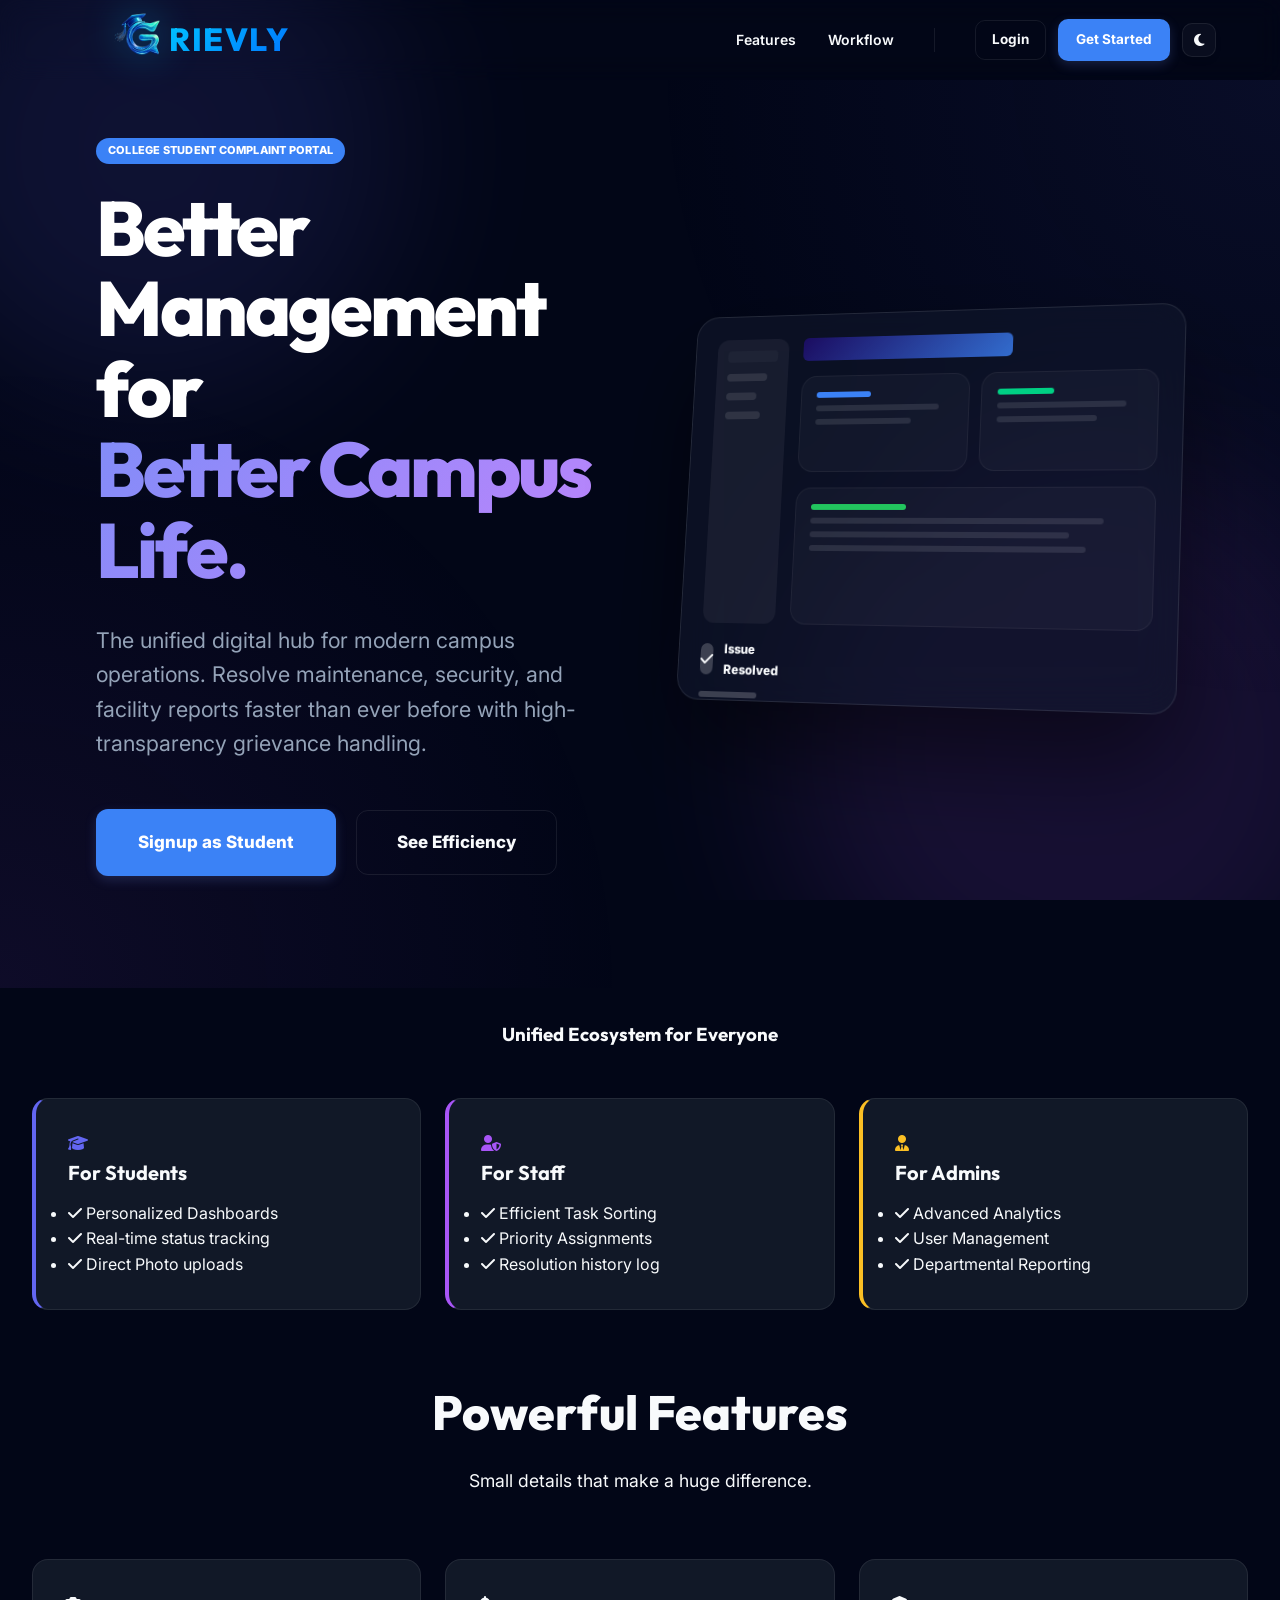
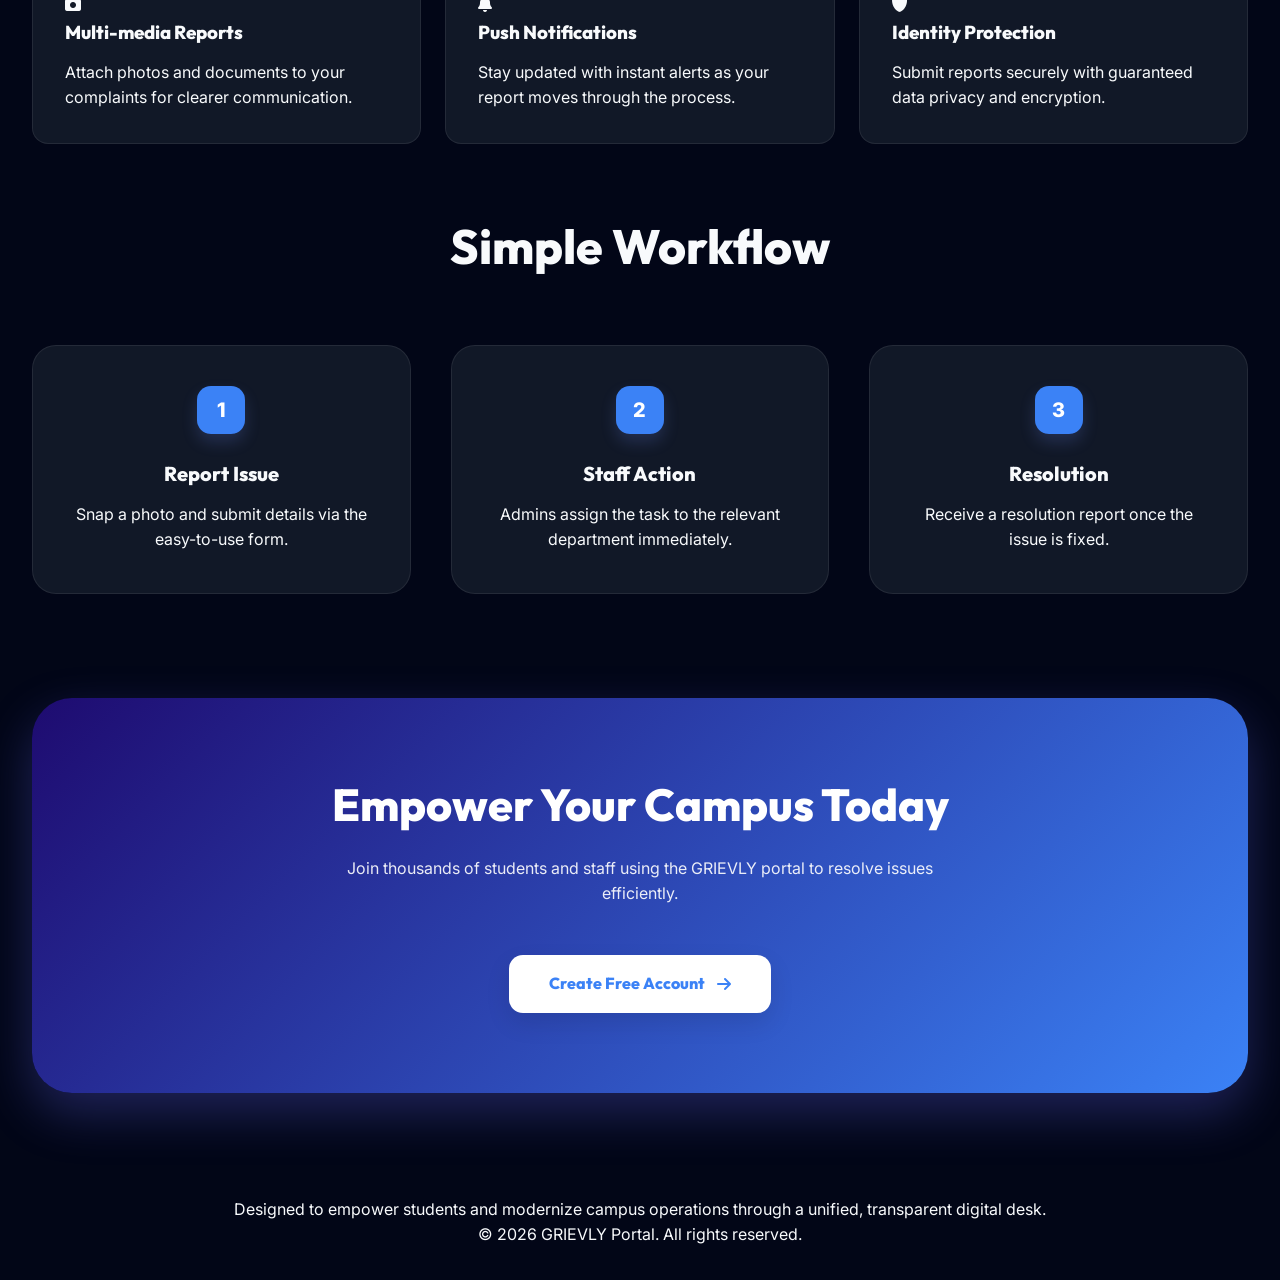
==== commit 6fe046bf: "chore: branding unification to RIEVLY and layout refinements" ====
--- a/index.html
+++ b/index.html
@@ -7,7 +7,9 @@
     <title>GRIEVLY | College Student Complaint Portal</title>
     <link rel="stylesheet" href="https://cdnjs.cloudflare.com/ajax/libs/font-awesome/6.4.2/css/all.min.css">
     <link rel="stylesheet" href="css/style.css">
-    <link href="https://fonts.googleapis.com/css2?family=Inter:wght@400;500;600;700&family=Outfit:wght@400;600;800&display=swap" rel="stylesheet">
+    <link
+        href="https://fonts.googleapis.com/css2?family=Inter:wght@400;500;600;700&family=Outfit:wght@400;600;800&display=swap"
+        rel="stylesheet">
     <script src="js/config.js"></script>
     <script>UI.initTheme();</script>
 </head>
@@ -23,9 +25,9 @@
     <!-- Navigation -->
     <nav class="navbar">
         <div class="content flex-between">
-            <div class="logo flex-center" style="gap: 16px; cursor: pointer;">
-                <img src="assets/G-Logo-V2.png" alt="GLogo" style="height: 56px; width: auto; flex-shrink: 0; filter: drop-shadow(0px 0px 20px rgba(0, 198, 255, 0.4));">
-                <span class="brand-text" style="font-family: 'Outfit', sans-serif; font-size: 34px; font-weight: 800; background: linear-gradient(135deg, #00c6ff 0%, #0072ff 100%); -webkit-background-clip: text; background-clip: text; -webkit-text-fill-color: transparent; letter-spacing: 1.5px;">GRIEVLY</span>
+            <div class="logo flex-center" style="gap: 0; cursor: pointer;" onclick="window.location.href='index.html'">
+                <img src="assets/G-Logo-V2.png" alt="GLogo" style="height: 82px; width: auto; flex-shrink: 0; filter: drop-shadow(0px 0px 20px rgba(0, 198, 255, 0.4)); transform: translateX(12px) translateY(-4px);">
+                <span class="brand-text" style="font-family: 'Outfit', sans-serif; font-size: 32px; font-weight: 800; background: linear-gradient(135deg, #00c6ff 0%, #0072ff 100%); -webkit-background-clip: text; background-clip: text; -webkit-text-fill-color: transparent; letter-spacing: 1.5px; margin-left: -18px;">RIEVLY</span>
             </div>
 
             <button class="mobile-toggle" id="mobile-toggle">
@@ -35,9 +37,10 @@
             <div class="nav-links flex-center gap-32" id="nav-links">
                 <a href="#features" class="nav-item">Features</a>
                 <a href="#how-it-works" class="nav-item">Workflow</a>
-                
+
                 <!-- Mobile Theme Toggle -->
-                <div class="nav-item mobile-only flex-between" onclick="UI.toggleTheme()" style="cursor: pointer; width: 100%;">
+                <div class="nav-item mobile-only flex-between" onclick="UI.toggleTheme()"
+                    style="cursor: pointer; width: 100%;">
                     <span>Switch Theme</span>
                     <i class="fa-solid fa-moon theme-icon-mobile"></i>
                 </div>
@@ -61,13 +64,17 @@
             <div class="content">
                 <div class="hero-layout">
                     <div class="hero-content">
-                        <div class="badge badge-indigo" style="margin-bottom: 24px; background: var(--primary); color: #fff;">COLLEGE STUDENT COMPLAINT PORTAL</div>
+                        <div class="badge badge-indigo"
+                            style="margin-bottom: 24px; background: var(--primary); color: #fff;">COLLEGE STUDENT
+                            COMPLAINT PORTAL</div>
                         <h1 class="hero-title">Better Management for <br><span>Better Campus Life.</span></h1>
                         <p class="hero-subtitle">
-                            The unified digital hub for modern campus operations. Resolve maintenance, security, and facility reports faster than ever before with high-transparency grievance handling.
+                            The unified digital hub for modern campus operations. Resolve maintenance, security, and
+                            facility reports faster than ever before with high-transparency grievance handling.
                         </p>
                         <div class="hero-buttons">
-                            <a href="pages/login-v2.html?mode=signup" class="btn btn-primary btn-hero">Signup as Student</a>
+                            <a href="pages/login-v2.html?mode=signup" class="btn btn-primary btn-hero">Signup as
+                                Student</a>
                             <a href="#how-it-works" class="btn btn-secondary btn-hero">See Efficiency</a>
                         </div>
                     </div>
@@ -102,10 +109,14 @@
                             </div>
                             <div class="mockup-floating-card">
                                 <div style="display: flex; align-items: center; gap: 12px; margin-bottom: 12px;">
-                                    <div style="width: 32px; height: 32px; border-radius: 8px; background: rgba(255,255,255,0.2); display: flex; align-items: center; justify-content: center;"><i class="fa-solid fa-check"></i></div>
+                                    <div
+                                        style="width: 32px; height: 32px; border-radius: 8px; background: rgba(255,255,255,0.2); display: flex; align-items: center; justify-content: center;">
+                                        <i class="fa-solid fa-check"></i></div>
                                     <span style="font-weight: 800; font-size: 13px;">Issue Resolved</span>
                                 </div>
-                                <div style="height: 6px; width: 80%; background: rgba(255,255,255,0.2); border-radius: 3px;"></div>
+                                <div
+                                    style="height: 6px; width: 80%; background: rgba(255,255,255,0.2); border-radius: 3px;">
+                                </div>
                             </div>
                         </div>
                     </div>
@@ -122,7 +133,8 @@
                 </div>
                 <div class="grid-3">
                     <div class="feature-card role-card" style="border-left: 4px solid #6366f1;">
-                        <div class="feature-icon-box" style="color: #6366f1;"><i class="fa-solid fa-graduation-cap"></i></div>
+                        <div class="feature-icon-box" style="color: #6366f1;"><i class="fa-solid fa-graduation-cap"></i>
+                        </div>
                         <h4 style="margin-bottom: 12px; font-weight: 700; font-size: 20px;">For Students</h4>
                         <ul class="role-list">
                             <li><i class="fa-solid fa-check"></i> Personalized Dashboards</li>
@@ -131,7 +143,8 @@
                         </ul>
                     </div>
                     <div class="feature-card role-card" style="border-left: 4px solid #a855f7;">
-                        <div class="feature-icon-box" style="color: #a855f7;"><i class="fa-solid fa-user-shield"></i></div>
+                        <div class="feature-icon-box" style="color: #a855f7;"><i class="fa-solid fa-user-shield"></i>
+                        </div>
                         <h4 style="margin-bottom: 12px; font-weight: 700; font-size: 20px;">For Staff</h4>
                         <ul class="role-list">
                             <li><i class="fa-solid fa-check"></i> Efficient Task Sorting</li>
@@ -156,7 +169,9 @@
         <section id="features" class="section-spacing">
             <div class="content">
                 <div class="text-center" style="margin-bottom: 64px;">
-                    <h2 class="heading-2" style="font-size: clamp(2rem, 4vw, 3rem); font-weight: 800; margin-bottom: 16px;">Powerful Features</h2>
+                    <h2 class="heading-2"
+                        style="font-size: clamp(2rem, 4vw, 3rem); font-weight: 800; margin-bottom: 16px;">Powerful
+                        Features</h2>
                     <p class="text-muted" style="font-size: 1.1rem;">Small details that make a huge difference.</p>
                 </div>
                 <div class="grid-3">
@@ -186,7 +201,8 @@
         <section id="how-it-works" class="section-spacing">
             <div class="content">
                 <div class="text-center" style="margin-bottom: 60px;">
-                    <h2 class="heading-2" style="font-size: clamp(2rem, 4vw, 3rem); font-weight: 800;">Simple Workflow</h2>
+                    <h2 class="heading-2" style="font-size: clamp(2rem, 4vw, 3rem); font-weight: 800;">Simple Workflow
+                    </h2>
                 </div>
                 <div class="steps-container">
                     <div class="step-item">
@@ -216,10 +232,12 @@
             <div class="cta-box">
                 <div class="cta-content">
                     <h2 class="heading-2" style="margin-bottom: 24px;">Empower Your Campus Today</h2>
-                    <p class="text-lg" style="margin-bottom: 48px; max-width: 600px; margin-left: auto; margin-right: auto; opacity: 0.9;">
+                    <p class="text-lg"
+                        style="margin-bottom: 48px; max-width: 600px; margin-left: auto; margin-right: auto; opacity: 0.9;">
                         Join thousands of students and staff using the GRIEVLY portal to resolve issues efficiently.
                     </p>
-                    <a href="pages/login-v2.html?mode=signup" class="btn-premium">Create Free Account <i class="fa-solid fa-arrow-right"></i></a>
+                    <a href="pages/login-v2.html?mode=signup" class="btn-premium">Create Free Account <i
+                            class="fa-solid fa-arrow-right"></i></a>
                 </div>
             </div>
         </section>
@@ -228,7 +246,8 @@
     <footer class="footer">
         <div class="content flex-col-center text-center">
             <p class="text-muted footer-text">
-                Designed to empower students and modernize campus operations through a unified, transparent digital desk.
+                Designed to empower students and modernize campus operations through a unified, transparent digital
+                desk.
             </p>
             <div class="footer-copyright">
                 &copy; 2026 GRIEVLY Portal. All rights reserved.
--- a/css/style.css
+++ b/css/style.css
@@ -33,12 +33,18 @@
     --info: #3b82f6;
 
     /* Architecture Tokens */
-    --sidebar-width: 16.25rem; /* 260px */
-    --navbar-height: 4.5rem; /* 72px */
-    --radius-sm: 0.375rem; /* 6px */
-    --radius-md: 0.625rem; /* 10px */
-    --radius-lg: 1rem; /* 16px */
-    --radius-xl: 1.75rem; /* 28px */
+    --sidebar-width: 16.25rem;
+    /* 260px */
+    --navbar-height: 4.5rem;
+    /* 72px */
+    --radius-sm: 0.375rem;
+    /* 6px */
+    --radius-md: 0.625rem;
+    /* 10px */
+    --radius-lg: 1rem;
+    /* 16px */
+    --radius-xl: 1.75rem;
+    /* 28px */
     --radius-full: 9999px;
     --transition-speed: 0.3s;
     --transition-ease: ease-in-out;
@@ -80,10 +86,13 @@
 
 /* --- Modern Navbar (Premium Glassmorphism) --- */
 .navbar {
-    position: sticky;
+    position: fixed;
     top: 0;
+    left: 0;
+    width: 100%;
     z-index: 1000;
-    height: 80px; /* Increased for larger logo */
+    height: 80px;
+    /* Increased for larger logo */
     padding: 0 5%;
     background: var(--navbar-bg);
     backdrop-filter: blur(12px);
@@ -92,6 +101,11 @@
     display: flex;
     align-items: center;
     justify-content: space-between;
+}
+
+main {
+    padding-top: 80px;
+    /* Offset for fixed navbar */
 }
 
 /* --- Premium Logo Layout --- */
@@ -167,7 +181,8 @@
     padding: 0;
 }
 
-html, body {
+html,
+body {
     overflow-x: hidden;
     width: 100%;
 }
@@ -197,9 +212,19 @@
         transform: translateY(0);
     }
 }
-h1, h2, h3, h4, h5, h6, .brand-text, .btn, .btn-premium {
+
+h1,
+h2,
+h3,
+h4,
+h5,
+h6,
+.brand-text,
+.btn,
+.btn-premium {
     font-family: 'Outfit', sans-serif;
 }
+
 a {
     transition: var(--transition);
 }
@@ -269,7 +294,8 @@
 }
 
 .logo-text {
-    font-size: 24px; /* Slimmer branding */
+    font-size: 24px;
+    /* Slimmer branding */
     font-weight: 800;
     color: var(--text-strong);
     letter-spacing: -0.5px;
@@ -601,7 +627,8 @@
 }
 
 .chart-container {
-    height: 18.75rem; /* 300px */
+    height: 18.75rem;
+    /* 300px */
     position: relative;
     width: 100% !important;
 }
@@ -710,13 +737,30 @@
 }
 
 @keyframes skeletonShimmer {
-    0% { background-position: 200% 0; }
-    100% { background-position: -200% 0; }
-}
-
-.skeleton-text { height: 1rem; margin-bottom: 0.5rem; }
-.skeleton-title { height: 1.5rem; margin-bottom: 0.75rem; width: 60%; }
-.skeleton-btn { height: 2rem; width: 5rem; }
+    0% {
+        background-position: 200% 0;
+    }
+
+    100% {
+        background-position: -200% 0;
+    }
+}
+
+.skeleton-text {
+    height: 1rem;
+    margin-bottom: 0.5rem;
+}
+
+.skeleton-title {
+    height: 1.5rem;
+    margin-bottom: 0.75rem;
+    width: 60%;
+}
+
+.skeleton-btn {
+    height: 2rem;
+    width: 5rem;
+}
 
 
 /* Buttons System */
@@ -2295,14 +2339,16 @@
 .nav-links {
     display: flex;
     align-items: center;
-    gap: 24px; /* Compact padding/gaps */
+    gap: 24px;
+    /* Compact padding/gaps */
 }
 
 .navbar .nav-item {
     color: var(--text-main);
     text-decoration: none;
     font-weight: 600;
-    font-size: 14px; /* Smaller font for minimal look */
+    font-size: 14px;
+    /* Smaller font for minimal look */
     transition: var(--transition);
     position: relative;
     padding: 6px 0;
@@ -2360,12 +2406,17 @@
 }
 
 /* Gap Utilities */
-.gap-16 { gap: 16px; }
-.gap-32 { gap: 32px; }
+.gap-16 {
+    gap: 16px;
+}
+
+.gap-32 {
+    gap: 32px;
+}
 
 /* --- Local Hero Layout Styles --- */
 .hero-section {
-    padding: 120px 5% 80px;
+    padding: 24px 5% 80px;
     position: relative;
     overflow: hidden;
     display: flex;
@@ -2378,7 +2429,7 @@
     display: grid;
     grid-template-columns: 1fr 1fr;
     align-items: center;
-    gap: 80px;
+    gap: 50px;
 }
 
 .hero-content {
@@ -2451,9 +2502,17 @@
 }
 
 @keyframes floating {
-    0% { transform: rotateY(-18deg) rotateX(8deg) translateY(0); }
-    50% { transform: rotateY(-20deg) rotateX(10deg) translateY(-15px); }
-    100% { transform: rotateY(-18deg) rotateX(8deg) translateY(0); }
+    0% {
+        transform: rotateY(-18deg) rotateX(8deg) translateY(0);
+    }
+
+    50% {
+        transform: rotateY(-20deg) rotateX(10deg) translateY(-15px);
+    }
+
+    100% {
+        transform: rotateY(-18deg) rotateX(8deg) translateY(0);
+    }
 }
 
 .mockup-sidebar {
@@ -2522,19 +2581,24 @@
     .mobile-toggle {
         display: block;
     }
+
     .navbar {
         height: 60px;
         padding: 0 5%;
     }
+
     .mobile-only {
         display: flex !important;
     }
+
     .theme-toggle:not(.mobile-only) {
         display: none !important;
     }
+
     .nav-links {
         position: absolute;
-        top: calc(100% + 12px); /* Floats smoothly below the navbar */
+        top: calc(100% + 12px);
+        /* Floats smoothly below the navbar */
         left: 5%;
         width: 90%;
         border-radius: 16px;
@@ -2553,64 +2617,78 @@
         transition: all 0.3s cubic-bezier(0.4, 0, 0.2, 1);
         pointer-events: none;
     }
+
     .nav-links.active {
         opacity: 1;
         visibility: visible;
         transform: translateY(0);
         pointer-events: auto;
     }
+
     .nav-links .nav-item {
         width: 100%;
         text-align: center;
         padding: 8px 0;
         font-size: 15px;
     }
+
     .nav-links .nav-item.mobile-only {
         justify-content: center;
         gap: 12px;
         color: var(--text-muted);
     }
+
     .nav-actions {
         flex-direction: column;
         width: 100%;
         gap: 12px;
     }
+
     .nav-actions .btn {
         width: 100%;
         text-align: center;
         padding: 12px;
         font-size: 15px;
     }
+
     .nav-divider {
         width: 100%;
         height: 1px;
         margin: 4px 0;
         background: var(--navbar-border);
     }
+
     .hero-section {
         padding: 5px 5% 40px;
     }
+
     .hero-layout {
         grid-template-columns: 1fr;
         text-align: center;
         gap: 40px;
     }
+
     .hero-title {
         font-size: clamp(2.5rem, 10vw, 3.5rem);
     }
+
     .hero-content {
         text-align: center;
     }
+
     .hero-subtitle {
         margin: 0 auto 48px;
     }
+
     .hero-buttons {
         justify-content: center;
         flex-direction: column;
     }
+
     .hero-buttons .btn {
         width: 100%;
     }
+
     .dashboard-mockup {
         display: none;
     }
@@ -2822,11 +2900,13 @@
     }
 
     .premium-stat-card {
-        padding: 12px !important; /* Further reduced padding */
+        padding: 12px !important;
+        /* Further reduced padding */
         flex-direction: column;
         align-items: center;
         text-align: center;
-        min-height: 120px; /* Ensure enough height for content */
+        min-height: 120px;
+        /* Ensure enough height for content */
     }
 
     .premium-stat-card .stat-icon {
@@ -2912,7 +2992,7 @@
    FINAL PREMIUM AUTH UI (100% FIDELITY TO SCREENSHOT)
    ============================================================ */
 .auth-body {
-    background: 
+    background:
         radial-gradient(circle at top left, rgba(0, 198, 255, 0.15) 0%, transparent 40%),
         radial-gradient(circle at bottom right, rgba(0, 114, 255, 0.15) 0%, transparent 40%),
         #020617;
@@ -2924,6 +3004,7 @@
     margin: 0;
     z-index: 1;
 }
+
 .auth-body::before {
     content: '';
     position: absolute;
@@ -2942,15 +3023,18 @@
     display: flex;
     width: 960px;
     height: 600px;
-    background: rgba(15, 23, 42, 0.35); /* Increased transparency */
+    background: rgba(15, 23, 42, 0.35);
+    /* Increased transparency */
     backdrop-filter: blur(40px) saturate(180%);
     -webkit-backdrop-filter: blur(40px) saturate(180%);
-    border: 1px solid rgba(255, 255, 255, 0.12); /* Brighter border for glow */
+    border: 1px solid rgba(255, 255, 255, 0.12);
+    /* Brighter border for glow */
     border-radius: 30px;
     overflow: hidden;
-    box-shadow: 
+    box-shadow:
         0 25px 50px -12px rgba(0, 0, 0, 0.5),
-        inset 0 1px 1px rgba(255, 255, 255, 0.05); /* Inner highlight */
+        inset 0 1px 1px rgba(255, 255, 255, 0.05);
+    /* Inner highlight */
     position: relative;
     font-family: inherit;
 }
@@ -3166,6 +3250,7 @@
 [data-theme="light"] .auth-body {
     background: radial-gradient(circle at top right, #f8fafc 0%, #e2e8f0 100%);
 }
+
 [data-theme="light"] .auth-card {
     background: rgba(255, 255, 255, 0.4);
     backdrop-filter: blur(40px) saturate(180%);
@@ -3173,54 +3258,68 @@
     border: 1px solid rgba(255, 255, 255, 0.4);
     box-shadow: 0 25px 50px -12px rgba(0, 0, 0, 0.05);
 }
+
 [data-theme="light"] .form-panel h1 {
     color: #0f172a;
 }
+
 [data-theme="light"] .input-box {
     background: rgba(255, 255, 255, 0.5);
     backdrop-filter: blur(8px);
     border: 1px solid rgba(0, 0, 0, 0.1);
 }
+
 [data-theme="light"] .input-box input {
     color: #0f172a;
 }
+
 [data-theme="light"] .input-box input::placeholder {
     color: #94a3b8;
 }
+
 [data-theme="light"] .btn-submit {
     background: #0f172a;
     color: #ffffff;
 }
+
 [data-theme="light"] .btn-submit:hover {
     background: #3b82f6;
     color: #ffffff;
 }
+
 [data-theme="light"] .auth-label {
     color: #64748b;
 }
+
 [data-theme="light"] .flex-actions label,
 [data-theme="light"] .form-panel p {
     color: #475569;
 }
+
 [data-theme="light"] .auth-theme-btn,
 [data-theme="light"] .auth-back-btn {
     background: rgba(255, 255, 255, 0.8) !important;
     border: 1px solid rgba(0, 0, 0, 0.1) !important;
     color: #0f172a !important;
 }
+
 [data-theme="light"] .mobile-switch {
     color: #475569;
 }
+
 [data-theme="light"] .overlay-panel h2 {
     color: #0f172a;
 }
+
 [data-theme="light"] .overlay-panel p {
     color: #475569;
 }
+
 [data-theme="light"] .btn-ghost {
     border-color: #0f172a;
     color: #0f172a;
 }
+
 [data-theme="light"] .btn-ghost:hover {
     background: #0f172a;
     color: #ffffff;
@@ -3232,6 +3331,7 @@
         flex-direction: column;
         padding: 20px;
     }
+
     .auth-card {
         width: 100%;
         max-width: 500px;
@@ -3239,20 +3339,31 @@
         flex-direction: column;
         margin: 0;
     }
-    .overlay-container { display: none; }
-    
+
+    .overlay-container {
+        display: none;
+    }
+
     @keyframes mobileAuthPop {
-        0% { opacity: 0; transform: scale(0.96) translateY(10px); }
-        100% { opacity: 1; transform: scale(1) translateY(0); }
-    }
-    
-    .form-panel { 
+        0% {
+            opacity: 0;
+            transform: scale(0.96) translateY(10px);
+        }
+
+        100% {
+            opacity: 1;
+            transform: scale(1) translateY(0);
+        }
+    }
+
+    .form-panel {
         position: relative;
         height: auto;
-        width: 100%; 
-        padding: 40px 20px; 
+        width: 100%;
+        padding: 40px 20px;
         animation: mobileAuthPop 0.4s cubic-bezier(0.175, 0.885, 0.32, 1.275) forwards;
     }
+
     .signup-mode .form-panel {
         transform: none;
     }
@@ -3266,18 +3377,22 @@
         visibility: hidden;
         z-index: 1000;
     }
+
     .sidebar.active {
         transform: translateX(0);
         visibility: visible;
         width: 16rem;
     }
+
     .main-wrapper {
         margin-left: 0 !important;
         width: 100% !important;
     }
+
     .top-nav {
         padding: 1rem;
     }
+
     .menu-toggle {
         display: flex !important;
         background: var(--bg-card);
@@ -3296,22 +3411,28 @@
         grid-template-columns: 1fr;
         gap: 0.75rem;
     }
+
     .premium-stat-card {
         padding: 0.75rem;
         gap: 0.75rem;
     }
+
     .premium-stat-card h2 {
         font-size: 1.25rem;
     }
+
     .chart-container {
         height: 180px !important;
     }
+
     .chart-card {
         padding: 1rem !important;
     }
+
     .admin-content {
         padding: 0.75rem !important;
     }
+
     .charts-grid {
         grid-template-columns: 1fr;
         gap: 1rem;
@@ -3324,12 +3445,15 @@
     .admin-content {
         padding: 0.5rem !important;
     }
+
     .admin-stats-grid {
         gap: 0.5rem;
     }
+
     .chart-card {
         padding: 0.75rem !important;
     }
+
     .table-header {
         flex-direction: column;
         align-items: flex-start;
@@ -3366,7 +3490,4 @@
 .sidebar-overlay.active {
     opacity: 1;
     visibility: visible;
-}
-
-
-
+}
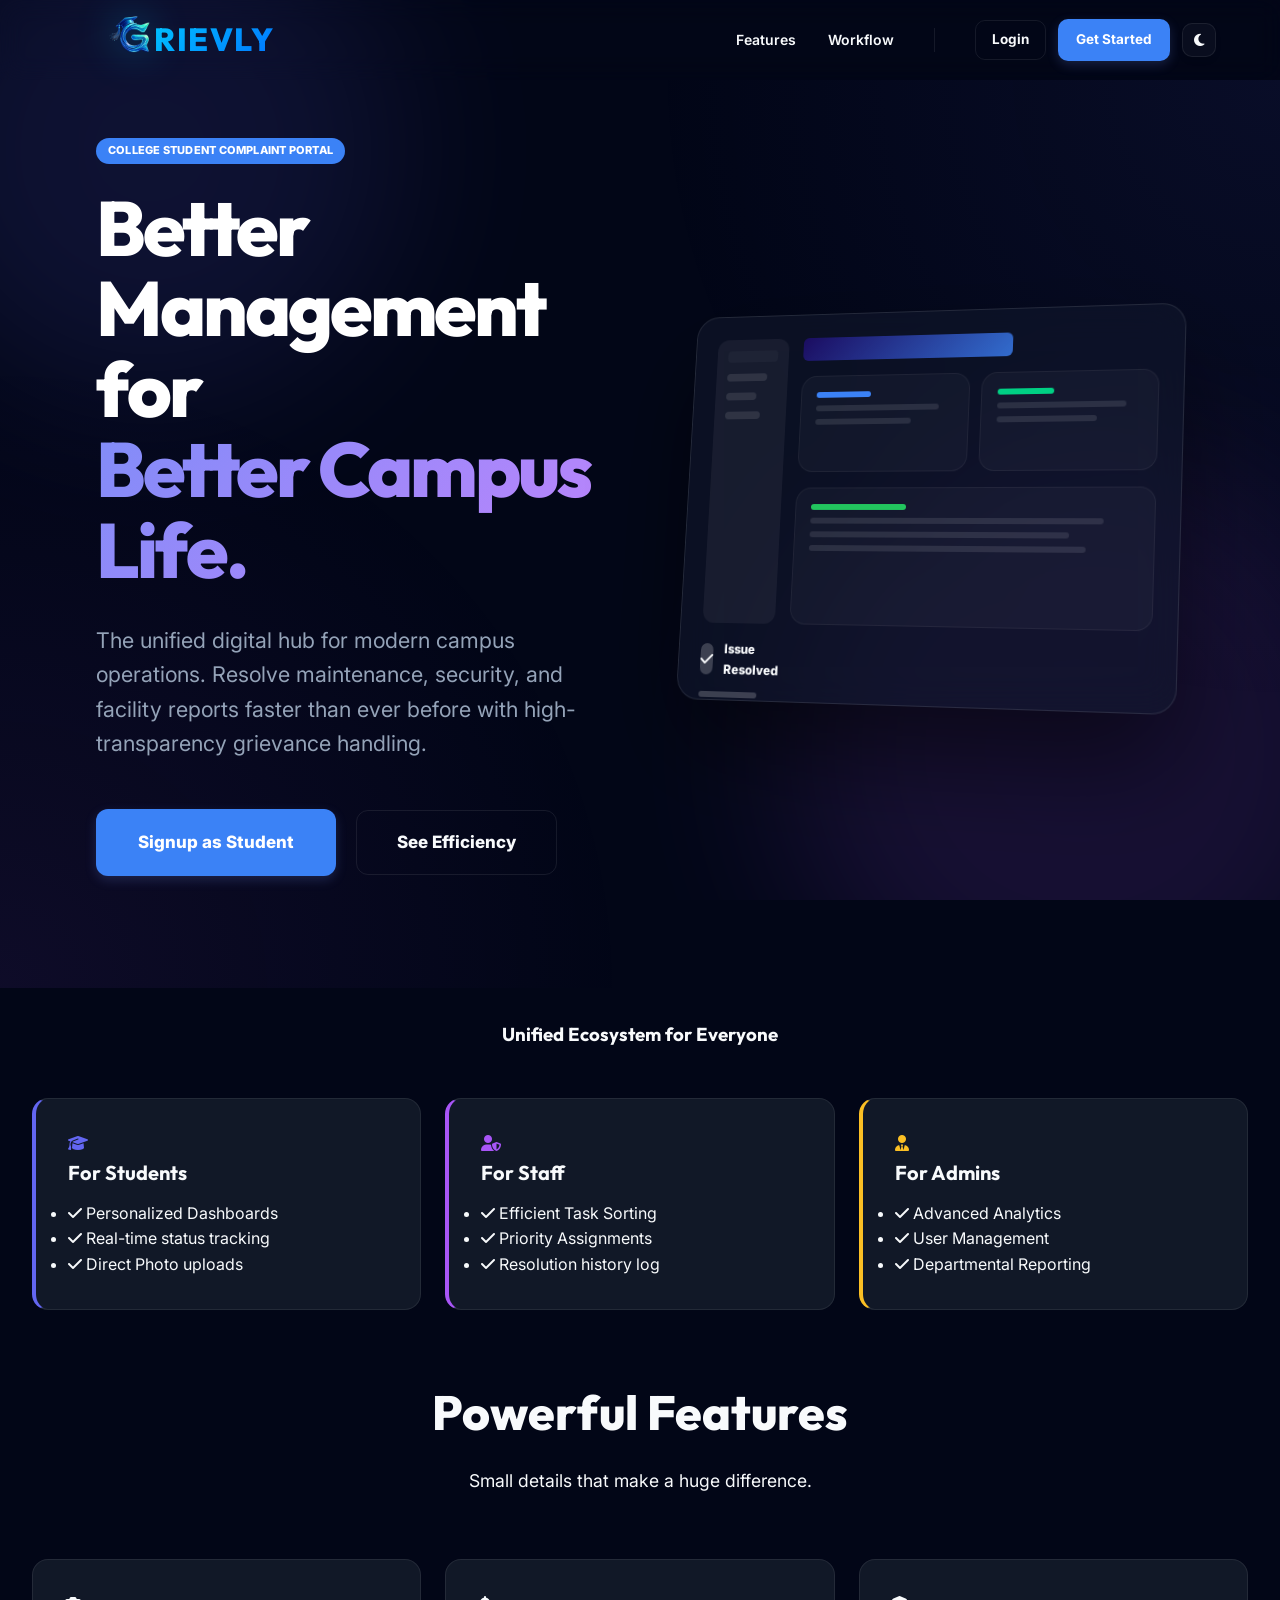
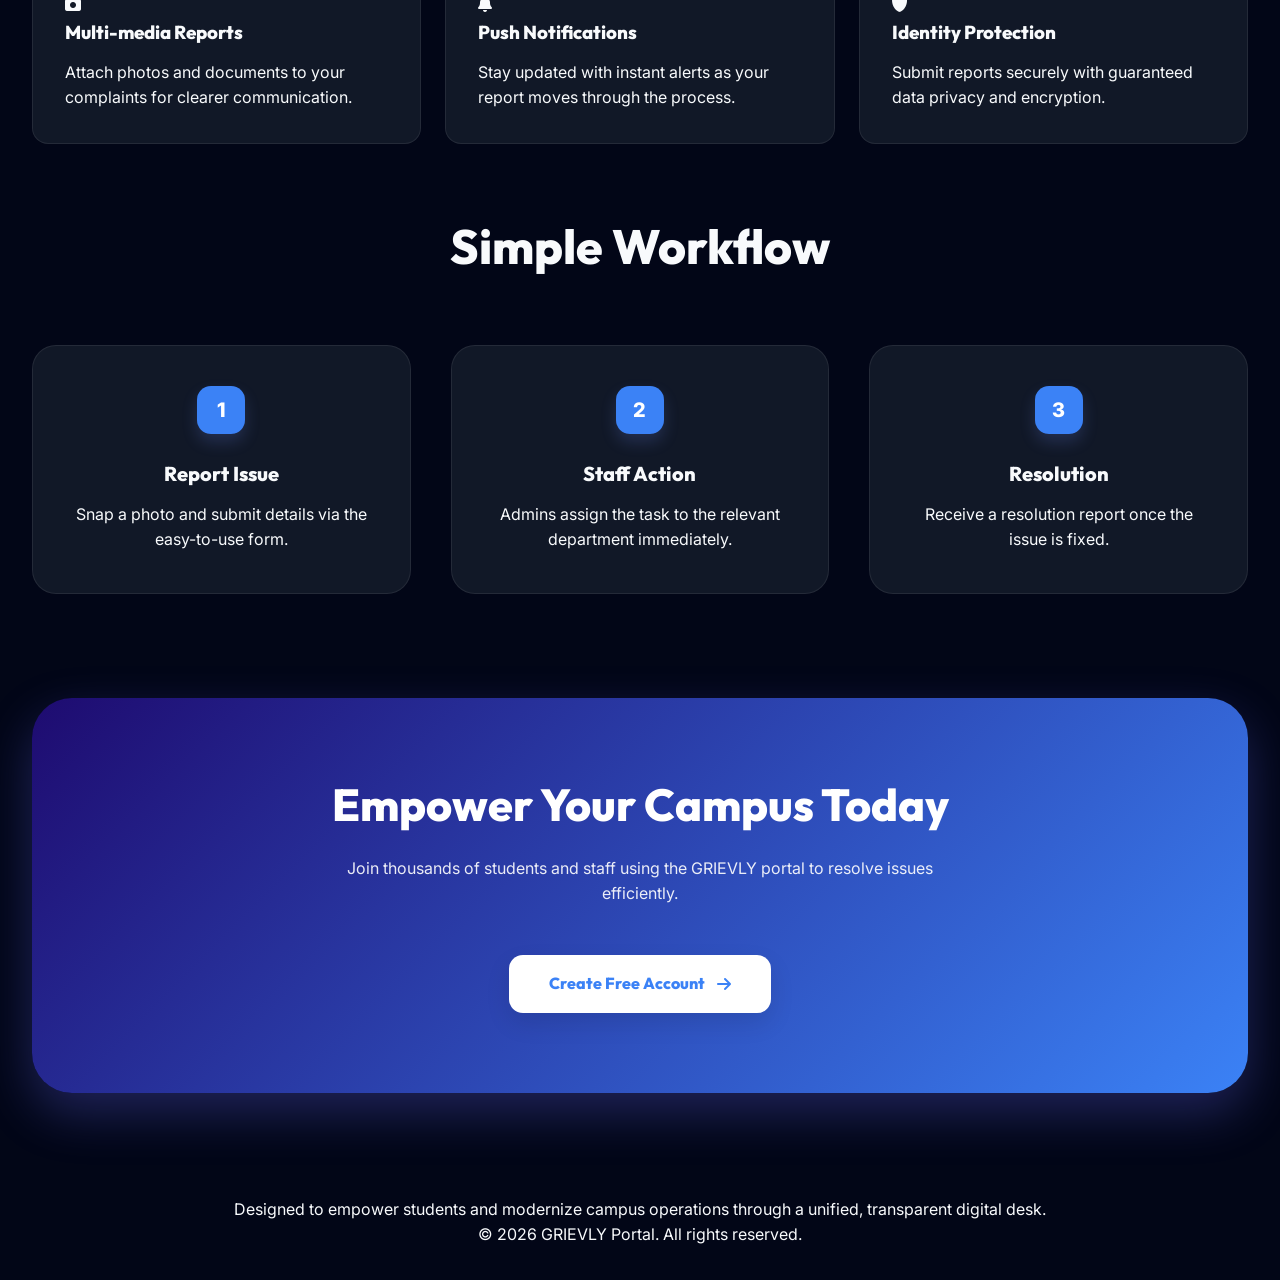
==== commit 57dba5eb: "Final UI Refinement: Fixed mobile navbar alignment" ====
--- a/index.html
+++ b/index.html
@@ -25,9 +25,9 @@
     <!-- Navigation -->
     <nav class="navbar">
         <div class="content flex-between">
-            <div class="logo flex-center" style="gap: 0; cursor: pointer;" onclick="window.location.href='index.html'">
-                <img src="assets/G-Logo-V2.png" alt="GLogo" style="height: 82px; width: auto; flex-shrink: 0; filter: drop-shadow(0px 0px 20px rgba(0, 198, 255, 0.4)); transform: translateX(12px) translateY(-4px);">
-                <span class="brand-text" style="font-family: 'Outfit', sans-serif; font-size: 32px; font-weight: 800; background: linear-gradient(135deg, #00c6ff 0%, #0072ff 100%); -webkit-background-clip: text; background-clip: text; -webkit-text-fill-color: transparent; letter-spacing: 1.5px; margin-left: -18px;">RIEVLY</span>
+            <div class="logo flex-center" style="cursor: pointer;" onclick="window.location.href='index.html'">
+                <img src="assets/G-Logo-V2.png" alt="GLogo" class="logo-image">
+                <span class="brand-text">RIEVLY</span>
             </div>
 
             <button class="mobile-toggle" id="mobile-toggle">
--- a/css/style.css
+++ b/css/style.css
@@ -212,17 +212,29 @@
         transform: translateY(0);
     }
 }
-
-h1,
-h2,
-h3,
-h4,
-h5,
-h6,
-.brand-text,
-.btn,
-.btn-premium {
+h1, h2, h3, h4, h5, h6, .btn, .btn-premium {
     font-family: 'Outfit', sans-serif;
+}
+
+.brand-text {
+    font-family: 'Outfit', sans-serif;
+    font-size: 32px;
+    font-weight: 800;
+    background: linear-gradient(135deg, #00c6ff 0%, #0072ff 100%);
+    -webkit-background-clip: text;
+    background-clip: text;
+    -webkit-text-fill-color: transparent;
+    letter-spacing: 1.5px;
+    margin-left: -18px;
+}
+
+.logo-image {
+    height: 72px;
+    width: auto;
+    flex-shrink: 0;
+    filter: drop-shadow(0px 0px 20px rgba(0, 198, 255, 0.4));
+    transform: translateX(12px) translateY(-4px);
+    transition: all 0.3s ease;
 }
 
 a {
@@ -2583,8 +2595,40 @@
     }
 
     .navbar {
-        height: 60px;
-        padding: 0 5%;
+        height: 72px;
+        padding: 0 !important;
+        display: flex;
+        align-items: center;
+    }
+
+    .navbar .content {
+        padding: 0 4px !important; /* Extreme push to edge */
+        display: flex !important;
+        justify-content: space-between !important;
+        align-items: center !important;
+        width: 100% !important;
+        max-width: 100%;
+    }
+
+    .navbar .logo {
+        margin-left: 0 !important;
+        padding-left: 0 !important;
+    }
+
+    .navbar .logo-image {
+        height: 48px !important;
+        transform: translateY(-2px) !important;
+        margin-left: -14px !important; /* Absolute push to left edge */
+    }
+
+    .navbar .brand-text {
+        font-size: 22px !important;
+        margin-left: -20px !important; /* Tight overlap for side-alignment */
+    }
+
+    .mobile-toggle {
+        padding-right: 0 !important;
+        margin-right: 12px !important; /* Brought back slightly from the absolute edge */
     }
 
     .mobile-only {
